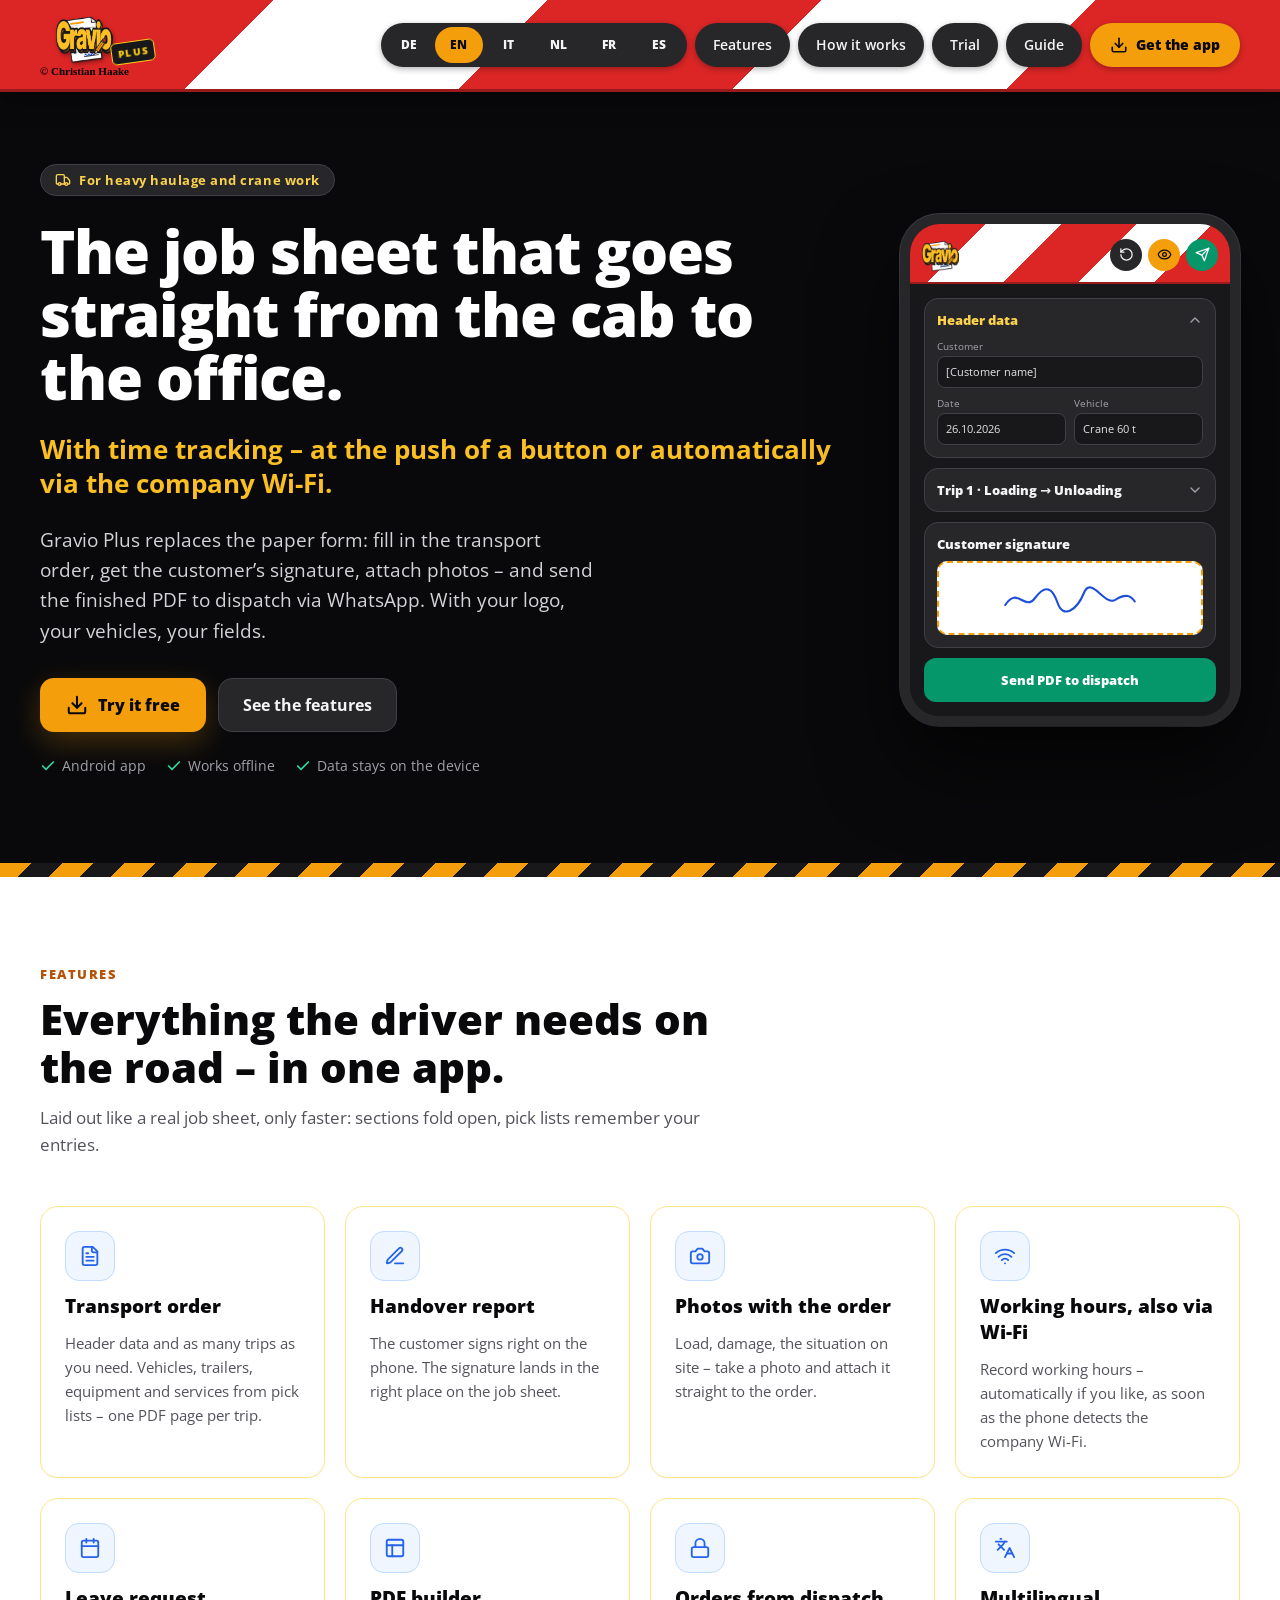
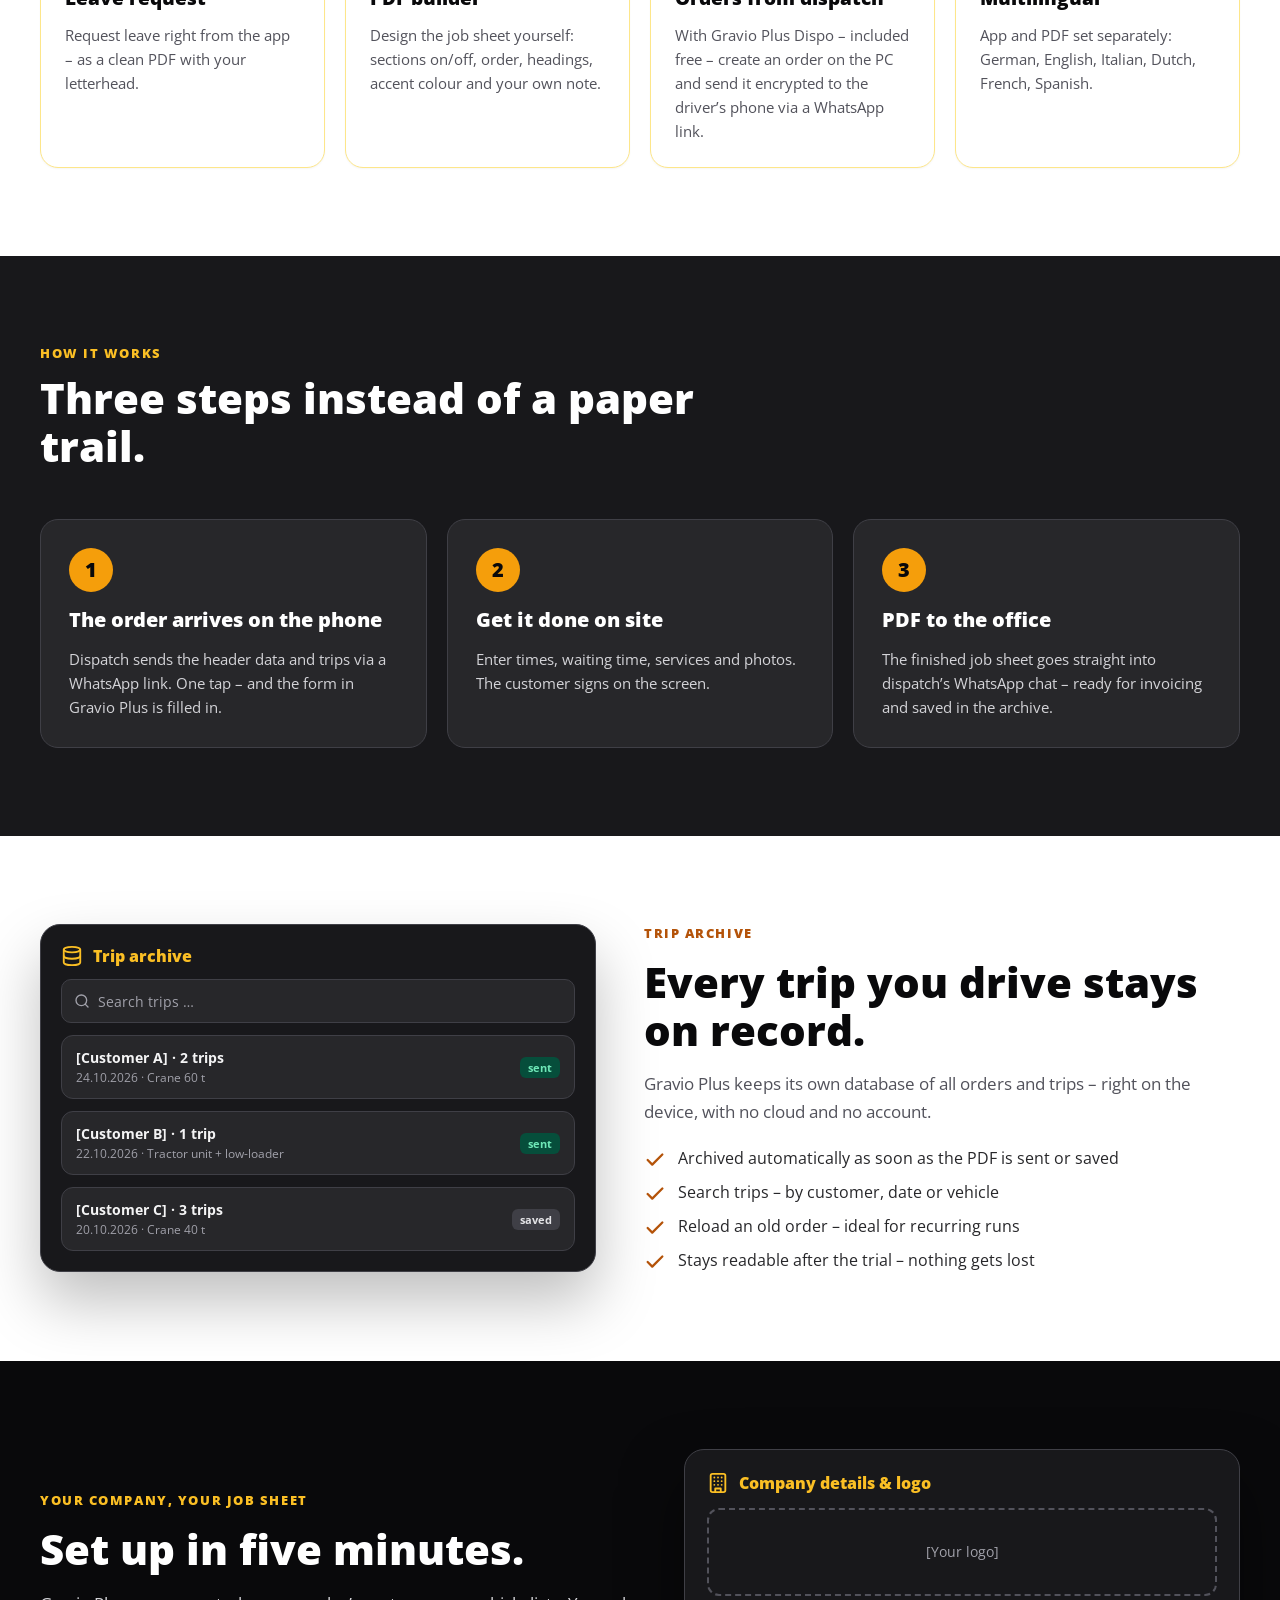
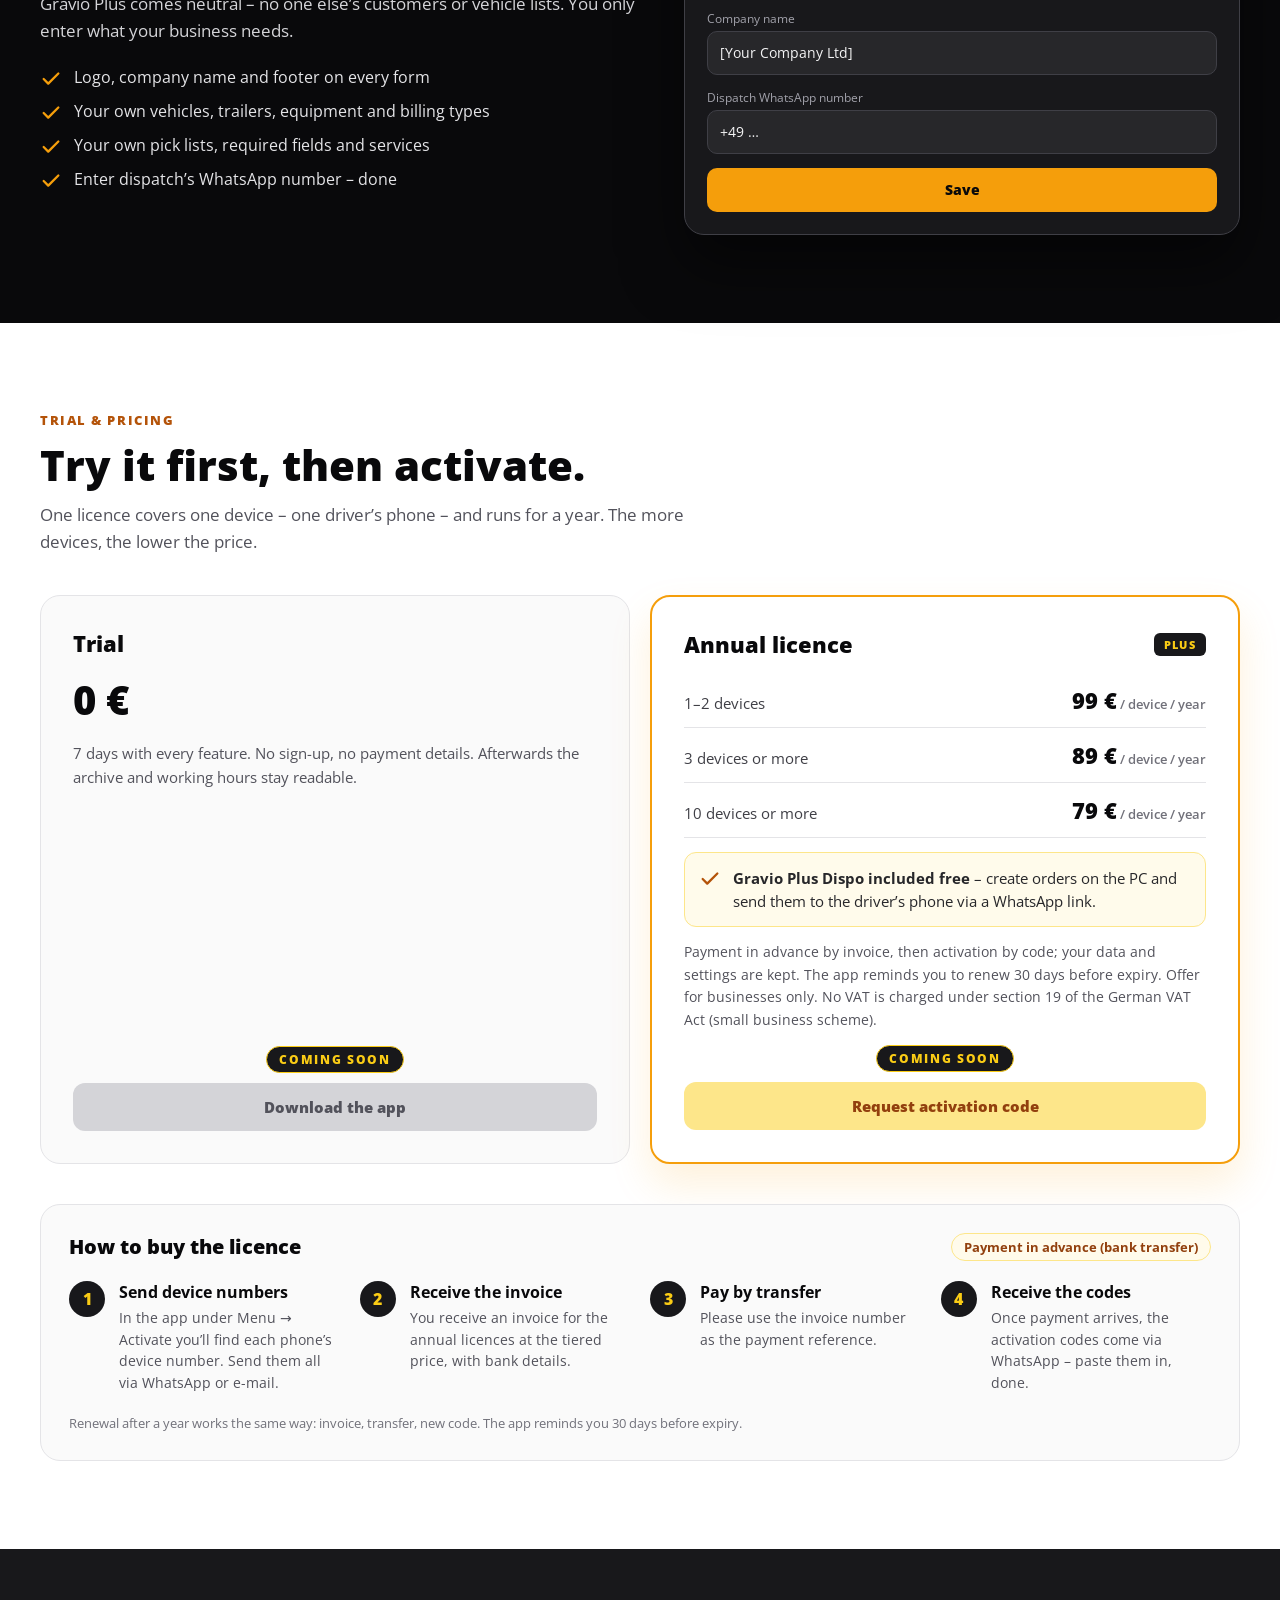
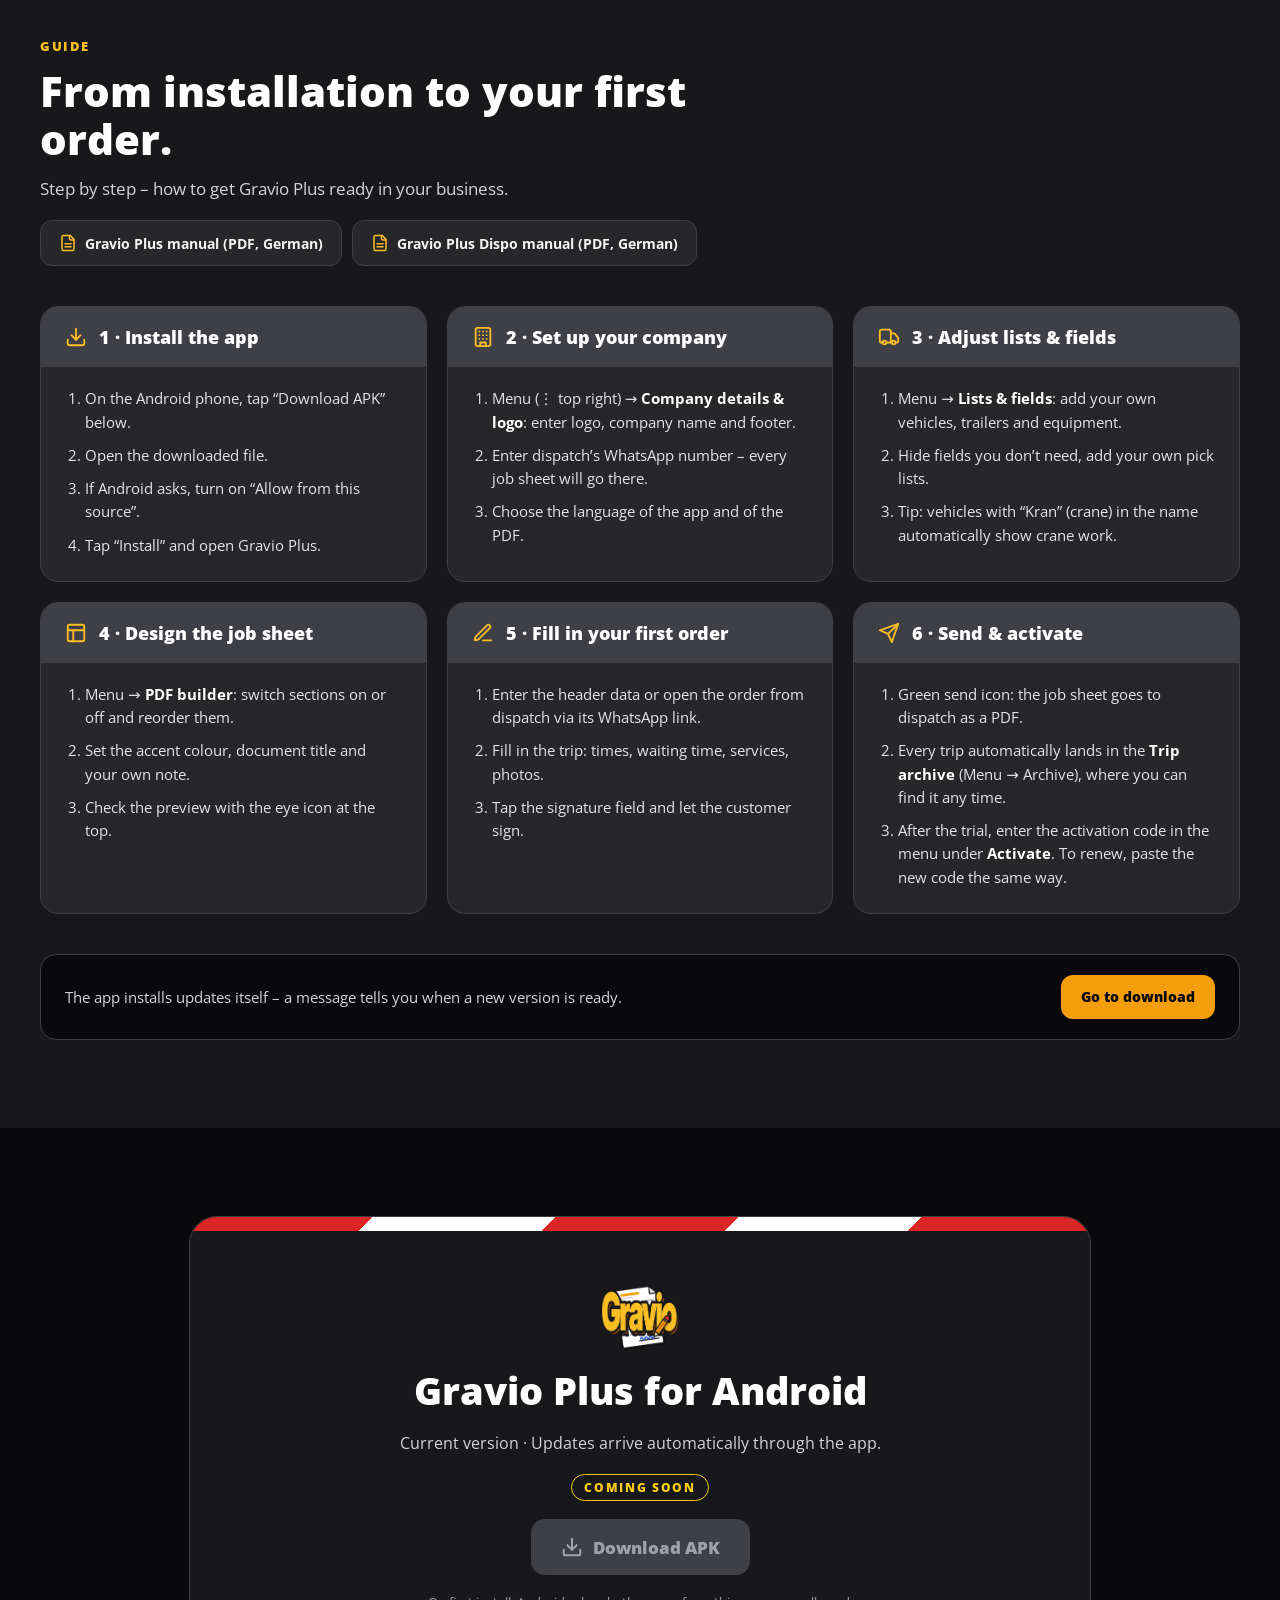
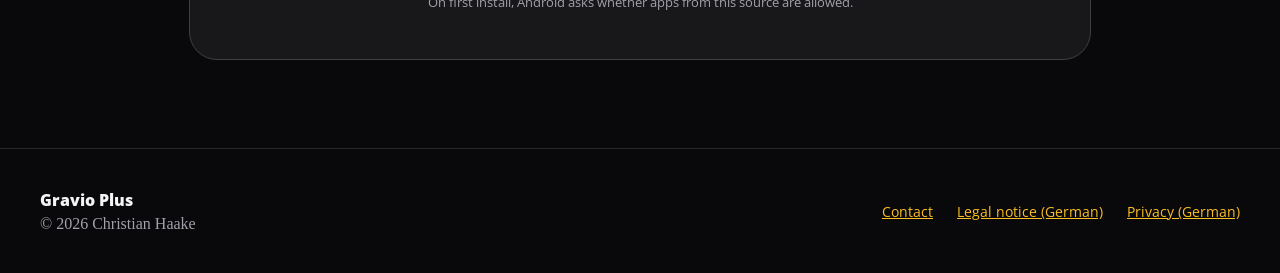
==== en/index.html @ 89ab43b6 "Webseite in sechs Sprachen (DE, EN, IT, NL, FR, ES) mit Sprachauswahl Co-Authored-By: Claude Opus 5." ====
<!doctype html>
<html lang="en">
<head>
<meta charset="utf-8">
<meta name="viewport" content="width=device-width, initial-scale=1">
<title>Gravio Plus – Digital transport order for Android</title>
<link rel="alternate" hreflang="de" href="https://sevens7ch-tech.github.io/Website-Gravio-Plus/"><link rel="alternate" hreflang="en" href="https://sevens7ch-tech.github.io/Website-Gravio-Plus/en/"><link rel="alternate" hreflang="it" href="https://sevens7ch-tech.github.io/Website-Gravio-Plus/it/"><link rel="alternate" hreflang="nl" href="https://sevens7ch-tech.github.io/Website-Gravio-Plus/nl/"><link rel="alternate" hreflang="fr" href="https://sevens7ch-tech.github.io/Website-Gravio-Plus/fr/"><link rel="alternate" hreflang="es" href="https://sevens7ch-tech.github.io/Website-Gravio-Plus/es/"><link rel="alternate" hreflang="x-default" href="https://sevens7ch-tech.github.io/Website-Gravio-Plus/">
<script>(function(){try{document.addEventListener('click',function(e){var a=e.target.closest&&e.target.closest('[data-lang]');if(a)localStorage.setItem('gravio_lang',a.getAttribute('data-lang'));});}catch(e){}})();</script>
<meta name="description" content="Gravio Plus: transport order, handover report with signature, photos, trip archive and PDF via WhatsApp – the app for heavy haulage and crane work.">
<link rel="icon" href="../logo.png">
<style>
@font-face{font-family:'Open Sans';src:url('../fonts/OpenSans-Variable.ttf') format('truetype');font-weight:300 800;font-display:swap}
html{scroll-behavior:smooth;scroll-padding-top:100px}body{margin:0;background:#09090b}
a{color:#fbbf24}a:hover{color:#fcd34d}
svg.ic{width:22px;height:22px;flex-shrink:0}
</style>
</head>
<body>
<!-- © 2026 Christian Haake, alle Rechte vorbehalten -->
<div style="font-family: 'Open Sans', system-ui, sans-serif; color: #f4f4f5; background: #09090b; min-height: 100vh">

  <!-- Kopfzeile wie in der App: rot-weiße Warnbake -->
  <header style="position: sticky; top: 0; z-index: 10; background: linear-gradient(135deg, #dc2626 0 20%, #ffffff 20% 40%, #dc2626 40% 60%, #ffffff 60% 80%, #dc2626 80% 100%); border-bottom: 3px solid #991b1b; box-shadow: 0 8px 24px rgba(0,0,0,.35)">
    <div style="max-width: 1200px; margin: 0 auto; padding: 12px 24px; display: flex; flex-wrap: wrap; align-items: center; justify-content: space-between; gap: 12px">
      <a href="#top" aria-label="Gravio Plus home" style="display: flex; flex-direction: column; align-items: center; text-decoration: none; position: relative">
        <img src="../logo.png" alt="Gravio" style="height: 52px; width: auto; filter: drop-shadow(1px 2px 2px rgba(0,0,0,.35))">
        <span style="position: absolute; right: -26px; bottom: 14px; background: #18181b; color: #facc15; border: 1px solid #facc15; border-radius: 5px; font-size: 10px; font-weight: 800; letter-spacing: .14em; padding: 3px 4px 3px 6px; transform: rotate(-8deg)">PLUS</span>
        <span style="font-family: 'Dancing Script', 'Segoe Script', 'Brush Script MT', cursive; font-weight: 700; font-size: 11px; color: #000000; margin-top: 1px">© Christian Haake</span>
      </a>
      <nav aria-label="Main navigation" style="display: flex; flex-wrap: wrap; align-items: center; gap: 8px">
        <div class="lang-switch" role="group" aria-label="Sprache / Language" style="display: inline-flex; flex-wrap: wrap; gap: 2px; padding: 4px; border-radius: 999px; background: #27272a; box-shadow: 0 2px 6px rgba(0,0,0,.3)"><a href="../" hreflang="de" lang="de" title="Deutsch" data-lang="de" style="display: inline-flex; align-items: center; justify-content: center; min-width: 36px; min-height: 36px; padding: 0 6px; border-radius: 999px; background: transparent; color: #f4f4f5; font-size: 12px; font-weight: 800; letter-spacing: .04em; text-decoration: none">DE</a><a href="../en/" hreflang="en" lang="en" title="English" aria-current="page" data-lang="en" style="display: inline-flex; align-items: center; justify-content: center; min-width: 36px; min-height: 36px; padding: 0 6px; border-radius: 999px; background: #f59e0b; color: #09090b; font-size: 12px; font-weight: 800; letter-spacing: .04em; text-decoration: none">EN</a><a href="../it/" hreflang="it" lang="it" title="Italiano" data-lang="it" style="display: inline-flex; align-items: center; justify-content: center; min-width: 36px; min-height: 36px; padding: 0 6px; border-radius: 999px; background: transparent; color: #f4f4f5; font-size: 12px; font-weight: 800; letter-spacing: .04em; text-decoration: none">IT</a><a href="../nl/" hreflang="nl" lang="nl" title="Nederlands" data-lang="nl" style="display: inline-flex; align-items: center; justify-content: center; min-width: 36px; min-height: 36px; padding: 0 6px; border-radius: 999px; background: transparent; color: #f4f4f5; font-size: 12px; font-weight: 800; letter-spacing: .04em; text-decoration: none">NL</a><a href="../fr/" hreflang="fr" lang="fr" title="Français" data-lang="fr" style="display: inline-flex; align-items: center; justify-content: center; min-width: 36px; min-height: 36px; padding: 0 6px; border-radius: 999px; background: transparent; color: #f4f4f5; font-size: 12px; font-weight: 800; letter-spacing: .04em; text-decoration: none">FR</a><a href="../es/" hreflang="es" lang="es" title="Español" data-lang="es" style="display: inline-flex; align-items: center; justify-content: center; min-width: 36px; min-height: 36px; padding: 0 6px; border-radius: 999px; background: transparent; color: #f4f4f5; font-size: 12px; font-weight: 800; letter-spacing: .04em; text-decoration: none">ES</a></div>
        <a href="#funktionen" style="display: inline-flex; align-items: center; min-height: 44px; padding: 0 18px; border-radius: 999px; background: #27272a; color: #f4f4f5; font-size: 14px; font-weight: 600; text-decoration: none; box-shadow: 0 2px 6px rgba(0,0,0,.3)">Features</a>
        <a href="#ablauf" style="display: inline-flex; align-items: center; min-height: 44px; padding: 0 18px; border-radius: 999px; background: #27272a; color: #f4f4f5; font-size: 14px; font-weight: 600; text-decoration: none; box-shadow: 0 2px 6px rgba(0,0,0,.3)">How it works</a>
        <a href="#testphase" style="display: inline-flex; align-items: center; min-height: 44px; padding: 0 18px; border-radius: 999px; background: #27272a; color: #f4f4f5; font-size: 14px; font-weight: 600; text-decoration: none; box-shadow: 0 2px 6px rgba(0,0,0,.3)">Trial</a>
        <a href="#anleitung" style="display: inline-flex; align-items: center; min-height: 44px; padding: 0 18px; border-radius: 999px; background: #27272a; color: #f4f4f5; font-size: 14px; font-weight: 600; text-decoration: none; box-shadow: 0 2px 6px rgba(0,0,0,.3)">Guide</a>
        <a href="#download" style="display: inline-flex; align-items: center; gap: 8px; min-height: 44px; padding: 0 20px; border-radius: 999px; background: #f59e0b; color: #09090b; font-size: 14px; font-weight: 800; text-decoration: none; box-shadow: 0 2px 6px rgba(0,0,0,.3)">
          <svg class="ic" style="width: 18px; height: 18px" viewBox="0 0 24 24" fill="none" stroke="currentColor" stroke-width="2.2" stroke-linecap="round" stroke-linejoin="round" aria-hidden="true"><path d="M21 15v4a2 2 0 0 1-2 2H5a2 2 0 0 1-2-2v-4"></path><polyline points="7 10 12 15 17 10"></polyline><line x1="12" x2="12" y1="15" y2="3"></line></svg>
          Get the app
        </a>
      </nav>
    </div>
  </header>

  <!-- Hero -->
  <section id="top" style="background: #09090b; padding: 72px 24px 88px">
    <div style="max-width: 1200px; margin: 0 auto; display: flex; flex-wrap: wrap; align-items: center; gap: 56px">
      <div style="flex: 1 1 460px; min-width: 0; display: flex; flex-direction: column; gap: 24px">
        <span style="align-self: flex-start; display: inline-flex; align-items: center; gap: 8px; padding: 6px 14px; border-radius: 999px; background: #27272a; border: 1px solid #3f3f46; color: #fcd34d; font-size: 13px; font-weight: 700; letter-spacing: .04em">
          <svg class="ic" style="width: 16px; height: 16px" viewBox="0 0 24 24" fill="none" stroke="currentColor" stroke-width="2" stroke-linecap="round" stroke-linejoin="round" aria-hidden="true"><path d="M14 18V6a2 2 0 0 0-2-2H4a2 2 0 0 0-2 2v11a1 1 0 0 0 1 1h2"></path><path d="M15 18H9"></path><path d="M19 18h2a1 1 0 0 0 1-1v-3.65a1 1 0 0 0-.22-.624l-3.48-4.35A1 1 0 0 0 17.52 8H14"></path><circle cx="17" cy="18" r="2"></circle><circle cx="7" cy="18" r="2"></circle></svg>
          For heavy haulage and crane work
        </span>
        <h1 style="margin: 0; font-size: clamp(36px, 5vw, 60px); line-height: 1.05; font-weight: 800; letter-spacing: -.02em; color: #ffffff">The job sheet that goes straight from the cab to the office.</h1>
        <p style="margin: 0; font-size: clamp(20px, 2.4vw, 26px); line-height: 1.3; font-weight: 700; color: #fbbf24">With time tracking – at the push of a button or automatically via the company Wi-Fi.</p>
        <p style="margin: 0; font-size: 19px; line-height: 1.6; color: #d4d4d8; max-width: 560px">Gravio Plus replaces the paper form: fill in the transport order, get the customer’s signature, attach photos – and send the finished PDF to dispatch via WhatsApp. With your logo, your vehicles, your fields.</p>
        <div style="display: flex; flex-wrap: wrap; gap: 12px; padding-top: 8px">
          <a href="#download" style="display: inline-flex; align-items: center; gap: 10px; min-height: 52px; padding: 0 26px; border-radius: 14px; background: #f59e0b; color: #09090b; font-size: 16px; font-weight: 800; text-decoration: none; box-shadow: 0 10px 30px rgba(245,158,11,.25)">
            <svg class="ic" viewBox="0 0 24 24" fill="none" stroke="currentColor" stroke-width="2.2" stroke-linecap="round" stroke-linejoin="round" aria-hidden="true"><path d="M21 15v4a2 2 0 0 1-2 2H5a2 2 0 0 1-2-2v-4"></path><polyline points="7 10 12 15 17 10"></polyline><line x1="12" x2="12" y1="15" y2="3"></line></svg>
            Try it free
          </a>
          <a href="#funktionen" style="display: inline-flex; align-items: center; min-height: 52px; padding: 0 24px; border-radius: 14px; background: #27272a; border: 1px solid #3f3f46; color: #f4f4f5; font-size: 16px; font-weight: 700; text-decoration: none">See the features</a>
        </div>
        <div style="display: flex; flex-wrap: wrap; gap: 20px; color: #a1a1aa; font-size: 14px">
          <span style="display: inline-flex; align-items: center; gap: 6px"><svg class="ic" style="width: 16px; height: 16px; color: #34d399" viewBox="0 0 24 24" fill="none" stroke="currentColor" stroke-width="2.5" stroke-linecap="round" stroke-linejoin="round" aria-hidden="true"><path d="M20 6 9 17l-5-5"></path></svg>Android app</span>
          <span style="display: inline-flex; align-items: center; gap: 6px"><svg class="ic" style="width: 16px; height: 16px; color: #34d399" viewBox="0 0 24 24" fill="none" stroke="currentColor" stroke-width="2.5" stroke-linecap="round" stroke-linejoin="round" aria-hidden="true"><path d="M20 6 9 17l-5-5"></path></svg>Works offline</span>
          <span style="display: inline-flex; align-items: center; gap: 6px"><svg class="ic" style="width: 16px; height: 16px; color: #34d399" viewBox="0 0 24 24" fill="none" stroke="currentColor" stroke-width="2.5" stroke-linecap="round" stroke-linejoin="round" aria-hidden="true"><path d="M20 6 9 17l-5-5"></path></svg>Data stays on the device</span>
        </div>
      </div>

      <!-- Handy-Mockup der App -->
      <div style="flex: 0 1 340px; min-width: 0; display: flex; justify-content: center">
        <div style="width: 320px; max-width: 100%; border-radius: 40px; background: #18181b; border: 10px solid #27272a; box-shadow: 0 40px 80px rgba(0,0,0,.6), 0 0 0 1px #3f3f46; overflow: hidden">
          <div style="background: linear-gradient(135deg, #dc2626 0 20%, #ffffff 20% 40%, #dc2626 40% 60%, #ffffff 60% 80%, #dc2626 80% 100%); border-bottom: 2px solid #991b1b; padding: 14px 12px 10px; display: flex; align-items: center; justify-content: space-between">
            <img src="../logo.png" alt="" style="height: 34px; width: auto">
            <div style="display: flex; gap: 6px">
              <span style="width: 32px; height: 32px; border-radius: 999px; background: #27272a; color: #f4f4f5; display: flex; align-items: center; justify-content: center"><svg class="ic" style="width: 15px; height: 15px" viewBox="0 0 24 24" fill="none" stroke="currentColor" stroke-width="2" stroke-linecap="round" stroke-linejoin="round" aria-hidden="true"><path d="M3 12a9 9 0 1 0 9-9 9.75 9.75 0 0 0-6.74 2.74L3 8"></path><path d="M3 3v5h5"></path></svg></span>
              <span style="width: 32px; height: 32px; border-radius: 999px; background: #f59e0b; color: #09090b; display: flex; align-items: center; justify-content: center"><svg class="ic" style="width: 15px; height: 15px" viewBox="0 0 24 24" fill="none" stroke="currentColor" stroke-width="2" stroke-linecap="round" stroke-linejoin="round" aria-hidden="true"><path d="M2.062 12.348a1 1 0 0 1 0-.696 10.75 10.75 0 0 1 19.876 0 1 1 0 0 1 0 .696 10.75 10.75 0 0 1-19.876 0"></path><circle cx="12" cy="12" r="3"></circle></svg></span>
              <span style="width: 32px; height: 32px; border-radius: 999px; background: #059669; color: #ffffff; display: flex; align-items: center; justify-content: center"><svg class="ic" style="width: 15px; height: 15px" viewBox="0 0 24 24" fill="none" stroke="currentColor" stroke-width="2" stroke-linecap="round" stroke-linejoin="round" aria-hidden="true"><path d="m22 2-7 20-4-9-9-4Z"></path><path d="M22 2 11 13"></path></svg></span>
            </div>
          </div>
          <div style="padding: 14px; display: flex; flex-direction: column; gap: 10px; background: #18181b">
            <div style="border-radius: 14px; background: #27272a; border: 1px solid #3f3f46; padding: 12px">
              <div style="display: flex; align-items: center; justify-content: space-between; margin-bottom: 10px">
                <span style="font-size: 13px; font-weight: 800; color: #fcd34d">Header data</span>
                <svg class="ic" style="width: 16px; height: 16px; color: #a1a1aa" viewBox="0 0 24 24" fill="none" stroke="currentColor" stroke-width="2" stroke-linecap="round" stroke-linejoin="round" aria-hidden="true"><path d="m18 15-6-6-6 6"></path></svg>
              </div>
              <div style="font-size: 10px; color: #a1a1aa; margin-bottom: 3px">Customer</div>
              <div style="height: 30px; border-radius: 8px; background: #18181b; border: 1px solid #3f3f46; margin-bottom: 8px; padding: 0 8px; display: flex; align-items: center; font-size: 11px; color: #e4e4e7">[Customer name]</div>
              <div style="display: flex; gap: 8px">
                <div style="flex: 1">
                  <div style="font-size: 10px; color: #a1a1aa; margin-bottom: 3px">Date</div>
                  <div style="height: 30px; border-radius: 8px; background: #18181b; border: 1px solid #3f3f46; padding: 0 8px; display: flex; align-items: center; font-size: 11px; color: #e4e4e7">26.10.2026</div>
                </div>
                <div style="flex: 1">
                  <div style="font-size: 10px; color: #a1a1aa; margin-bottom: 3px">Vehicle</div>
                  <div style="height: 30px; border-radius: 8px; background: #18181b; border: 1px solid #3f3f46; padding: 0 8px; display: flex; align-items: center; font-size: 11px; color: #e4e4e7">Crane 60 t</div>
                </div>
              </div>
            </div>
            <div style="border-radius: 14px; background: #27272a; border: 1px solid #3f3f46; padding: 12px; display: flex; align-items: center; justify-content: space-between">
              <span style="font-size: 13px; font-weight: 800; color: #f4f4f5">Trip 1 · Loading → Unloading</span>
              <svg class="ic" style="width: 16px; height: 16px; color: #a1a1aa" viewBox="0 0 24 24" fill="none" stroke="currentColor" stroke-width="2" stroke-linecap="round" stroke-linejoin="round" aria-hidden="true"><path d="m6 9 6 6 6-6"></path></svg>
            </div>
            <div style="border-radius: 14px; background: #27272a; border: 1px solid #3f3f46; padding: 12px">
              <div style="font-size: 13px; font-weight: 800; color: #f4f4f5; margin-bottom: 8px">Customer signature</div>
              <div style="height: 70px; border-radius: 10px; background: #ffffff; border: 2px dashed #f59e0b; display: flex; align-items: center; justify-content: center">
                <svg viewBox="0 0 160 40" style="width: 140px; height: 36px" aria-hidden="true"><path d="M6 28 C 20 6, 28 36, 40 20 S 60 8, 66 26 S 88 34, 96 14 S 120 30, 132 22 S 150 18, 154 24" fill="none" stroke="#1d4ed8" stroke-width="2.4" stroke-linecap="round"></path></svg>
              </div>
            </div>
            <div style="height: 44px; border-radius: 12px; background: #059669; color: #ffffff; font-size: 13px; font-weight: 800; display: flex; align-items: center; justify-content: center; gap: 8px">Send PDF to dispatch</div>
          </div>
        </div>
      </div>
    </div>
  </section>

  <!-- Warnband als Trenner -->
  <div aria-hidden="true" style="height: 14px; background: repeating-linear-gradient(135deg, #f59e0b 0 22px, #18181b 22px 44px)"></div>

  <!-- Funktionen (helle Fläche wie der Day Mode der App) -->
  <section id="funktionen" style="background: #ffffff; color: #18181b; padding: 88px 24px">
    <div style="max-width: 1200px; margin: 0 auto; display: flex; flex-direction: column; gap: 48px">
      <div style="display: flex; flex-direction: column; gap: 12px; max-width: 680px">
        <span style="font-size: 13px; font-weight: 800; letter-spacing: .12em; color: #b45309">FEATURES</span>
        <h2 style="margin: 0; font-size: clamp(28px, 3.6vw, 42px); line-height: 1.15; font-weight: 800; color: #09090b">Everything the driver needs on the road – in one app.</h2>
        <p style="margin: 0; font-size: 17px; line-height: 1.6; color: #52525b">Laid out like a real job sheet, only faster: sections fold open, pick lists remember your entries.</p>
      </div>
      <div style="display: grid; grid-template-columns: repeat(auto-fit, minmax(260px, 1fr)); gap: 20px">

        <div style="border-radius: 18px; background: #ffffff; border: 1px solid #fde68a; padding: 24px; display: flex; flex-direction: column; gap: 12px; box-shadow: 0 1px 2px rgba(0,0,0,.04)">
          <span style="width: 48px; height: 48px; border-radius: 14px; background: #eff6ff; border: 1px solid #bfdbfe; color: #2563eb; display: flex; align-items: center; justify-content: center"><svg class="ic" viewBox="0 0 24 24" fill="none" stroke="currentColor" stroke-width="2" stroke-linecap="round" stroke-linejoin="round" aria-hidden="true"><path d="M15 2H6a2 2 0 0 0-2 2v16a2 2 0 0 0 2 2h12a2 2 0 0 0 2-2V7Z"></path><path d="M14 2v4a2 2 0 0 0 2 2h4"></path><path d="M16 13H8"></path><path d="M16 17H8"></path><path d="M10 9H8"></path></svg></span>
          <h3 style="margin: 0; font-size: 19px; font-weight: 800; color: #09090b">Transport order</h3>
          <p style="margin: 0; font-size: 15px; line-height: 1.6; color: #52525b">Header data and as many trips as you need. Vehicles, trailers, equipment and services from pick lists – one PDF page per trip.</p>
        </div>

        <div style="border-radius: 18px; background: #ffffff; border: 1px solid #fde68a; padding: 24px; display: flex; flex-direction: column; gap: 12px; box-shadow: 0 1px 2px rgba(0,0,0,.04)">
          <span style="width: 48px; height: 48px; border-radius: 14px; background: #eff6ff; border: 1px solid #bfdbfe; color: #2563eb; display: flex; align-items: center; justify-content: center"><svg class="ic" viewBox="0 0 24 24" fill="none" stroke="currentColor" stroke-width="2" stroke-linecap="round" stroke-linejoin="round" aria-hidden="true"><path d="M12 20h9"></path><path d="M16.376 3.622a1 1 0 0 1 3.002 3.002L7.368 18.635a2 2 0 0 1-.855.506l-2.872.838a.5.5 0 0 1-.62-.62l.838-2.872a2 2 0 0 1 .506-.854z"></path></svg></span>
          <h3 style="margin: 0; font-size: 19px; font-weight: 800; color: #09090b">Handover report</h3>
          <p style="margin: 0; font-size: 15px; line-height: 1.6; color: #52525b">The customer signs right on the phone. The signature lands in the right place on the job sheet.</p>
        </div>

        <div style="border-radius: 18px; background: #ffffff; border: 1px solid #fde68a; padding: 24px; display: flex; flex-direction: column; gap: 12px; box-shadow: 0 1px 2px rgba(0,0,0,.04)">
          <span style="width: 48px; height: 48px; border-radius: 14px; background: #eff6ff; border: 1px solid #bfdbfe; color: #2563eb; display: flex; align-items: center; justify-content: center"><svg class="ic" viewBox="0 0 24 24" fill="none" stroke="currentColor" stroke-width="2" stroke-linecap="round" stroke-linejoin="round" aria-hidden="true"><path d="M14.5 4h-5L7 7H4a2 2 0 0 0-2 2v9a2 2 0 0 0 2 2h16a2 2 0 0 0 2-2V9a2 2 0 0 0-2-2h-3l-2.5-3z"></path><circle cx="12" cy="13" r="3"></circle></svg></span>
          <h3 style="margin: 0; font-size: 19px; font-weight: 800; color: #09090b">Photos with the order</h3>
          <p style="margin: 0; font-size: 15px; line-height: 1.6; color: #52525b">Load, damage, the situation on site – take a photo and attach it straight to the order.</p>
        </div>

        <div style="border-radius: 18px; background: #ffffff; border: 1px solid #fde68a; padding: 24px; display: flex; flex-direction: column; gap: 12px; box-shadow: 0 1px 2px rgba(0,0,0,.04)">
          <span style="width: 48px; height: 48px; border-radius: 14px; background: #eff6ff; border: 1px solid #bfdbfe; color: #2563eb; display: flex; align-items: center; justify-content: center"><svg class="ic" viewBox="0 0 24 24" fill="none" stroke="currentColor" stroke-width="2" stroke-linecap="round" stroke-linejoin="round" aria-hidden="true"><path d="M12 20h.01"></path><path d="M2 8.82a15 15 0 0 1 20 0"></path><path d="M5 12.859a10 10 0 0 1 14 0"></path><path d="M8.5 16.429a5 5 0 0 1 7 0"></path></svg></span>
          <h3 style="margin: 0; font-size: 19px; font-weight: 800; color: #09090b">Working hours, also via Wi-Fi</h3>
          <p style="margin: 0; font-size: 15px; line-height: 1.6; color: #52525b">Record working hours – automatically if you like, as soon as the phone detects the company Wi-Fi.</p>
        </div>

        <div style="border-radius: 18px; background: #ffffff; border: 1px solid #fde68a; padding: 24px; display: flex; flex-direction: column; gap: 12px; box-shadow: 0 1px 2px rgba(0,0,0,.04)">
          <span style="width: 48px; height: 48px; border-radius: 14px; background: #eff6ff; border: 1px solid #bfdbfe; color: #2563eb; display: flex; align-items: center; justify-content: center"><svg class="ic" viewBox="0 0 24 24" fill="none" stroke="currentColor" stroke-width="2" stroke-linecap="round" stroke-linejoin="round" aria-hidden="true"><rect width="18" height="18" x="3" y="4" rx="2"></rect><path d="M16 2v4"></path><path d="M8 2v4"></path><path d="M3 10h18"></path></svg></span>
          <h3 style="margin: 0; font-size: 19px; font-weight: 800; color: #09090b">Leave request</h3>
          <p style="margin: 0; font-size: 15px; line-height: 1.6; color: #52525b">Request leave right from the app – as a clean PDF with your letterhead.</p>
        </div>

        <div style="border-radius: 18px; background: #ffffff; border: 1px solid #fde68a; padding: 24px; display: flex; flex-direction: column; gap: 12px; box-shadow: 0 1px 2px rgba(0,0,0,.04)">
          <span style="width: 48px; height: 48px; border-radius: 14px; background: #eff6ff; border: 1px solid #bfdbfe; color: #2563eb; display: flex; align-items: center; justify-content: center"><svg class="ic" viewBox="0 0 24 24" fill="none" stroke="currentColor" stroke-width="2" stroke-linecap="round" stroke-linejoin="round" aria-hidden="true"><rect width="18" height="18" x="3" y="3" rx="2"></rect><path d="M3 9h18"></path><path d="M9 21V9"></path></svg></span>
          <h3 style="margin: 0; font-size: 19px; font-weight: 800; color: #09090b">PDF builder</h3>
          <p style="margin: 0; font-size: 15px; line-height: 1.6; color: #52525b">Design the job sheet yourself: sections on/off, order, headings, accent colour and your own note.</p>
        </div>

        <div style="border-radius: 18px; background: #ffffff; border: 1px solid #fde68a; padding: 24px; display: flex; flex-direction: column; gap: 12px; box-shadow: 0 1px 2px rgba(0,0,0,.04)">
          <span style="width: 48px; height: 48px; border-radius: 14px; background: #eff6ff; border: 1px solid #bfdbfe; color: #2563eb; display: flex; align-items: center; justify-content: center"><svg class="ic" viewBox="0 0 24 24" fill="none" stroke="currentColor" stroke-width="2" stroke-linecap="round" stroke-linejoin="round" aria-hidden="true"><rect width="18" height="11" x="3" y="11" rx="2" ry="2"></rect><path d="M7 11V7a5 5 0 0 1 10 0v4"></path></svg></span>
          <h3 style="margin: 0; font-size: 19px; font-weight: 800; color: #09090b">Orders from dispatch</h3>
          <p style="margin: 0; font-size: 15px; line-height: 1.6; color: #52525b">With Gravio Plus Dispo – included free – create an order on the PC and send it encrypted to the driver’s phone via a WhatsApp link.</p>
        </div>

        <div style="border-radius: 18px; background: #ffffff; border: 1px solid #fde68a; padding: 24px; display: flex; flex-direction: column; gap: 12px; box-shadow: 0 1px 2px rgba(0,0,0,.04)">
          <span style="width: 48px; height: 48px; border-radius: 14px; background: #eff6ff; border: 1px solid #bfdbfe; color: #2563eb; display: flex; align-items: center; justify-content: center"><svg class="ic" viewBox="0 0 24 24" fill="none" stroke="currentColor" stroke-width="2" stroke-linecap="round" stroke-linejoin="round" aria-hidden="true"><path d="m5 8 6 6"></path><path d="m4 14 6-6 2-3"></path><path d="M2 5h12"></path><path d="M7 2h1"></path><path d="m22 22-5-10-5 10"></path><path d="M14 18h6"></path></svg></span>
          <h3 style="margin: 0; font-size: 19px; font-weight: 800; color: #09090b">Multilingual</h3>
          <p style="margin: 0; font-size: 15px; line-height: 1.6; color: #52525b">App and PDF set separately: German, English, Italian, Dutch, French, Spanish.</p>
        </div>

      </div>
    </div>
  </section>

  <!-- Ablauf -->
  <section id="ablauf" style="background: #18181b; padding: 88px 24px">
    <div style="max-width: 1200px; margin: 0 auto; display: flex; flex-direction: column; gap: 48px">
      <div style="display: flex; flex-direction: column; gap: 12px; max-width: 680px">
        <span style="font-size: 13px; font-weight: 800; letter-spacing: .12em; color: #fbbf24">HOW IT WORKS</span>
        <h2 style="margin: 0; font-size: clamp(28px, 3.6vw, 42px); line-height: 1.15; font-weight: 800; color: #ffffff">Three steps instead of a paper trail.</h2>
      </div>
      <div style="display: grid; grid-template-columns: repeat(auto-fit, minmax(280px, 1fr)); gap: 20px">
        <div style="border-radius: 18px; background: #27272a; border: 1px solid #3f3f46; padding: 28px; display: flex; flex-direction: column; gap: 14px">
          <span style="width: 44px; height: 44px; border-radius: 999px; background: #f59e0b; color: #09090b; font-size: 20px; font-weight: 800; display: flex; align-items: center; justify-content: center">1</span>
          <h3 style="margin: 0; font-size: 20px; font-weight: 800; color: #ffffff">The order arrives on the phone</h3>
          <p style="margin: 0; font-size: 15px; line-height: 1.6; color: #d4d4d8">Dispatch sends the header data and trips via a WhatsApp link. One tap – and the form in Gravio Plus is filled in.</p>
        </div>
        <div style="border-radius: 18px; background: #27272a; border: 1px solid #3f3f46; padding: 28px; display: flex; flex-direction: column; gap: 14px">
          <span style="width: 44px; height: 44px; border-radius: 999px; background: #f59e0b; color: #09090b; font-size: 20px; font-weight: 800; display: flex; align-items: center; justify-content: center">2</span>
          <h3 style="margin: 0; font-size: 20px; font-weight: 800; color: #ffffff">Get it done on site</h3>
          <p style="margin: 0; font-size: 15px; line-height: 1.6; color: #d4d4d8">Enter times, waiting time, services and photos. The customer signs on the screen.</p>
        </div>
        <div style="border-radius: 18px; background: #27272a; border: 1px solid #3f3f46; padding: 28px; display: flex; flex-direction: column; gap: 14px">
          <span style="width: 44px; height: 44px; border-radius: 999px; background: #f59e0b; color: #09090b; font-size: 20px; font-weight: 800; display: flex; align-items: center; justify-content: center">3</span>
          <h3 style="margin: 0; font-size: 20px; font-weight: 800; color: #ffffff">PDF to the office</h3>
          <p style="margin: 0; font-size: 15px; line-height: 1.6; color: #d4d4d8">The finished job sheet goes straight into dispatch’s WhatsApp chat – ready for invoicing and saved in the archive.</p>
        </div>
      </div>
    </div>
  </section>

  <!-- Tour-Archiv -->
  <section id="archiv" style="background: #ffffff; color: #18181b; padding: 88px 24px">
    <div style="max-width: 1200px; margin: 0 auto; display: flex; flex-wrap: wrap; align-items: center; gap: 48px">
      <!-- Archiv-Fenster wie in der App -->
      <div style="flex: 1 1 380px; min-width: 0">
        <div style="border-radius: 20px; background: #18181b; border: 1px solid #3f3f46; padding: 20px; display: flex; flex-direction: column; gap: 12px; box-shadow: 0 30px 60px rgba(0,0,0,.25)">
          <div style="display: flex; align-items: center; gap: 10px; color: #fbbf24; font-weight: 800; font-size: 16px">
            <svg class="ic" viewBox="0 0 24 24" fill="none" stroke="currentColor" stroke-width="2" stroke-linecap="round" stroke-linejoin="round" aria-hidden="true"><ellipse cx="12" cy="5" rx="9" ry="3"></ellipse><path d="M3 5v14a9 3 0 0 0 18 0V5"></path><path d="M3 12a9 3 0 0 0 18 0"></path></svg>
            Trip archive
          </div>
          <div style="height: 42px; border-radius: 10px; background: #27272a; border: 1px solid #3f3f46; padding: 0 12px; display: flex; align-items: center; gap: 8px; font-size: 14px; color: #a1a1aa">
            <svg class="ic" style="width: 16px; height: 16px" viewBox="0 0 24 24" fill="none" stroke="currentColor" stroke-width="2" stroke-linecap="round" stroke-linejoin="round" aria-hidden="true"><circle cx="11" cy="11" r="8"></circle><path d="m21 21-4.3-4.3"></path></svg>
            Search trips …
          </div>
          <div style="border-radius: 12px; background: #27272a; border: 1px solid #3f3f46; padding: 12px 14px; display: flex; align-items: center; justify-content: space-between; gap: 12px">
            <div style="display: flex; flex-direction: column; gap: 2px; min-width: 0">
              <span style="font-size: 14px; font-weight: 700; color: #f4f4f5">[Customer A] · 2 trips</span>
              <span style="font-size: 12px; color: #a1a1aa">24.10.2026 · Crane 60 t</span>
            </div>
            <span style="flex-shrink: 0; padding: 3px 8px; border-radius: 6px; background: #064e3b; color: #6ee7b7; font-size: 11px; font-weight: 700">sent</span>
          </div>
          <div style="border-radius: 12px; background: #27272a; border: 1px solid #3f3f46; padding: 12px 14px; display: flex; align-items: center; justify-content: space-between; gap: 12px">
            <div style="display: flex; flex-direction: column; gap: 2px; min-width: 0">
              <span style="font-size: 14px; font-weight: 700; color: #f4f4f5">[Customer B] · 1 trip</span>
              <span style="font-size: 12px; color: #a1a1aa">22.10.2026 · Tractor unit + low-loader</span>
            </div>
            <span style="flex-shrink: 0; padding: 3px 8px; border-radius: 6px; background: #064e3b; color: #6ee7b7; font-size: 11px; font-weight: 700">sent</span>
          </div>
          <div style="border-radius: 12px; background: #27272a; border: 1px solid #3f3f46; padding: 12px 14px; display: flex; align-items: center; justify-content: space-between; gap: 12px">
            <div style="display: flex; flex-direction: column; gap: 2px; min-width: 0">
              <span style="font-size: 14px; font-weight: 700; color: #f4f4f5">[Customer C] · 3 trips</span>
              <span style="font-size: 12px; color: #a1a1aa">20.10.2026 · Crane 40 t</span>
            </div>
            <span style="flex-shrink: 0; padding: 3px 8px; border-radius: 6px; background: #3f3f46; color: #e4e4e7; font-size: 11px; font-weight: 700">saved</span>
          </div>
        </div>
      </div>
      <div style="flex: 1 1 420px; min-width: 0; display: flex; flex-direction: column; gap: 16px">
        <span style="font-size: 13px; font-weight: 800; letter-spacing: .12em; color: #b45309">TRIP ARCHIVE</span>
        <h2 style="margin: 0; font-size: clamp(28px, 3.6vw, 42px); line-height: 1.15; font-weight: 800; color: #09090b">Every trip you drive stays on record.</h2>
        <p style="margin: 0; font-size: 17px; line-height: 1.6; color: #52525b">Gravio Plus keeps its own database of all orders and trips – right on the device, with no cloud and no account.</p>
        <div style="display: flex; flex-direction: column; gap: 10px; padding-top: 6px">
          <div style="display: flex; gap: 12px; align-items: flex-start; font-size: 16px; color: #27272a"><svg class="ic" style="color: #b45309; margin-top: 2px" viewBox="0 0 24 24" fill="none" stroke="currentColor" stroke-width="2.5" stroke-linecap="round" stroke-linejoin="round" aria-hidden="true"><path d="M20 6 9 17l-5-5"></path></svg><span>Archived automatically as soon as the PDF is sent or saved</span></div>
          <div style="display: flex; gap: 12px; align-items: flex-start; font-size: 16px; color: #27272a"><svg class="ic" style="color: #b45309; margin-top: 2px" viewBox="0 0 24 24" fill="none" stroke="currentColor" stroke-width="2.5" stroke-linecap="round" stroke-linejoin="round" aria-hidden="true"><path d="M20 6 9 17l-5-5"></path></svg><span>Search trips – by customer, date or vehicle</span></div>
          <div style="display: flex; gap: 12px; align-items: flex-start; font-size: 16px; color: #27272a"><svg class="ic" style="color: #b45309; margin-top: 2px" viewBox="0 0 24 24" fill="none" stroke="currentColor" stroke-width="2.5" stroke-linecap="round" stroke-linejoin="round" aria-hidden="true"><path d="M20 6 9 17l-5-5"></path></svg><span>Reload an old order – ideal for recurring runs</span></div>
          <div style="display: flex; gap: 12px; align-items: flex-start; font-size: 16px; color: #27272a"><svg class="ic" style="color: #b45309; margin-top: 2px" viewBox="0 0 24 24" fill="none" stroke="currentColor" stroke-width="2.5" stroke-linecap="round" stroke-linejoin="round" aria-hidden="true"><path d="M20 6 9 17l-5-5"></path></svg><span>Stays readable after the trial – nothing gets lost</span></div>
        </div>
      </div>
    </div>
  </section>

  <!-- Eigene Firma -->
  <section style="background: #09090b; padding: 88px 24px">
    <div style="max-width: 1200px; margin: 0 auto; display: flex; flex-wrap: wrap; align-items: center; gap: 48px">
      <div style="flex: 1 1 420px; min-width: 0; display: flex; flex-direction: column; gap: 16px">
        <span style="font-size: 13px; font-weight: 800; letter-spacing: .12em; color: #fbbf24">YOUR COMPANY, YOUR JOB SHEET</span>
        <h2 style="margin: 0; font-size: clamp(28px, 3.6vw, 42px); line-height: 1.15; font-weight: 800; color: #ffffff">Set up in five minutes.</h2>
        <p style="margin: 0; font-size: 17px; line-height: 1.6; color: #d4d4d8">Gravio Plus comes neutral – no one else’s customers or vehicle lists. You only enter what your business needs.</p>
        <div style="display: flex; flex-direction: column; gap: 10px; padding-top: 6px">
          <div style="display: flex; gap: 12px; align-items: flex-start; font-size: 16px; color: #e4e4e7"><svg class="ic" style="color: #f59e0b; margin-top: 2px" viewBox="0 0 24 24" fill="none" stroke="currentColor" stroke-width="2.5" stroke-linecap="round" stroke-linejoin="round" aria-hidden="true"><path d="M20 6 9 17l-5-5"></path></svg><span>Logo, company name and footer on every form</span></div>
          <div style="display: flex; gap: 12px; align-items: flex-start; font-size: 16px; color: #e4e4e7"><svg class="ic" style="color: #f59e0b; margin-top: 2px" viewBox="0 0 24 24" fill="none" stroke="currentColor" stroke-width="2.5" stroke-linecap="round" stroke-linejoin="round" aria-hidden="true"><path d="M20 6 9 17l-5-5"></path></svg><span>Your own vehicles, trailers, equipment and billing types</span></div>
          <div style="display: flex; gap: 12px; align-items: flex-start; font-size: 16px; color: #e4e4e7"><svg class="ic" style="color: #f59e0b; margin-top: 2px" viewBox="0 0 24 24" fill="none" stroke="currentColor" stroke-width="2.5" stroke-linecap="round" stroke-linejoin="round" aria-hidden="true"><path d="M20 6 9 17l-5-5"></path></svg><span>Your own pick lists, required fields and services</span></div>
          <div style="display: flex; gap: 12px; align-items: flex-start; font-size: 16px; color: #e4e4e7"><svg class="ic" style="color: #f59e0b; margin-top: 2px" viewBox="0 0 24 24" fill="none" stroke="currentColor" stroke-width="2.5" stroke-linecap="round" stroke-linejoin="round" aria-hidden="true"><path d="M20 6 9 17l-5-5"></path></svg><span>Enter dispatch’s WhatsApp number – done</span></div>
        </div>
      </div>
      <!-- Einstellungs-Fenster wie in der App -->
      <div style="flex: 1 1 380px; min-width: 0">
        <div style="border-radius: 20px; background: #18181b; border: 1px solid #3f3f46; padding: 22px; display: flex; flex-direction: column; gap: 14px; box-shadow: 0 30px 60px rgba(0,0,0,.5)">
          <div style="display: flex; align-items: center; gap: 10px; color: #fbbf24; font-weight: 800; font-size: 16px">
            <svg class="ic" viewBox="0 0 24 24" fill="none" stroke="currentColor" stroke-width="2" stroke-linecap="round" stroke-linejoin="round" aria-hidden="true"><rect width="16" height="20" x="4" y="2" rx="2" ry="2"></rect><path d="M9 22v-4h6v4"></path><path d="M8 6h.01"></path><path d="M16 6h.01"></path><path d="M12 6h.01"></path><path d="M12 10h.01"></path><path d="M12 14h.01"></path><path d="M16 10h.01"></path><path d="M16 14h.01"></path><path d="M8 10h.01"></path><path d="M8 14h.01"></path></svg>
            Company details &amp; logo
          </div>
          <div style="height: 84px; border-radius: 12px; border: 2px dashed #52525b; display: flex; align-items: center; justify-content: center; color: #a1a1aa; font-size: 14px">[Your logo]</div>
          <div>
            <div style="font-size: 12px; color: #a1a1aa; margin-bottom: 4px">Company name</div>
            <div style="height: 42px; border-radius: 10px; background: #27272a; border: 1px solid #3f3f46; padding: 0 12px; display: flex; align-items: center; font-size: 14px; color: #f4f4f5">[Your Company Ltd]</div>
          </div>
          <div>
            <div style="font-size: 12px; color: #a1a1aa; margin-bottom: 4px">Dispatch WhatsApp number</div>
            <div style="height: 42px; border-radius: 10px; background: #27272a; border: 1px solid #3f3f46; padding: 0 12px; display: flex; align-items: center; font-size: 14px; color: #f4f4f5">+49 …</div>
          </div>
          <div style="height: 44px; border-radius: 10px; background: #f59e0b; color: #09090b; font-weight: 800; font-size: 14px; display: flex; align-items: center; justify-content: center">Save</div>
        </div>
      </div>
    </div>
  </section>

  <!-- Testphase & Freischaltung -->
  <section id="testphase" style="background: #ffffff; color: #18181b; padding: 88px 24px">
    <div style="max-width: 1200px; margin: 0 auto; display: flex; flex-direction: column; gap: 40px">
      <div style="display: flex; flex-direction: column; gap: 12px; max-width: 680px">
        <span style="font-size: 13px; font-weight: 800; letter-spacing: .12em; color: #b45309">TRIAL &amp; PRICING</span>
        <h2 style="margin: 0; font-size: clamp(28px, 3.6vw, 42px); line-height: 1.15; font-weight: 800; color: #09090b">Try it first, then activate.</h2>
        <p style="margin: 0; font-size: 17px; line-height: 1.6; color: #52525b">One licence covers one device – one driver’s phone – and runs for a year. The more devices, the lower the price.</p>
      </div>
      <div style="display: grid; grid-template-columns: repeat(auto-fit, minmax(300px, 1fr)); gap: 20px">
        <div style="border-radius: 20px; background: #fafafa; border: 1px solid #e4e4e7; padding: 32px; display: flex; flex-direction: column; gap: 14px">
          <h3 style="margin: 0; font-size: 22px; font-weight: 800; color: #09090b">Trial</h3>
          <div style="font-size: 40px; font-weight: 800; color: #09090b">0 €</div>
          <p style="margin: 0; font-size: 15px; line-height: 1.6; color: #52525b">7 days with every feature. No sign-up, no payment details. Afterwards the archive and working hours stay readable.</p>
          <div style="margin-top: auto; display: flex; flex-direction: column; gap: 10px">
            <span style="display: inline-flex; align-self: center; padding: 4px 12px; border-radius: 999px; background: #18181b; color: #facc15; border: 1px solid #facc15; font-size: 12px; font-weight: 800; letter-spacing: .14em">COMING SOON</span>
            <a aria-disabled="true" title="Available soon" style="display: inline-flex; align-items: center; justify-content: center; min-height: 48px; border-radius: 12px; background: #d4d4d8; color: #52525b; font-size: 15px; font-weight: 800; text-decoration: none; cursor: not-allowed">Download the app</a>
          </div>
        </div>
        <div style="border-radius: 20px; background: #ffffff; border: 2px solid #f59e0b; padding: 32px; display: flex; flex-direction: column; gap: 14px; box-shadow: 0 20px 40px rgba(245,158,11,.15)">
          <div style="display: flex; align-items: center; justify-content: space-between; gap: 12px">
            <h3 style="margin: 0; font-size: 22px; font-weight: 800; color: #09090b">Annual licence</h3>
            <span style="padding: 4px 10px; border-radius: 6px; background: #18181b; color: #facc15; font-size: 11px; font-weight: 800; letter-spacing: .12em">PLUS</span>
          </div>
          <div>
              <div style="display: flex; align-items: baseline; justify-content: space-between; gap: 12px; padding: 12px 0; border-bottom: 1px solid #e4e4e7">
                <span style="font-size: 15px; color: #3f3f46">1–2 devices</span>
                <span style="font-size: 22px; font-weight: 800; color: #09090b">99 €<span style="font-size: 13px; font-weight: 600; color: #71717a"> / device / year</span></span>
              </div>
              <div style="display: flex; align-items: baseline; justify-content: space-between; gap: 12px; padding: 12px 0; border-bottom: 1px solid #e4e4e7">
                <span style="font-size: 15px; color: #3f3f46">3 devices or more</span>
                <span style="font-size: 22px; font-weight: 800; color: #09090b">89 €<span style="font-size: 13px; font-weight: 600; color: #71717a"> / device / year</span></span>
              </div>
              <div style="display: flex; align-items: baseline; justify-content: space-between; gap: 12px; padding: 12px 0; border-bottom: 1px solid #e4e4e7">
                <span style="font-size: 15px; color: #3f3f46">10 devices or more</span>
                <span style="font-size: 22px; font-weight: 800; color: #09090b">79 €<span style="font-size: 13px; font-weight: 600; color: #71717a"> / device / year</span></span>
              </div>
          </div>
          <div style="display: flex; gap: 12px; align-items: flex-start; padding: 14px; border-radius: 12px; background: #fffbeb; border: 1px solid #fde68a">
            <svg class="ic" style="color: #b45309; margin-top: 1px" viewBox="0 0 24 24" fill="none" stroke="currentColor" stroke-width="2.5" stroke-linecap="round" stroke-linejoin="round" aria-hidden="true"><path d="M20 6 9 17l-5-5"></path></svg>
            <span style="font-size: 15px; line-height: 1.5; color: #27272a"><strong>Gravio Plus Dispo included free</strong> – create orders on the PC and send them to the driver’s phone via a WhatsApp link.</span>
          </div>
          <p style="margin: 0; font-size: 14px; line-height: 1.6; color: #52525b">Payment in advance by invoice, then activation by code; your data and settings are kept. The app reminds you to renew 30 days before expiry. Offer for businesses only. No VAT is charged under section 19 of the German VAT Act (small business scheme).</p>
          <div style="margin-top: auto; display: flex; flex-direction: column; gap: 10px">
            <span style="display: inline-flex; align-self: center; padding: 4px 12px; border-radius: 999px; background: #18181b; color: #facc15; border: 1px solid #facc15; font-size: 12px; font-weight: 800; letter-spacing: .14em">COMING SOON</span>
            <a aria-disabled="true" title="Available soon" style="display: inline-flex; align-items: center; justify-content: center; min-height: 48px; border-radius: 12px; background: #fde68a; color: #92400e; font-size: 15px; font-weight: 800; text-decoration: none; cursor: not-allowed">Request activation code</a>
          </div>
        </div>
      </div>
      <div style="border-radius: 20px; background: #fafafa; border: 1px solid #e4e4e7; padding: 28px; display: flex; flex-direction: column; gap: 20px">
        <div style="display: flex; flex-wrap: wrap; align-items: center; justify-content: space-between; gap: 12px">
          <h3 style="margin: 0; font-size: 20px; font-weight: 800; color: #09090b">How to buy the licence</h3>
          <span style="padding: 4px 12px; border-radius: 999px; background: #fffbeb; border: 1px solid #fde68a; color: #92400e; font-size: 13px; font-weight: 700">Payment in advance (bank transfer)</span>
        </div>
        <div style="display: grid; grid-template-columns: repeat(auto-fit, minmax(220px, 1fr)); gap: 20px">
        <div style="display: flex; gap: 14px; align-items: flex-start">
          <span style="flex-shrink: 0; width: 36px; height: 36px; border-radius: 999px; background: #18181b; color: #facc15; font-weight: 800; display: flex; align-items: center; justify-content: center">1</span>
          <div style="display: flex; flex-direction: column; gap: 4px"><strong style="font-size: 16px; color: #09090b">Send device numbers</strong><span style="font-size: 14px; line-height: 1.55; color: #52525b">In the app under Menu → Activate you’ll find each phone’s device number. Send them all via WhatsApp or e-mail.</span></div>
        </div>
        <div style="display: flex; gap: 14px; align-items: flex-start">
          <span style="flex-shrink: 0; width: 36px; height: 36px; border-radius: 999px; background: #18181b; color: #facc15; font-weight: 800; display: flex; align-items: center; justify-content: center">2</span>
          <div style="display: flex; flex-direction: column; gap: 4px"><strong style="font-size: 16px; color: #09090b">Receive the invoice</strong><span style="font-size: 14px; line-height: 1.55; color: #52525b">You receive an invoice for the annual licences at the tiered price, with bank details.</span></div>
        </div>
        <div style="display: flex; gap: 14px; align-items: flex-start">
          <span style="flex-shrink: 0; width: 36px; height: 36px; border-radius: 999px; background: #18181b; color: #facc15; font-weight: 800; display: flex; align-items: center; justify-content: center">3</span>
          <div style="display: flex; flex-direction: column; gap: 4px"><strong style="font-size: 16px; color: #09090b">Pay by transfer</strong><span style="font-size: 14px; line-height: 1.55; color: #52525b">Please use the invoice number as the payment reference.</span></div>
        </div>
        <div style="display: flex; gap: 14px; align-items: flex-start">
          <span style="flex-shrink: 0; width: 36px; height: 36px; border-radius: 999px; background: #18181b; color: #facc15; font-weight: 800; display: flex; align-items: center; justify-content: center">4</span>
          <div style="display: flex; flex-direction: column; gap: 4px"><strong style="font-size: 16px; color: #09090b">Receive the codes</strong><span style="font-size: 14px; line-height: 1.55; color: #52525b">Once payment arrives, the activation codes come via WhatsApp – paste them in, done.</span></div>
        </div>
        </div>
        <p style="margin: 0; font-size: 13px; color: #71717a">Renewal after a year works the same way: invoice, transfer, new code. The app reminds you 30 days before expiry.</p>
      </div>
    </div>
  </section>

  <!-- Anleitung -->
  <section id="anleitung" style="background: #18181b; padding: 88px 24px">
    <div style="max-width: 1200px; margin: 0 auto; display: flex; flex-direction: column; gap: 40px">
      <div style="display: flex; flex-direction: column; gap: 12px; max-width: 680px">
        <span style="font-size: 13px; font-weight: 800; letter-spacing: .12em; color: #fbbf24">GUIDE</span>
        <h2 style="margin: 0; font-size: clamp(28px, 3.6vw, 42px); line-height: 1.15; font-weight: 800; color: #ffffff">From installation to your first order.</h2>
        <p style="margin: 0; font-size: 17px; line-height: 1.6; color: #d4d4d8">Step by step – how to get Gravio Plus ready in your business.</p>
        <div style="display: flex; flex-wrap: wrap; gap: 10px; padding-top: 6px">
          <a href="../handbuch/Gravio-Plus-Handbuch.pdf" target="_blank" rel="noopener" style="display: inline-flex; align-items: center; gap: 8px; min-height: 44px; padding: 0 18px; border-radius: 12px; background: #27272a; border: 1px solid #3f3f46; color: #f4f4f5; font-size: 14px; font-weight: 700; text-decoration: none">
            <svg class="ic" style="width: 18px; height: 18px; color: #fbbf24" viewBox="0 0 24 24" fill="none" stroke="currentColor" stroke-width="2" stroke-linecap="round" stroke-linejoin="round" aria-hidden="true"><path d="M15 2H6a2 2 0 0 0-2 2v16a2 2 0 0 0 2 2h12a2 2 0 0 0 2-2V7Z"></path><path d="M14 2v4a2 2 0 0 0 2 2h4"></path><path d="M16 13H8"></path><path d="M16 17H8"></path></svg>
            Gravio Plus manual (PDF, German)</a>
          <a href="../handbuch/Gravio-Plus-Dispo-Handbuch.pdf" target="_blank" rel="noopener" style="display: inline-flex; align-items: center; gap: 8px; min-height: 44px; padding: 0 18px; border-radius: 12px; background: #27272a; border: 1px solid #3f3f46; color: #f4f4f5; font-size: 14px; font-weight: 700; text-decoration: none">
            <svg class="ic" style="width: 18px; height: 18px; color: #fbbf24" viewBox="0 0 24 24" fill="none" stroke="currentColor" stroke-width="2" stroke-linecap="round" stroke-linejoin="round" aria-hidden="true"><path d="M15 2H6a2 2 0 0 0-2 2v16a2 2 0 0 0 2 2h12a2 2 0 0 0 2-2V7Z"></path><path d="M14 2v4a2 2 0 0 0 2 2h4"></path><path d="M16 13H8"></path><path d="M16 17H8"></path></svg>
            Gravio Plus Dispo manual (PDF, German)</a>
        </div>
      </div>
      <div style="display: grid; grid-template-columns: repeat(auto-fit, minmax(320px, 1fr)); gap: 20px">

        <div style="border-radius: 18px; background: #27272a; border: 1px solid #3f3f46; overflow: hidden">
          <div style="padding: 18px 24px; background: #3f3f46; display: flex; align-items: center; gap: 12px">
            <svg class="ic" style="color: #fbbf24" viewBox="0 0 24 24" fill="none" stroke="currentColor" stroke-width="2" stroke-linecap="round" stroke-linejoin="round" aria-hidden="true"><path d="M21 15v4a2 2 0 0 1-2 2H5a2 2 0 0 1-2-2v-4"></path><polyline points="7 10 12 15 17 10"></polyline><line x1="12" x2="12" y1="15" y2="3"></line></svg>
            <h3 style="margin: 0; font-size: 18px; font-weight: 800; color: #ffffff">1 · Install the app</h3>
          </div>
          <ol style="margin: 0; padding: 20px 24px 24px 44px; display: flex; flex-direction: column; gap: 10px; font-size: 15px; line-height: 1.55; color: #e4e4e7">
            <li>On the Android phone, tap “Download APK” below.</li>
            <li>Open the downloaded file.</li>
            <li>If Android asks, turn on “Allow from this source”.</li>
            <li>Tap “Install” and open Gravio Plus.</li>
          </ol>
        </div>

        <div style="border-radius: 18px; background: #27272a; border: 1px solid #3f3f46; overflow: hidden">
          <div style="padding: 18px 24px; background: #3f3f46; display: flex; align-items: center; gap: 12px">
            <svg class="ic" style="color: #fbbf24" viewBox="0 0 24 24" fill="none" stroke="currentColor" stroke-width="2" stroke-linecap="round" stroke-linejoin="round" aria-hidden="true"><rect width="16" height="20" x="4" y="2" rx="2" ry="2"></rect><path d="M9 22v-4h6v4"></path><path d="M8 6h.01"></path><path d="M16 6h.01"></path><path d="M12 6h.01"></path><path d="M12 10h.01"></path><path d="M12 14h.01"></path><path d="M16 10h.01"></path><path d="M16 14h.01"></path><path d="M8 10h.01"></path><path d="M8 14h.01"></path></svg>
            <h3 style="margin: 0; font-size: 18px; font-weight: 800; color: #ffffff">2 · Set up your company</h3>
          </div>
          <ol style="margin: 0; padding: 20px 24px 24px 44px; display: flex; flex-direction: column; gap: 10px; font-size: 15px; line-height: 1.55; color: #e4e4e7">
            <li>Menu (⋮ top right) → <strong style="color: #ffffff">Company details &amp; logo</strong>: enter logo, company name and footer.</li>
            <li>Enter dispatch’s WhatsApp number – every job sheet will go there.</li>
            <li>Choose the language of the app and of the PDF.</li>
          </ol>
        </div>

        <div style="border-radius: 18px; background: #27272a; border: 1px solid #3f3f46; overflow: hidden">
          <div style="padding: 18px 24px; background: #3f3f46; display: flex; align-items: center; gap: 12px">
            <svg class="ic" style="color: #fbbf24" viewBox="0 0 24 24" fill="none" stroke="currentColor" stroke-width="2" stroke-linecap="round" stroke-linejoin="round" aria-hidden="true"><path d="M14 18V6a2 2 0 0 0-2-2H4a2 2 0 0 0-2 2v11a1 1 0 0 0 1 1h2"></path><path d="M15 18H9"></path><path d="M19 18h2a1 1 0 0 0 1-1v-3.65a1 1 0 0 0-.22-.624l-3.48-4.35A1 1 0 0 0 17.52 8H14"></path><circle cx="17" cy="18" r="2"></circle><circle cx="7" cy="18" r="2"></circle></svg>
            <h3 style="margin: 0; font-size: 18px; font-weight: 800; color: #ffffff">3 · Adjust lists &amp; fields</h3>
          </div>
          <ol style="margin: 0; padding: 20px 24px 24px 44px; display: flex; flex-direction: column; gap: 10px; font-size: 15px; line-height: 1.55; color: #e4e4e7">
            <li>Menu → <strong style="color: #ffffff">Lists &amp; fields</strong>: add your own vehicles, trailers and equipment.</li>
            <li>Hide fields you don’t need, add your own pick lists.</li>
            <li>Tip: vehicles with “Kran” (crane) in the name automatically show crane work.</li>
          </ol>
        </div>

        <div style="border-radius: 18px; background: #27272a; border: 1px solid #3f3f46; overflow: hidden">
          <div style="padding: 18px 24px; background: #3f3f46; display: flex; align-items: center; gap: 12px">
            <svg class="ic" style="color: #fbbf24" viewBox="0 0 24 24" fill="none" stroke="currentColor" stroke-width="2" stroke-linecap="round" stroke-linejoin="round" aria-hidden="true"><rect width="18" height="18" x="3" y="3" rx="2"></rect><path d="M3 9h18"></path><path d="M9 21V9"></path></svg>
            <h3 style="margin: 0; font-size: 18px; font-weight: 800; color: #ffffff">4 · Design the job sheet</h3>
          </div>
          <ol style="margin: 0; padding: 20px 24px 24px 44px; display: flex; flex-direction: column; gap: 10px; font-size: 15px; line-height: 1.55; color: #e4e4e7">
            <li>Menu → <strong style="color: #ffffff">PDF builder</strong>: switch sections on or off and reorder them.</li>
            <li>Set the accent colour, document title and your own note.</li>
            <li>Check the preview with the eye icon at the top.</li>
          </ol>
        </div>

        <div style="border-radius: 18px; background: #27272a; border: 1px solid #3f3f46; overflow: hidden">
          <div style="padding: 18px 24px; background: #3f3f46; display: flex; align-items: center; gap: 12px">
            <svg class="ic" style="color: #fbbf24" viewBox="0 0 24 24" fill="none" stroke="currentColor" stroke-width="2" stroke-linecap="round" stroke-linejoin="round" aria-hidden="true"><path d="M12 20h9"></path><path d="M16.376 3.622a1 1 0 0 1 3.002 3.002L7.368 18.635a2 2 0 0 1-.855.506l-2.872.838a.5.5 0 0 1-.62-.62l.838-2.872a2 2 0 0 1 .506-.854z"></path></svg>
            <h3 style="margin: 0; font-size: 18px; font-weight: 800; color: #ffffff">5 · Fill in your first order</h3>
          </div>
          <ol style="margin: 0; padding: 20px 24px 24px 44px; display: flex; flex-direction: column; gap: 10px; font-size: 15px; line-height: 1.55; color: #e4e4e7">
            <li>Enter the header data or open the order from dispatch via its WhatsApp link.</li>
            <li>Fill in the trip: times, waiting time, services, photos.</li>
            <li>Tap the signature field and let the customer sign.</li>
          </ol>
        </div>

        <div style="border-radius: 18px; background: #27272a; border: 1px solid #3f3f46; overflow: hidden">
          <div style="padding: 18px 24px; background: #3f3f46; display: flex; align-items: center; gap: 12px">
            <svg class="ic" style="color: #fbbf24" viewBox="0 0 24 24" fill="none" stroke="currentColor" stroke-width="2" stroke-linecap="round" stroke-linejoin="round" aria-hidden="true"><path d="m22 2-7 20-4-9-9-4Z"></path><path d="M22 2 11 13"></path></svg>
            <h3 style="margin: 0; font-size: 18px; font-weight: 800; color: #ffffff">6 · Send &amp; activate</h3>
          </div>
          <ol style="margin: 0; padding: 20px 24px 24px 44px; display: flex; flex-direction: column; gap: 10px; font-size: 15px; line-height: 1.55; color: #e4e4e7">
            <li>Green send icon: the job sheet goes to dispatch as a PDF.</li>
            <li>Every trip automatically lands in the <strong style="color: #ffffff">Trip archive</strong> (Menu → Archive), where you can find it any time.</li>
            <li>After the trial, enter the activation code in the menu under <strong style="color: #ffffff">Activate</strong>. To renew, paste the new code the same way.</li>
          </ol>
        </div>

      </div>
      <div style="display: flex; flex-wrap: wrap; align-items: center; justify-content: space-between; gap: 16px; border-radius: 16px; background: #09090b; border: 1px solid #3f3f46; padding: 20px 24px">
        <span style="font-size: 15px; color: #d4d4d8">The app installs updates itself – a message tells you when a new version is ready.</span>
        <a href="#download" style="display: inline-flex; align-items: center; gap: 8px; min-height: 44px; padding: 0 20px; border-radius: 12px; background: #f59e0b; color: #09090b; font-size: 14px; font-weight: 800; text-decoration: none">Go to download</a>
      </div>
    </div>
  </section>

  <!-- Download -->
  <section id="download" style="background: #09090b; padding: 88px 24px">
    <div style="max-width: 900px; margin: 0 auto; border-radius: 28px; background: #18181b; border: 1px solid #3f3f46; overflow: hidden">
      <div aria-hidden="true" style="height: 14px; background: linear-gradient(135deg, #dc2626 0 20%, #ffffff 20% 40%, #dc2626 40% 60%, #ffffff 60% 80%, #dc2626 80% 100%)"></div>
      <div style="padding: 48px 32px; display: flex; flex-direction: column; align-items: center; text-align: center; gap: 18px">
        <img src="../logo.png" alt="Gravio" style="height: 72px; width: auto">
        <h2 style="margin: 0; font-size: clamp(26px, 3.2vw, 38px); line-height: 1.15; font-weight: 800; color: #ffffff">Gravio Plus for Android</h2>
        <p style="margin: 0; font-size: 16px; line-height: 1.6; color: #d4d4d8; max-width: 520px"><span id="apk-version">Current version</span> · Updates arrive automatically through the app.</p>
        <span style="display: inline-flex; align-self: center; padding: 4px 12px; border-radius: 999px; background: #18181b; color: #facc15; border: 1px solid #facc15; font-size: 12px; font-weight: 800; letter-spacing: .14em">COMING SOON</span>
        <a id="apk-link" aria-disabled="true" title="Available soon" style="display: inline-flex; align-items: center; gap: 10px; min-height: 56px; padding: 0 30px; border-radius: 14px; background: #3f3f46; color: #a1a1aa; cursor: not-allowed; font-size: 17px; font-weight: 800; text-decoration: none">
          <svg class="ic" viewBox="0 0 24 24" fill="none" stroke="currentColor" stroke-width="2.2" stroke-linecap="round" stroke-linejoin="round" aria-hidden="true"><path d="M21 15v4a2 2 0 0 1-2 2H5a2 2 0 0 1-2-2v-4"></path><polyline points="7 10 12 15 17 10"></polyline><line x1="12" x2="12" y1="15" y2="3"></line></svg>
          Download APK
        </a>
        <p style="margin: 0; font-size: 13px; color: #a1a1aa">On first install, Android asks whether apps from this source are allowed.</p>
      </div>
    </div>
  </section>

  <!-- Fußzeile -->
  <footer id="kontakt" style="background: #09090b; border-top: 1px solid #27272a; padding: 40px 24px">
    <div style="max-width: 1200px; margin: 0 auto; display: flex; flex-wrap: wrap; align-items: center; justify-content: space-between; gap: 20px">
      <div style="display: flex; flex-direction: column; gap: 4px">
        <span style="font-weight: 800; color: #f4f4f5">Gravio Plus</span>
        <span style="font-family: 'Dancing Script', 'Segoe Script', 'Brush Script MT', cursive; font-size: 16px; color: #a1a1aa">© 2026 Christian Haake</span>
      </div>
      <nav aria-label="Legal" style="display: flex; flex-wrap: wrap; gap: 24px; font-size: 14px">
        <a href="mailto:sevens7.ch@gmail.com">Contact</a>
        <a href="../impressum.html">Legal notice (German)</a>
        <a href="../datenschutz.html">Privacy (German)</a>
      </nav>
    </div>
  </footer>

</div>
<script>
// Neueste APK aus dem öffentlichen Repo Gravio-Updates (wird bei jedem Build automatisch aktualisiert)
fetch('https://raw.githubusercontent.com/sevens7ch-tech/Gravio-Updates/main/gravio-public.json', { cache: 'no-store' })
  .then(function (r) { return r.ok ? r.json() : Promise.reject(); })
  .then(function (u) {
    var l = document.getElementById('apk-link');
    if (u.apk && l && l.getAttribute('aria-disabled') !== 'true') l.href = u.apk; // Download erst freigeben: aria-disabled entfernen
    if (u.version) document.getElementById('apk-version').textContent = 'Current version ' + u.version + (u.build ? ' (Build ' + u.build + ')' : '');
  })
  .catch(function () { /* Link bleibt auf der Release-Übersicht */ });
</script>
</body>
</html>
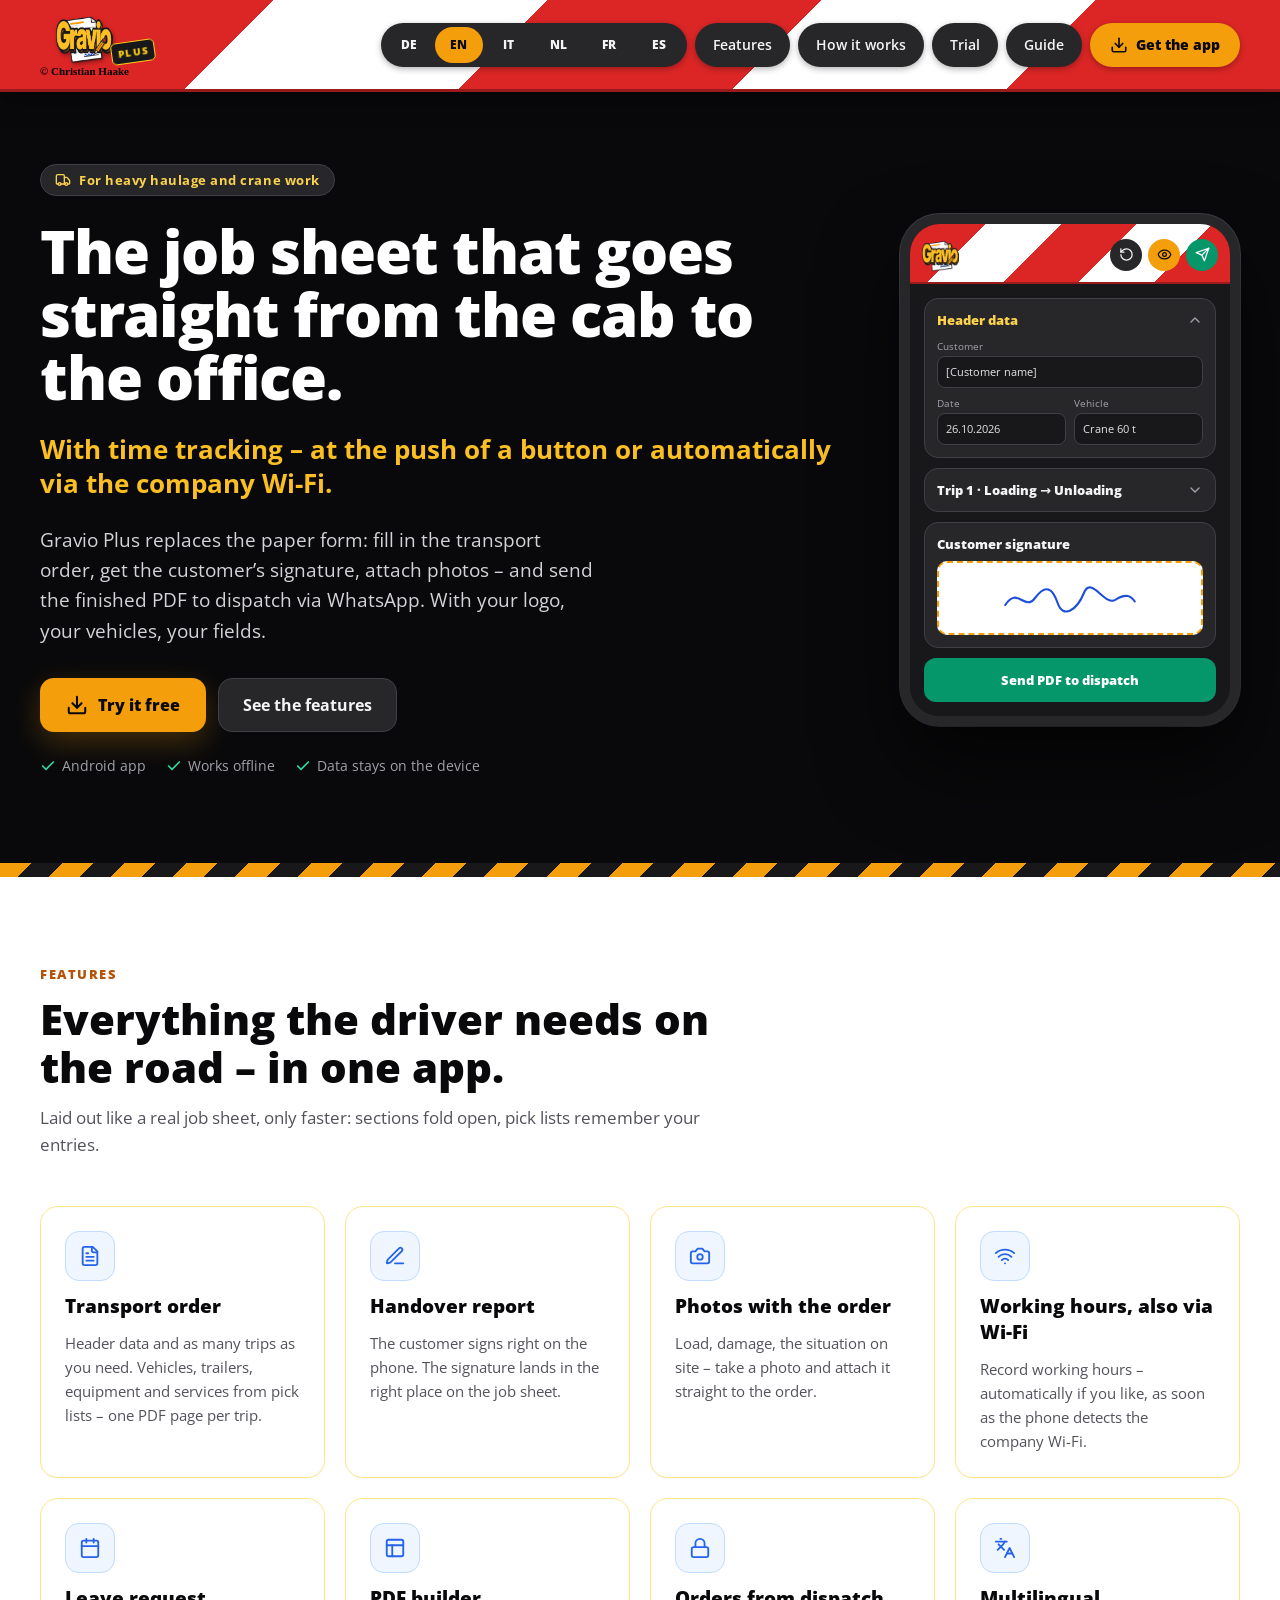
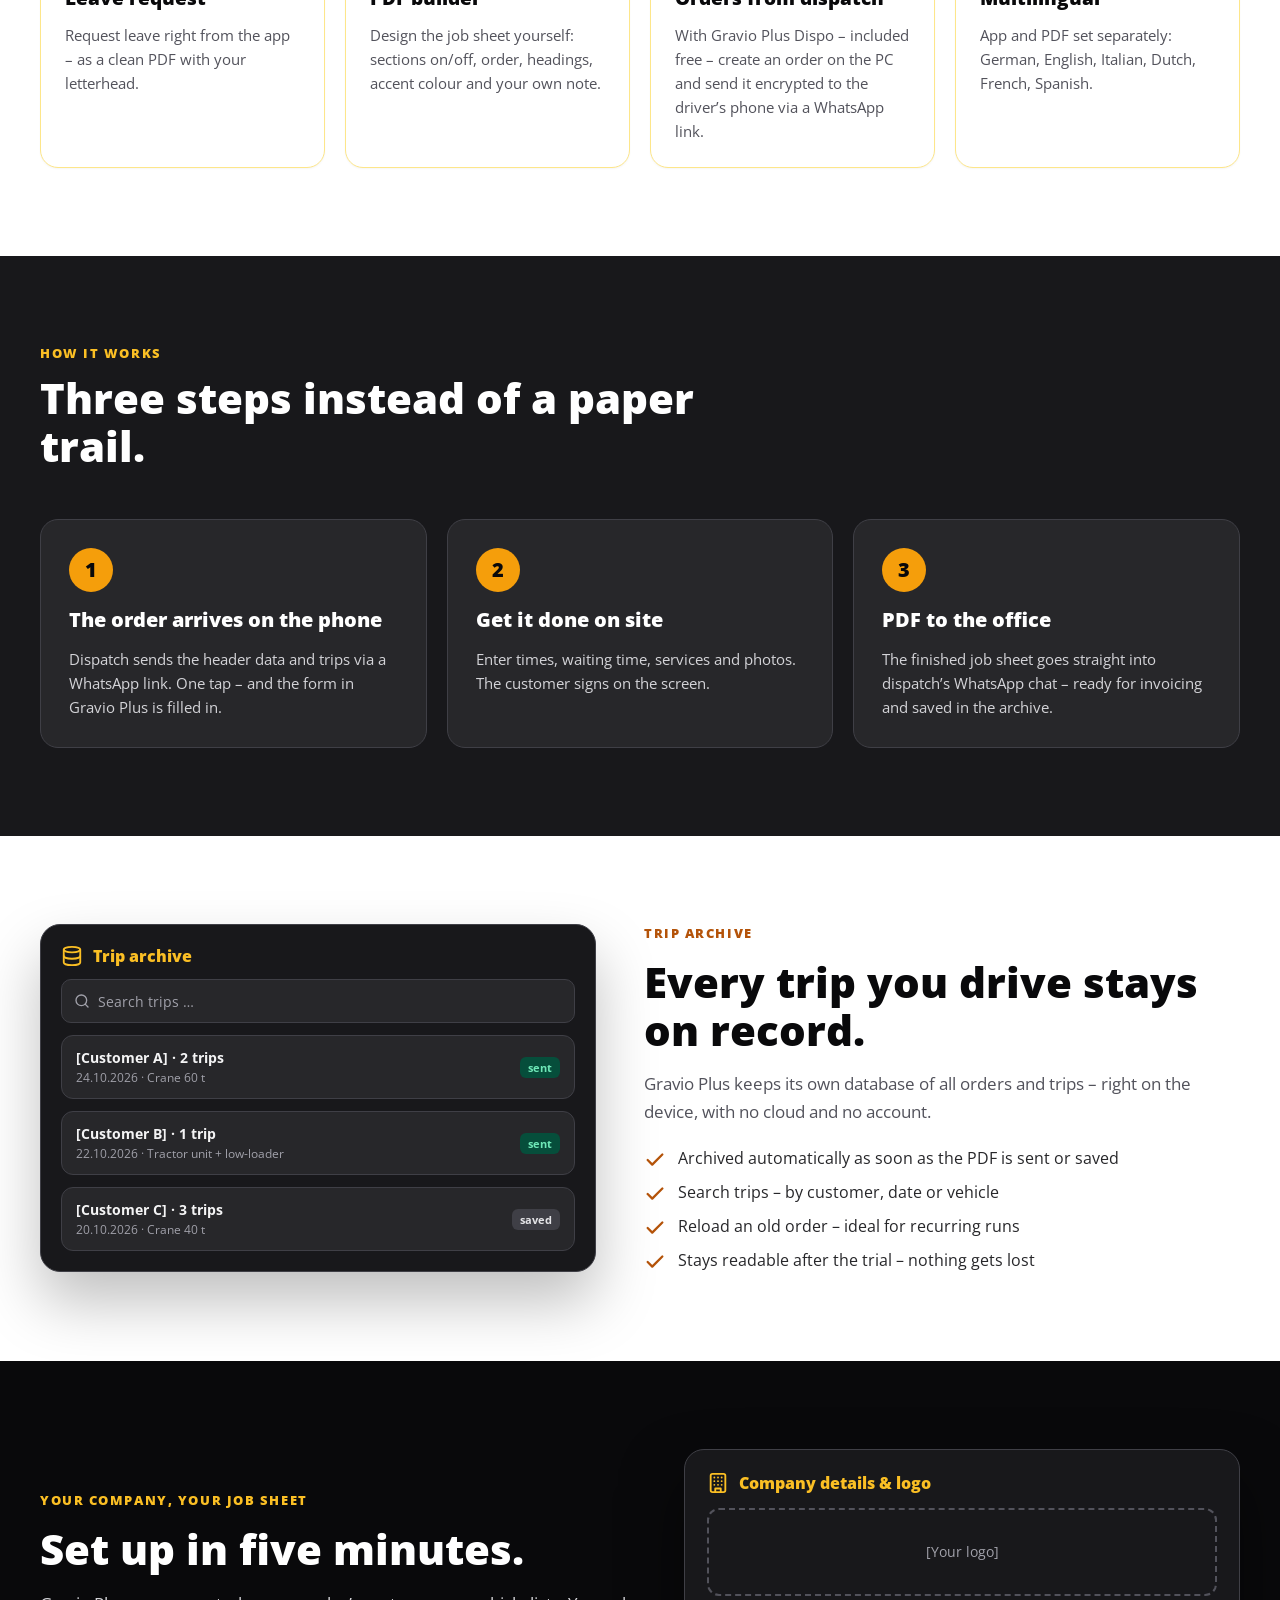
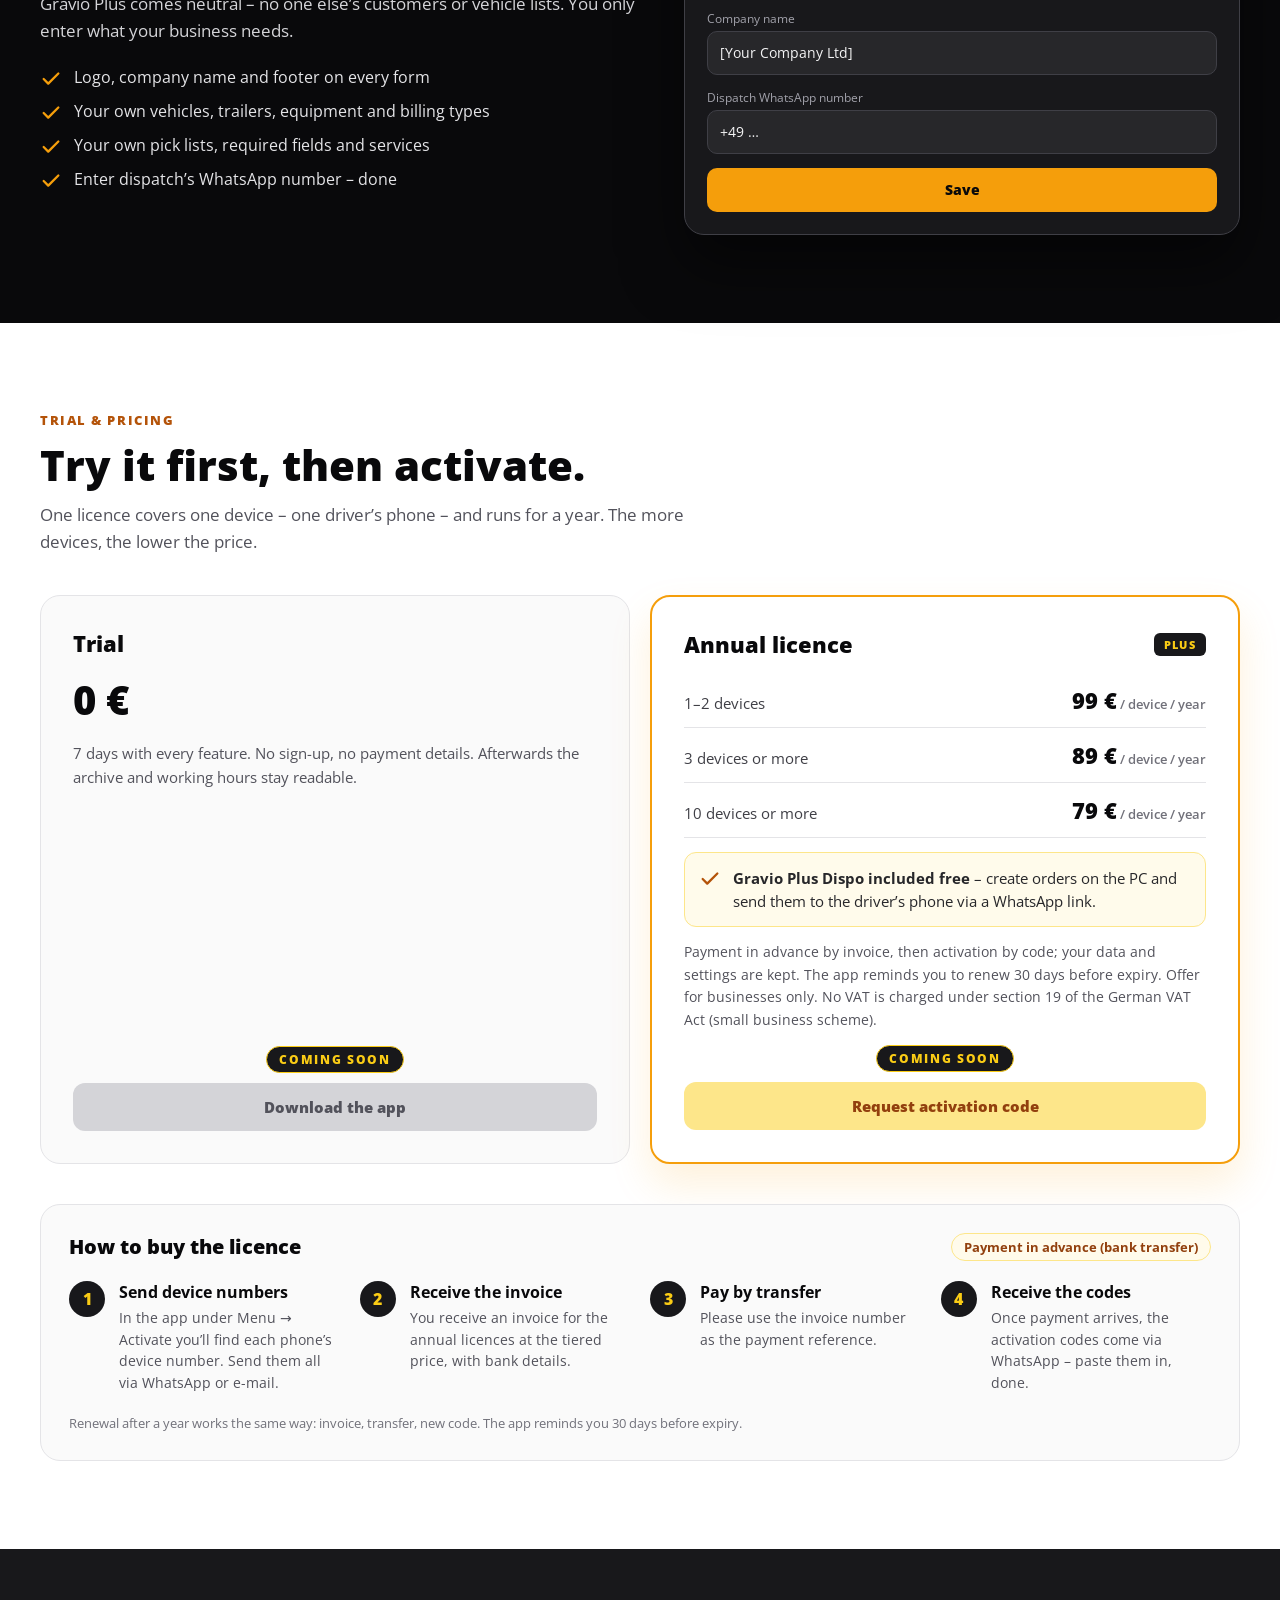
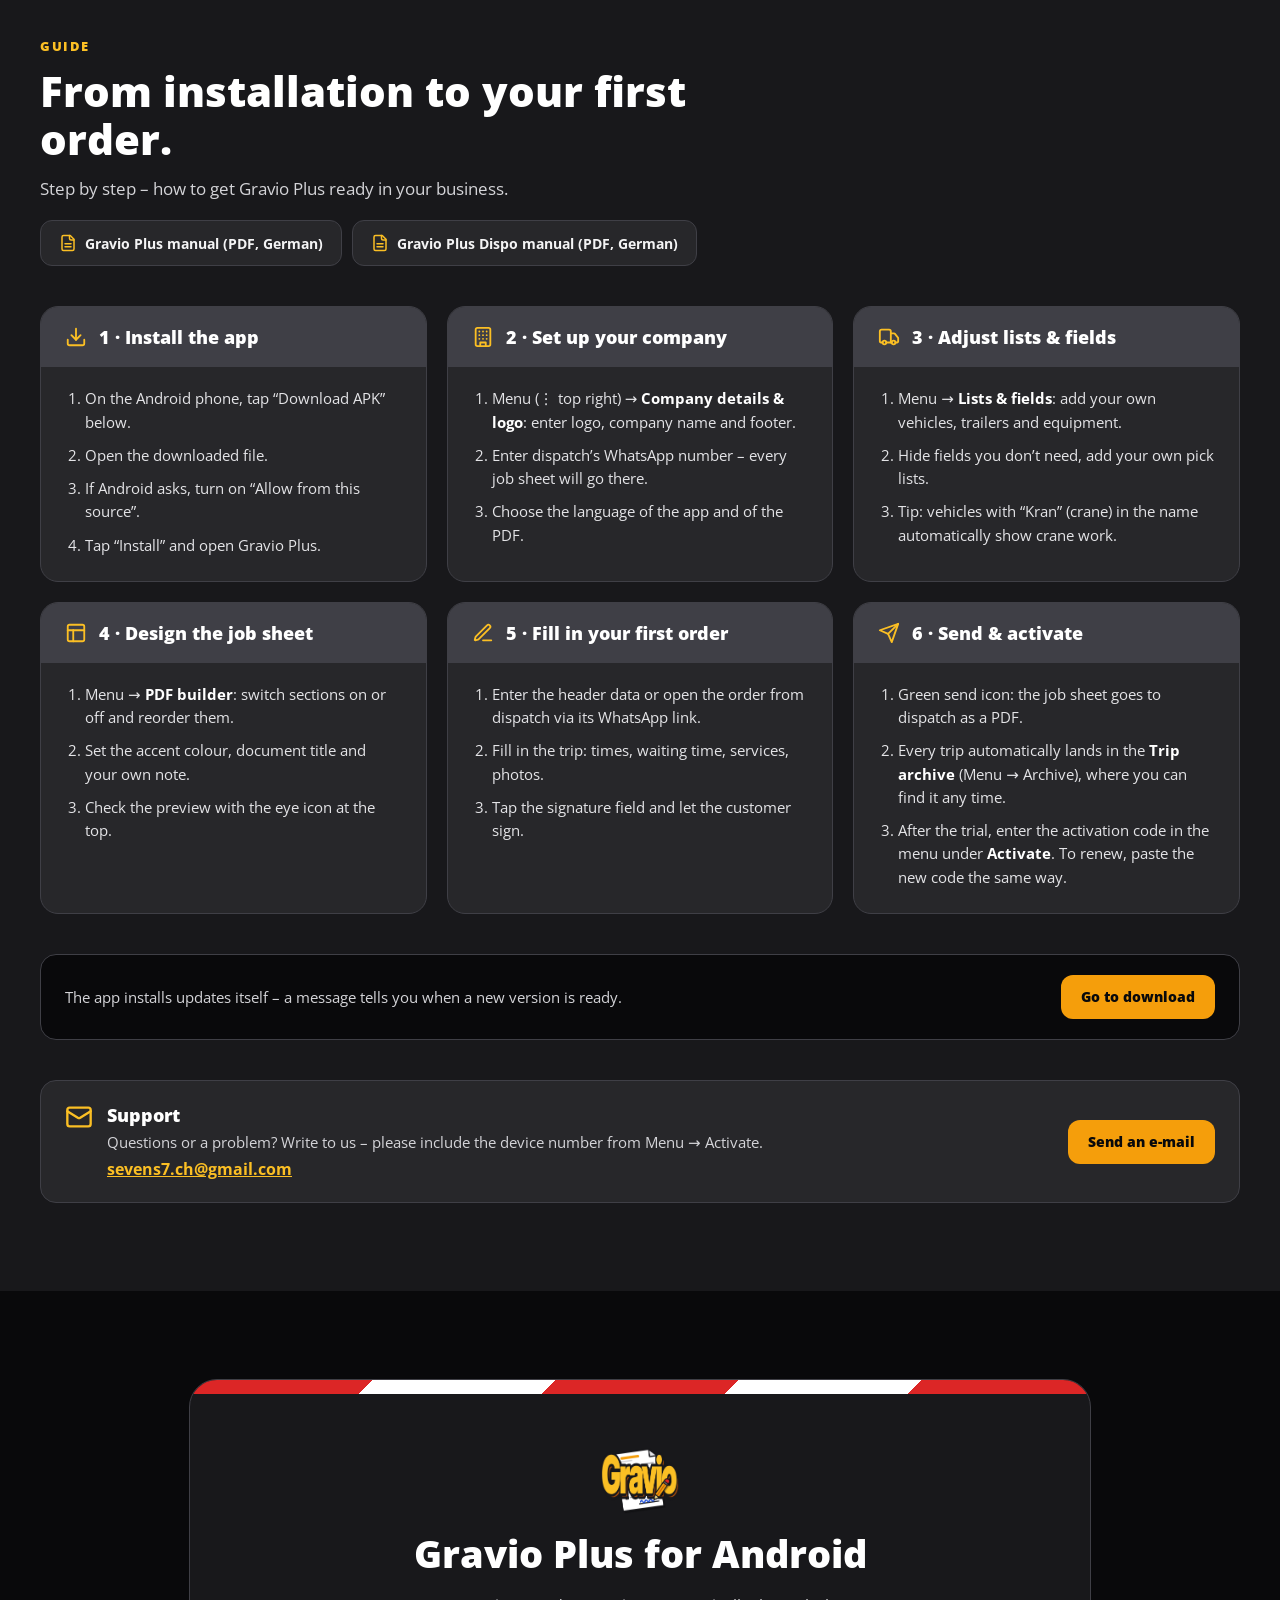
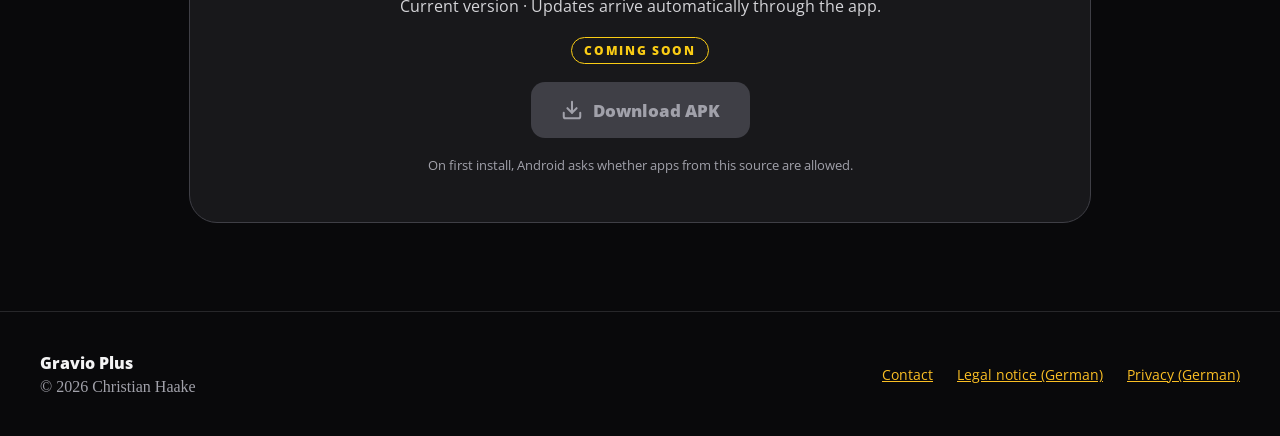
==== commit 361e6203: "Anleitung: Support mit E-Mail-Adresse (alle Sprachen) Co-Authored-By: Claude Opus 5.5 <noreply@anthr" ====
--- a/en/index.html
+++ b/en/index.html
@@ -464,6 +464,17 @@
         <span style="font-size: 15px; color: #d4d4d8">The app installs updates itself – a message tells you when a new version is ready.</span>
         <a href="#download" style="display: inline-flex; align-items: center; gap: 8px; min-height: 44px; padding: 0 20px; border-radius: 12px; background: #f59e0b; color: #09090b; font-size: 14px; font-weight: 800; text-decoration: none">Go to download</a>
       </div>
+      <div id="support" style="display: flex; flex-wrap: wrap; align-items: center; justify-content: space-between; gap: 16px; border-radius: 16px; background: #27272a; border: 1px solid #3f3f46; padding: 22px 24px">
+        <div style="display: flex; gap: 14px; align-items: flex-start; min-width: 0; flex: 1 1 320px">
+          <svg class="ic" style="width: 28px; height: 28px; color: #fbbf24; flex-shrink: 0" viewBox="0 0 24 24" fill="none" stroke="currentColor" stroke-width="2" stroke-linecap="round" stroke-linejoin="round" aria-hidden="true"><rect width="20" height="16" x="2" y="4" rx="2"></rect><path d="m22 7-8.97 5.7a1.94 1.94 0 0 1-2.06 0L2 7"></path></svg>
+          <div style="display: flex; flex-direction: column; gap: 4px; min-width: 0">
+            <h3 style="margin: 0; font-size: 18px; font-weight: 800; color: #ffffff">Support</h3>
+            <p style="margin: 0; font-size: 15px; line-height: 1.55; color: #d4d4d8">Questions or a problem? Write to us – please include the device number from Menu → Activate.</p>
+            <a href="mailto:sevens7.ch@gmail.com?subject=Support%20Gravio%20Plus" style="font-size: 16px; font-weight: 700; overflow-wrap: anywhere">sevens7.ch@gmail.com</a>
+          </div>
+        </div>
+        <a href="mailto:sevens7.ch@gmail.com?subject=Support%20Gravio%20Plus" style="display: inline-flex; align-items: center; min-height: 44px; padding: 0 20px; border-radius: 12px; background: #f59e0b; color: #09090b; font-size: 14px; font-weight: 800; text-decoration: none">Send an e-mail</a>
+      </div>
     </div>
   </section>
 
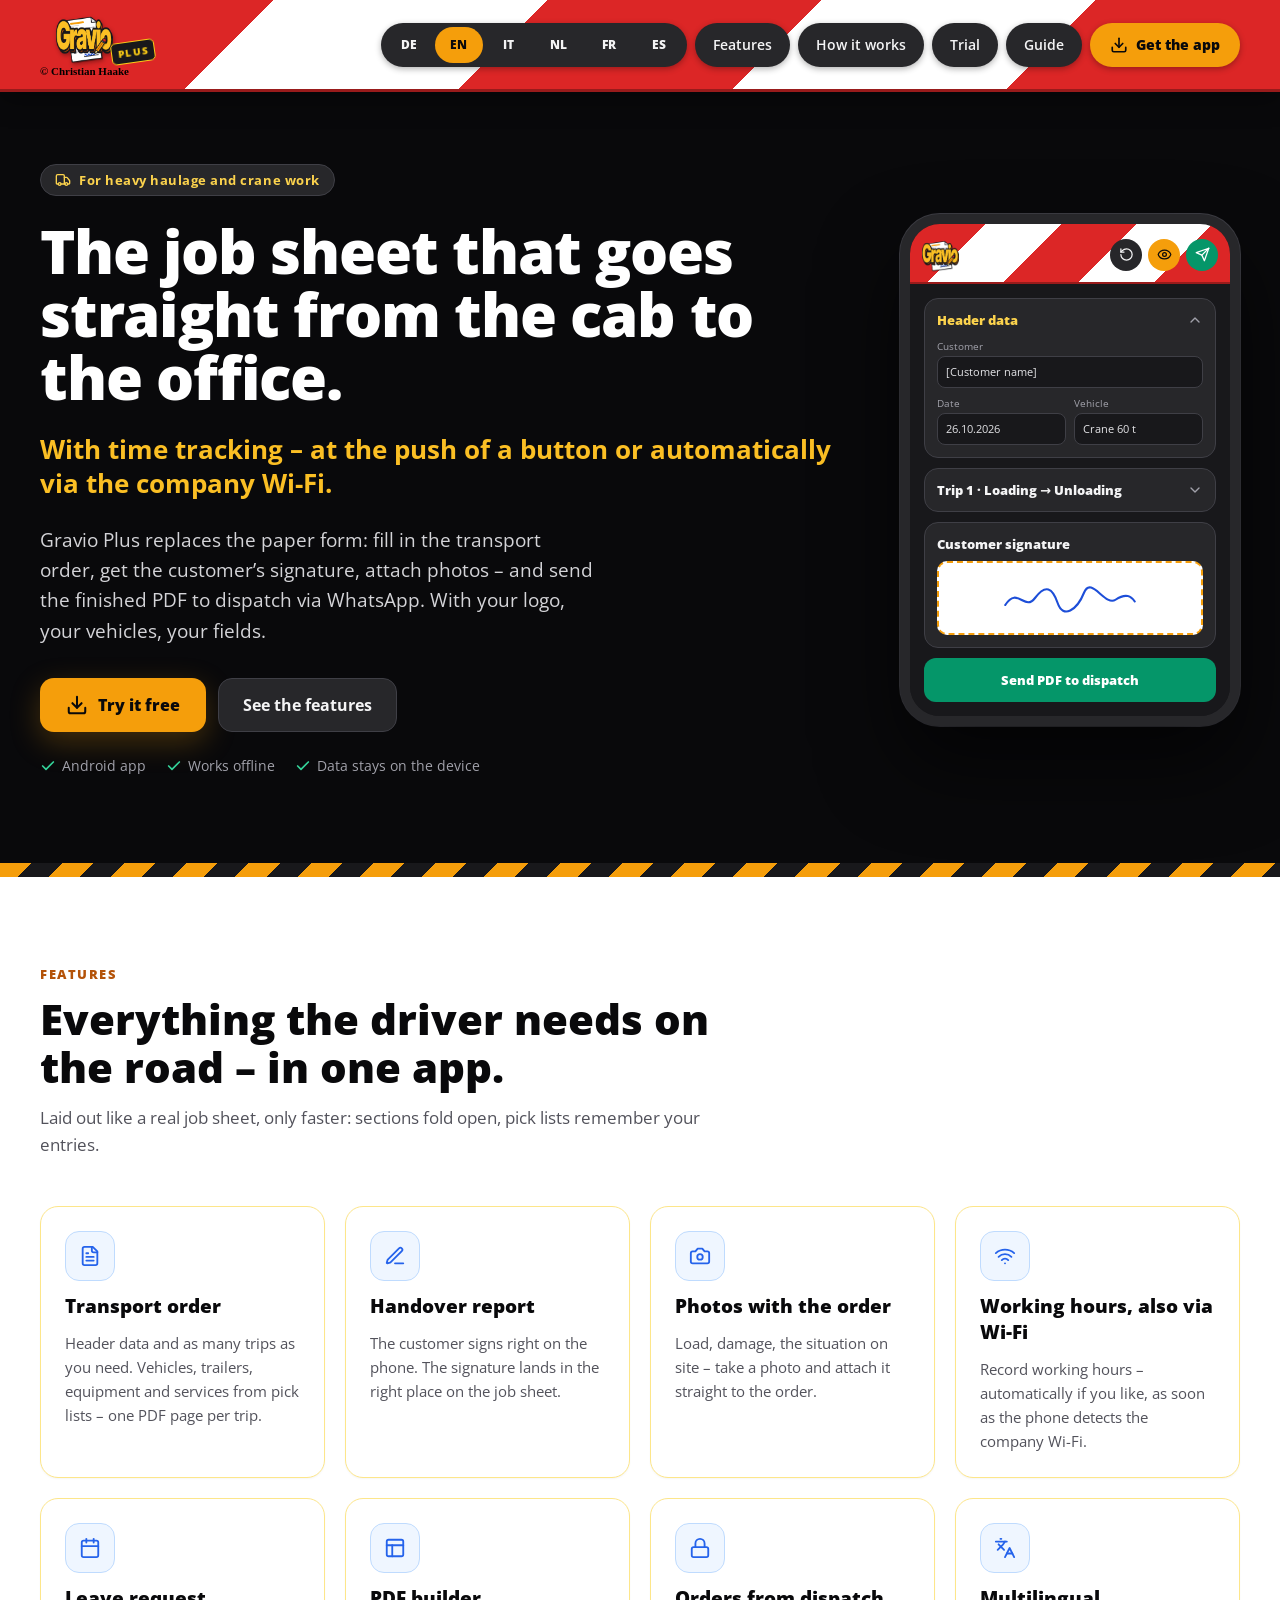
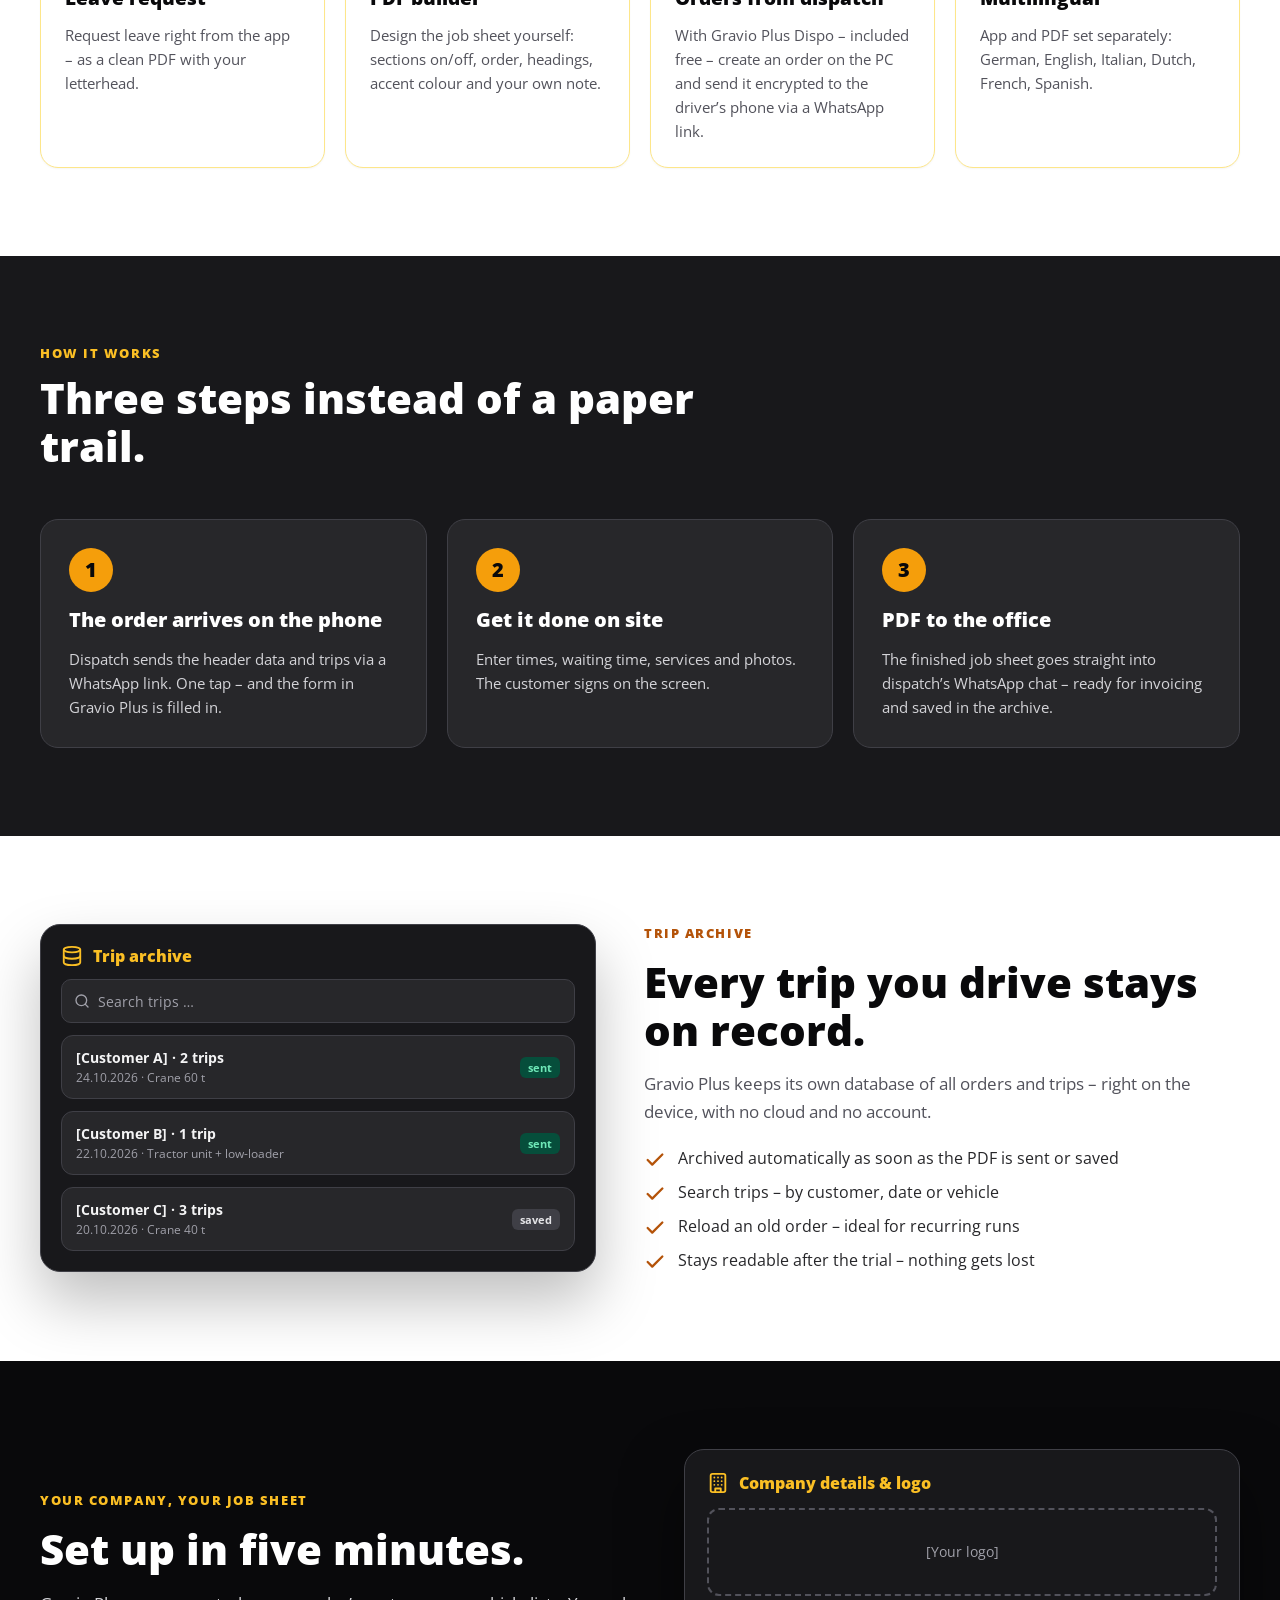
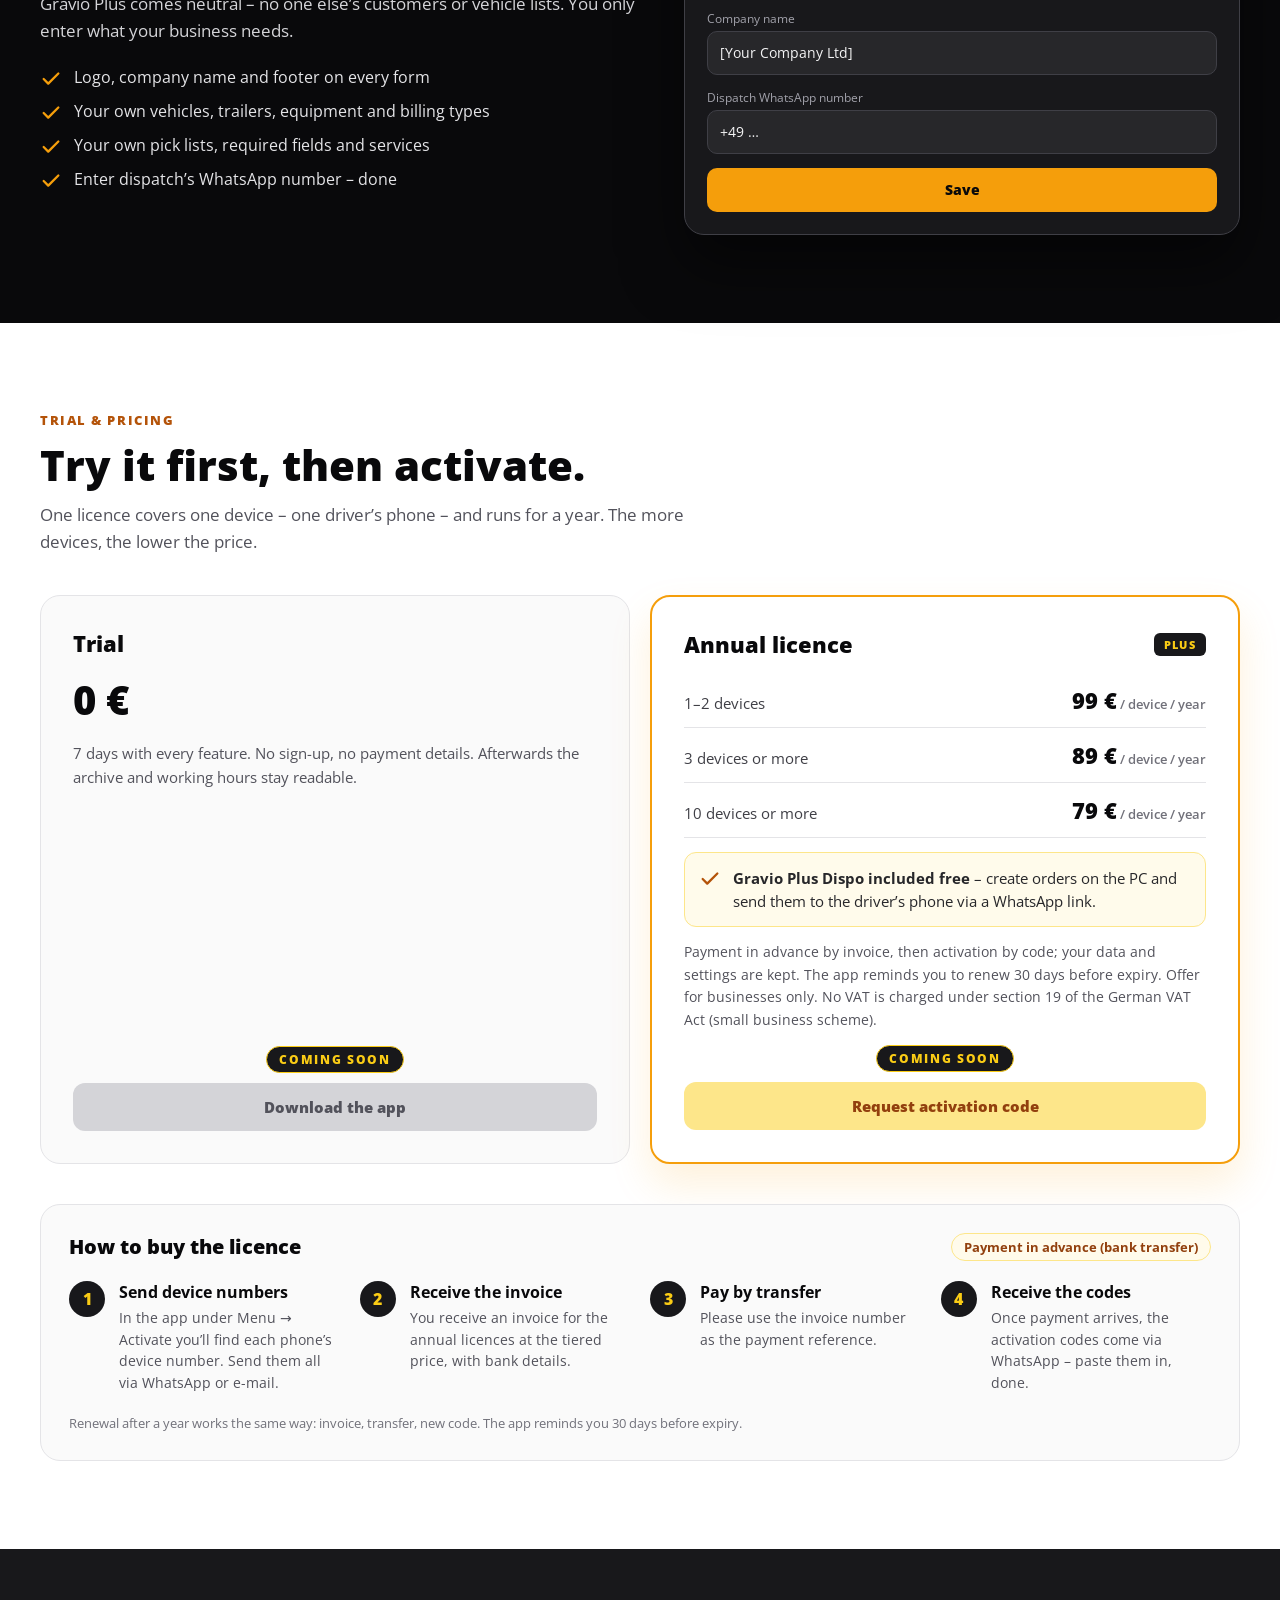
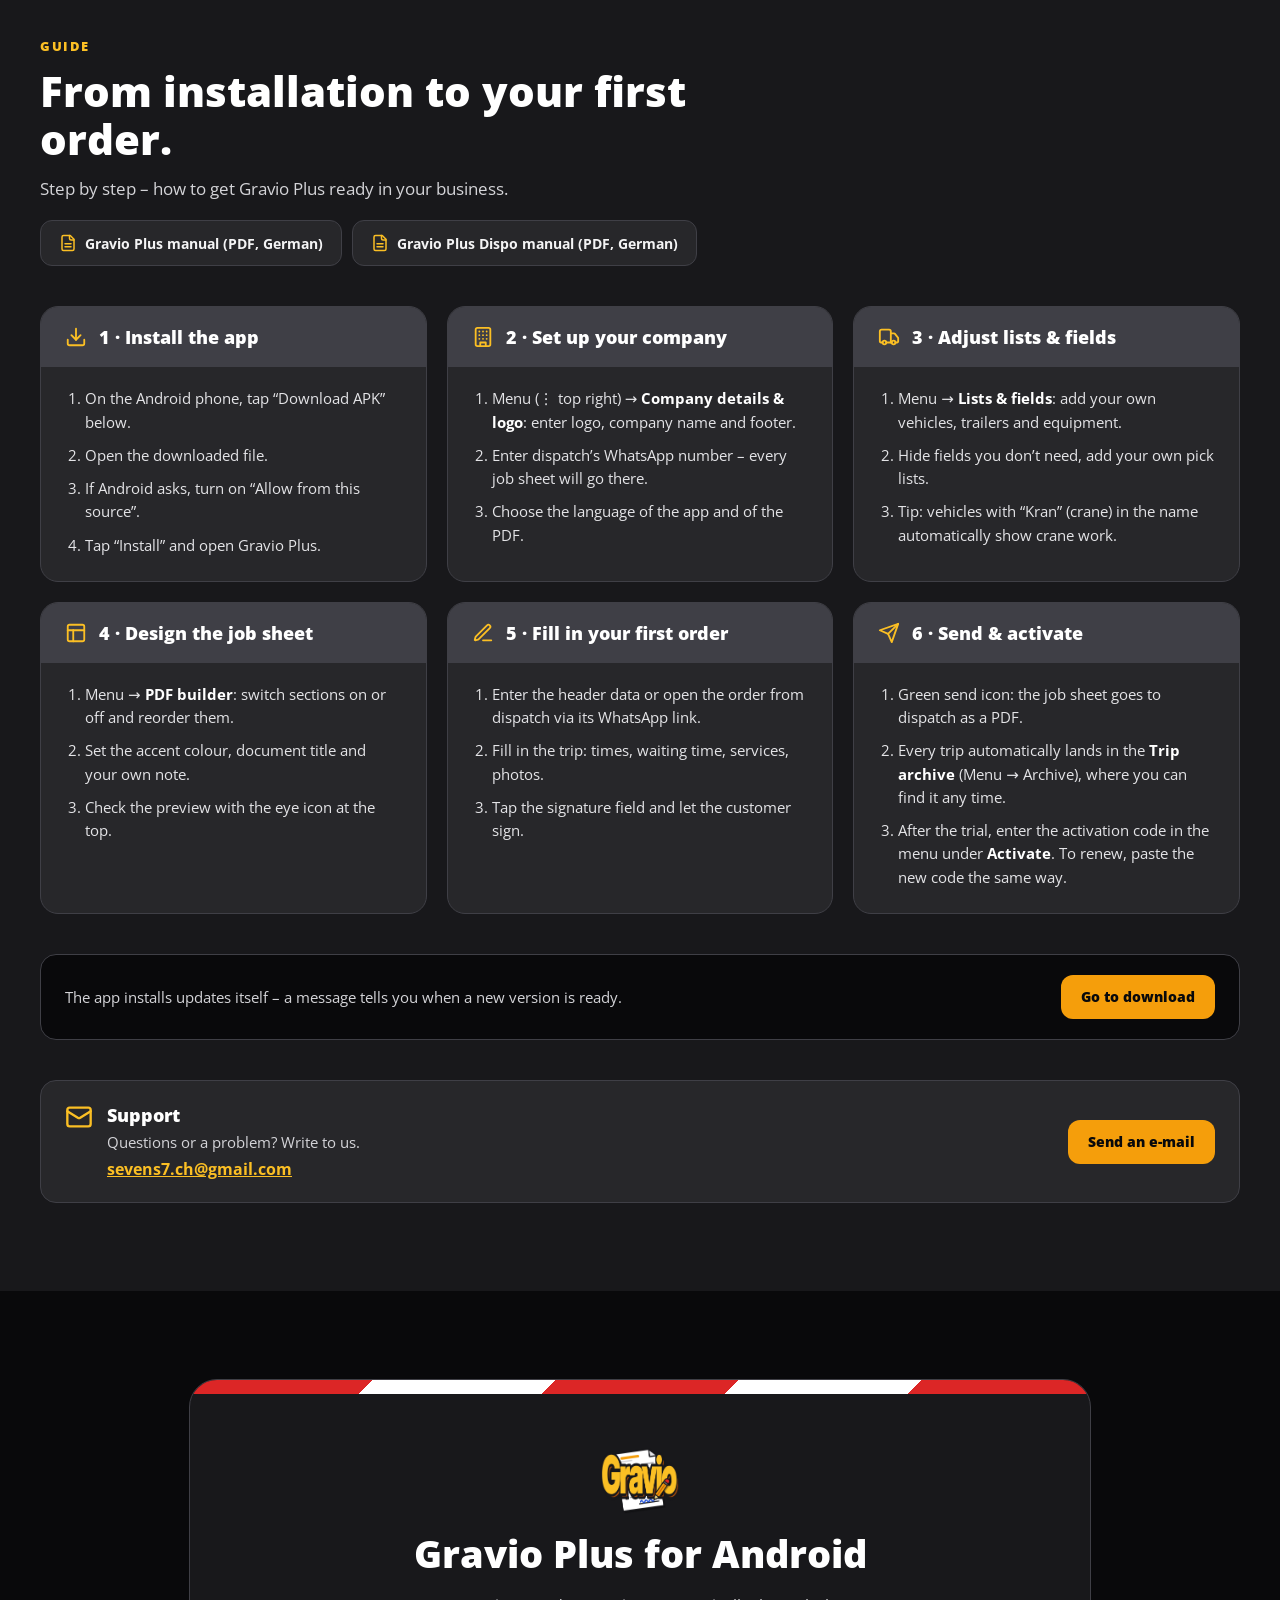
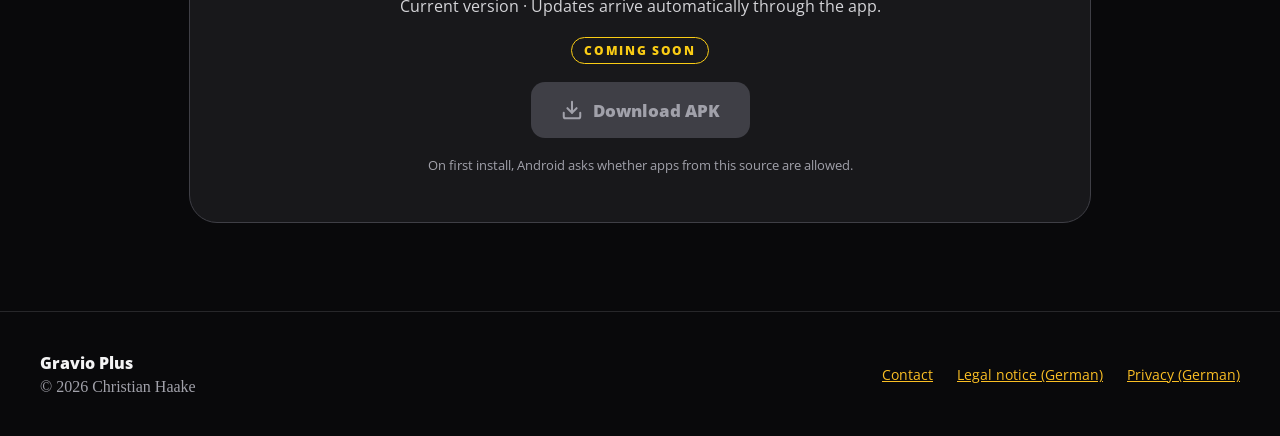
==== commit 0c081847: "Support-Text gekürzt Co-Authored-By: Claude Opus 5.5 <noreply@anthropic.com> Claude-Session: https:/" ====
--- a/en/index.html
+++ b/en/index.html
@@ -469,7 +469,7 @@
           <svg class="ic" style="width: 28px; height: 28px; color: #fbbf24; flex-shrink: 0" viewBox="0 0 24 24" fill="none" stroke="currentColor" stroke-width="2" stroke-linecap="round" stroke-linejoin="round" aria-hidden="true"><rect width="20" height="16" x="2" y="4" rx="2"></rect><path d="m22 7-8.97 5.7a1.94 1.94 0 0 1-2.06 0L2 7"></path></svg>
           <div style="display: flex; flex-direction: column; gap: 4px; min-width: 0">
             <h3 style="margin: 0; font-size: 18px; font-weight: 800; color: #ffffff">Support</h3>
-            <p style="margin: 0; font-size: 15px; line-height: 1.55; color: #d4d4d8">Questions or a problem? Write to us – please include the device number from Menu → Activate.</p>
+            <p style="margin: 0; font-size: 15px; line-height: 1.55; color: #d4d4d8">Questions or a problem? Write to us.</p>
             <a href="mailto:sevens7.ch@gmail.com?subject=Support%20Gravio%20Plus" style="font-size: 16px; font-weight: 700; overflow-wrap: anywhere">sevens7.ch@gmail.com</a>
           </div>
         </div>
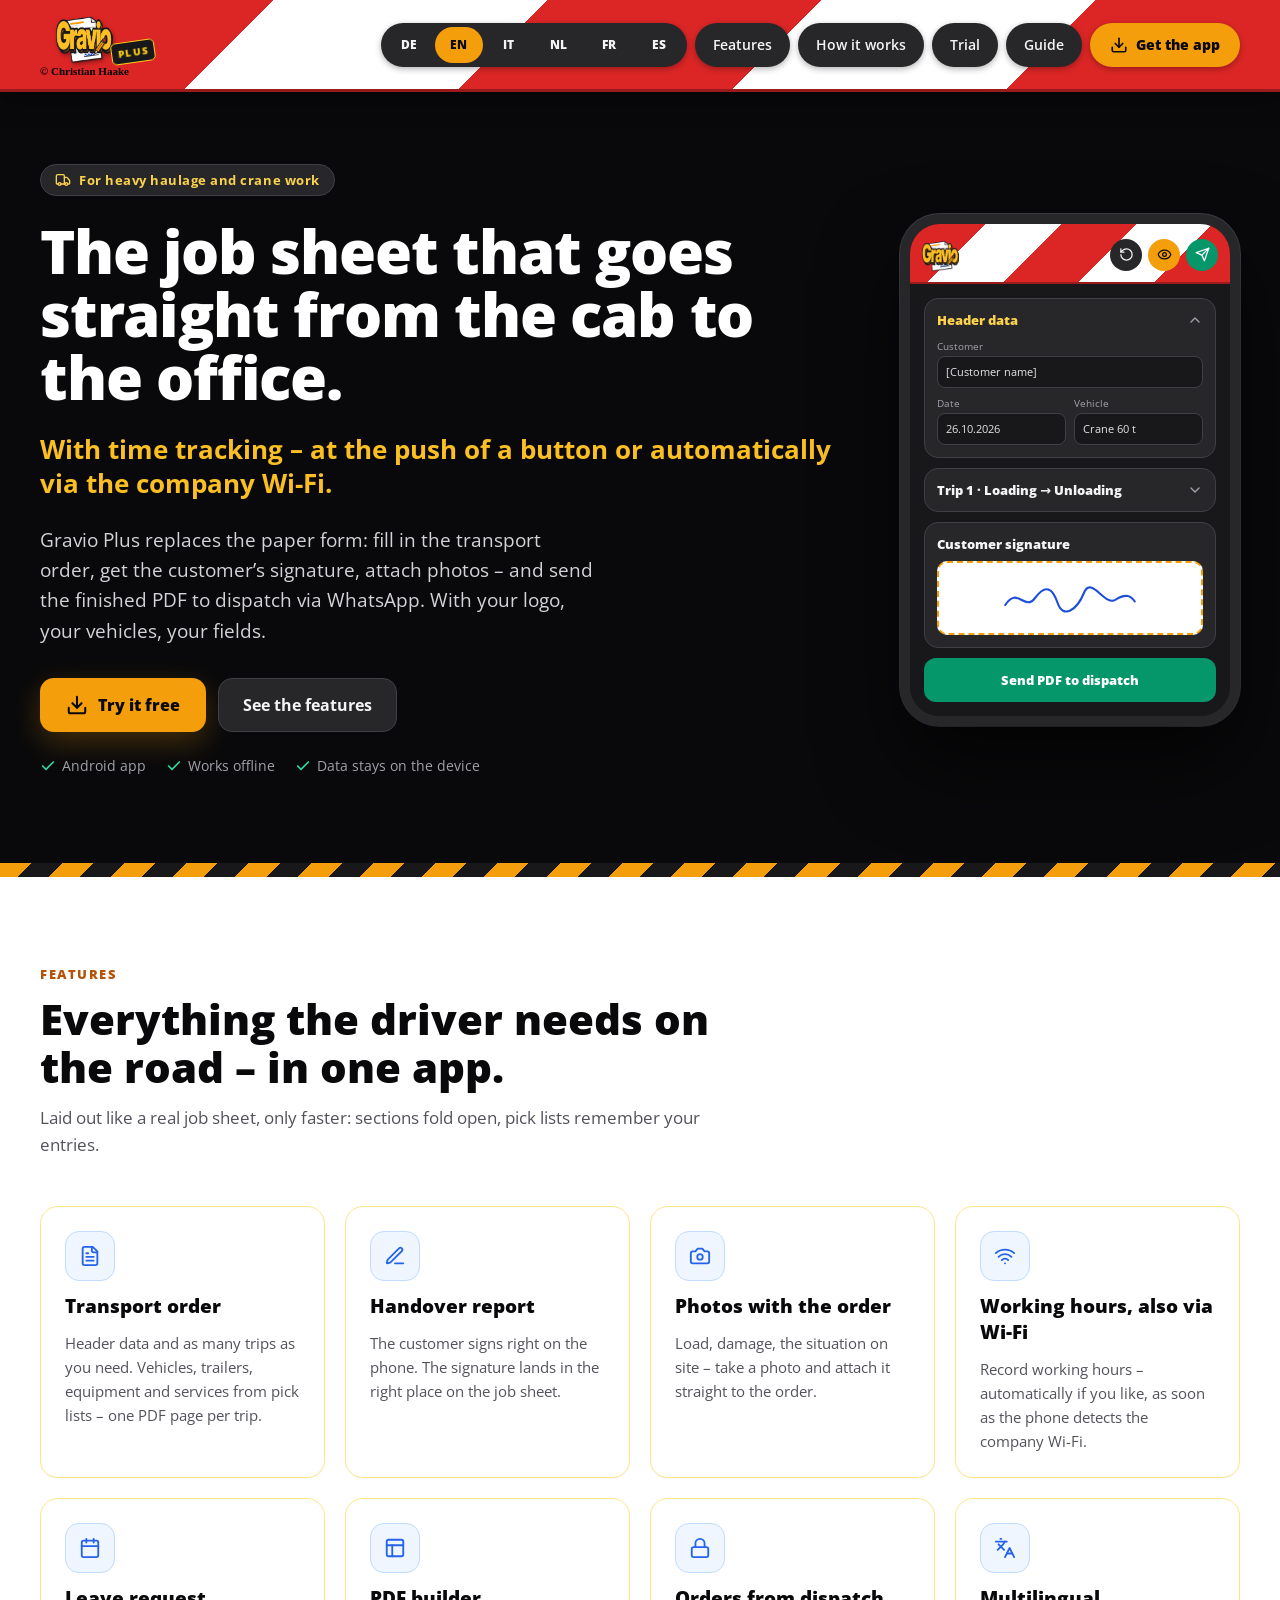
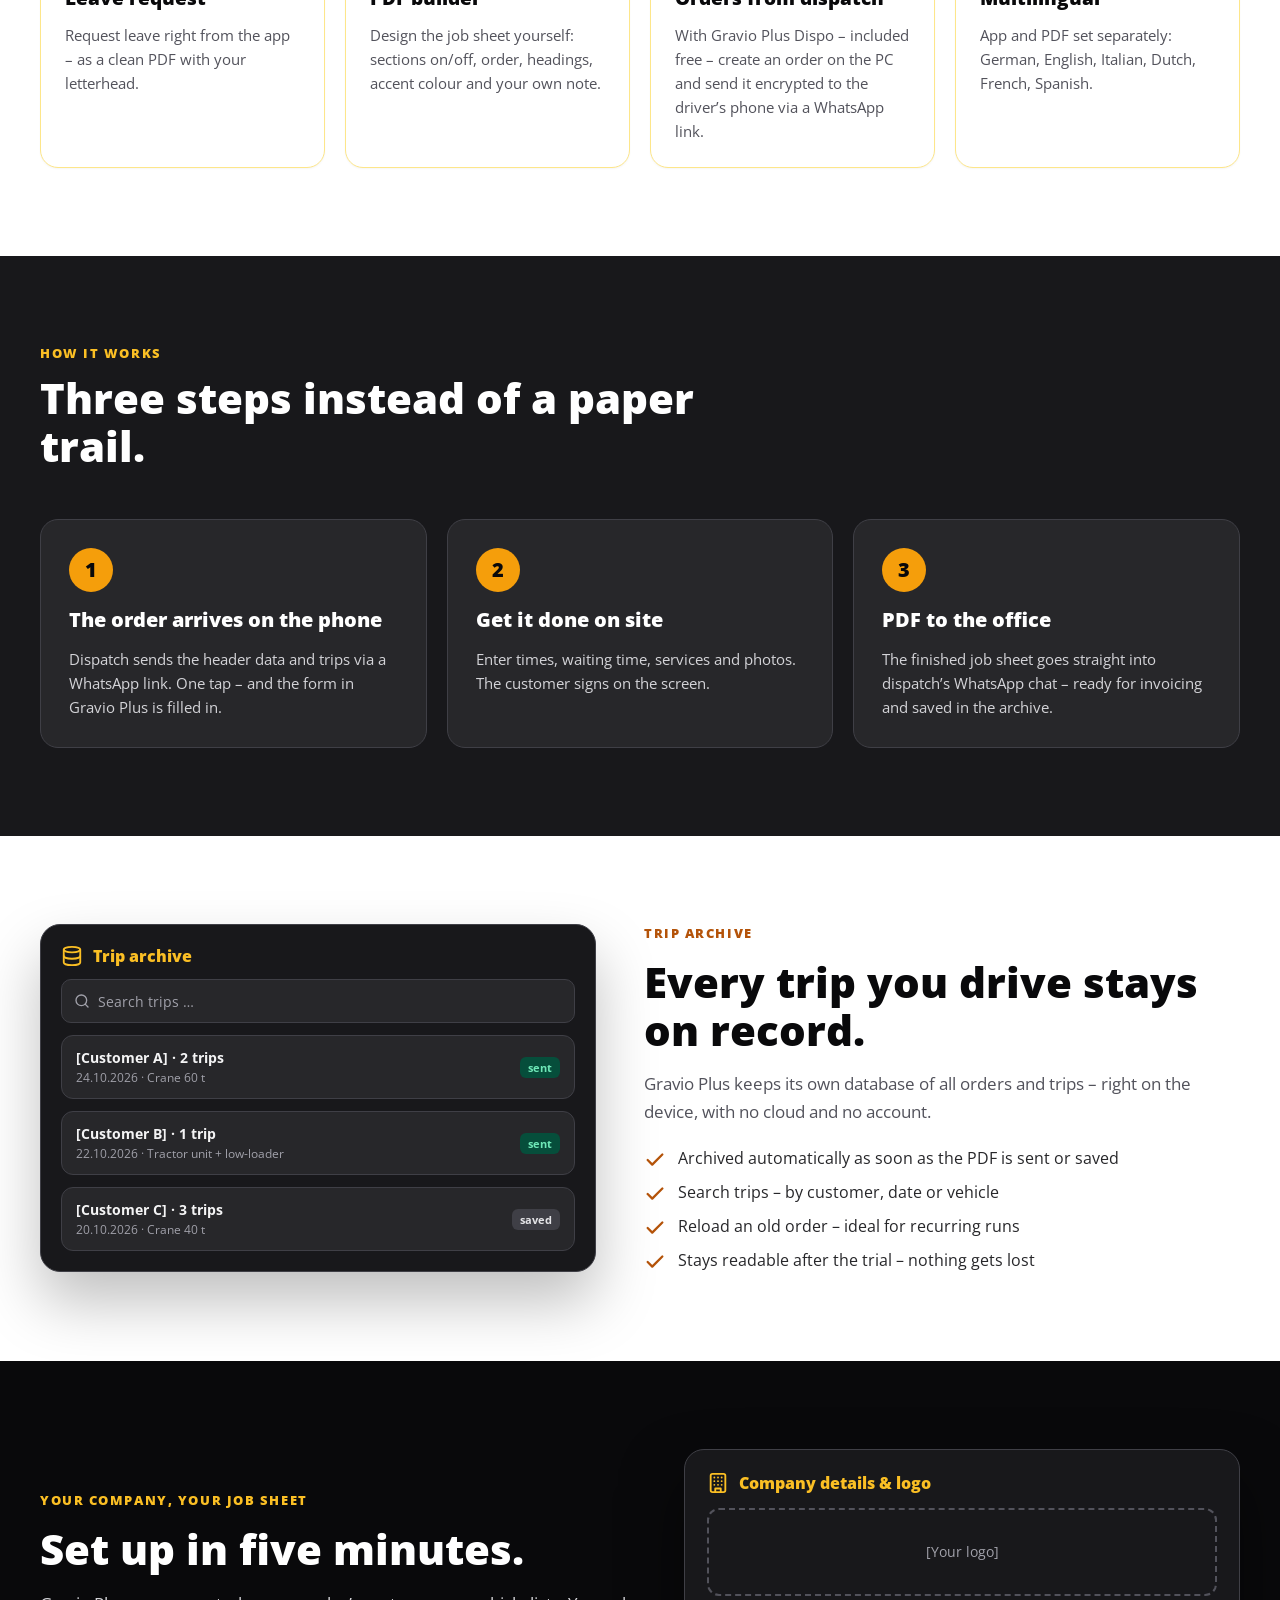
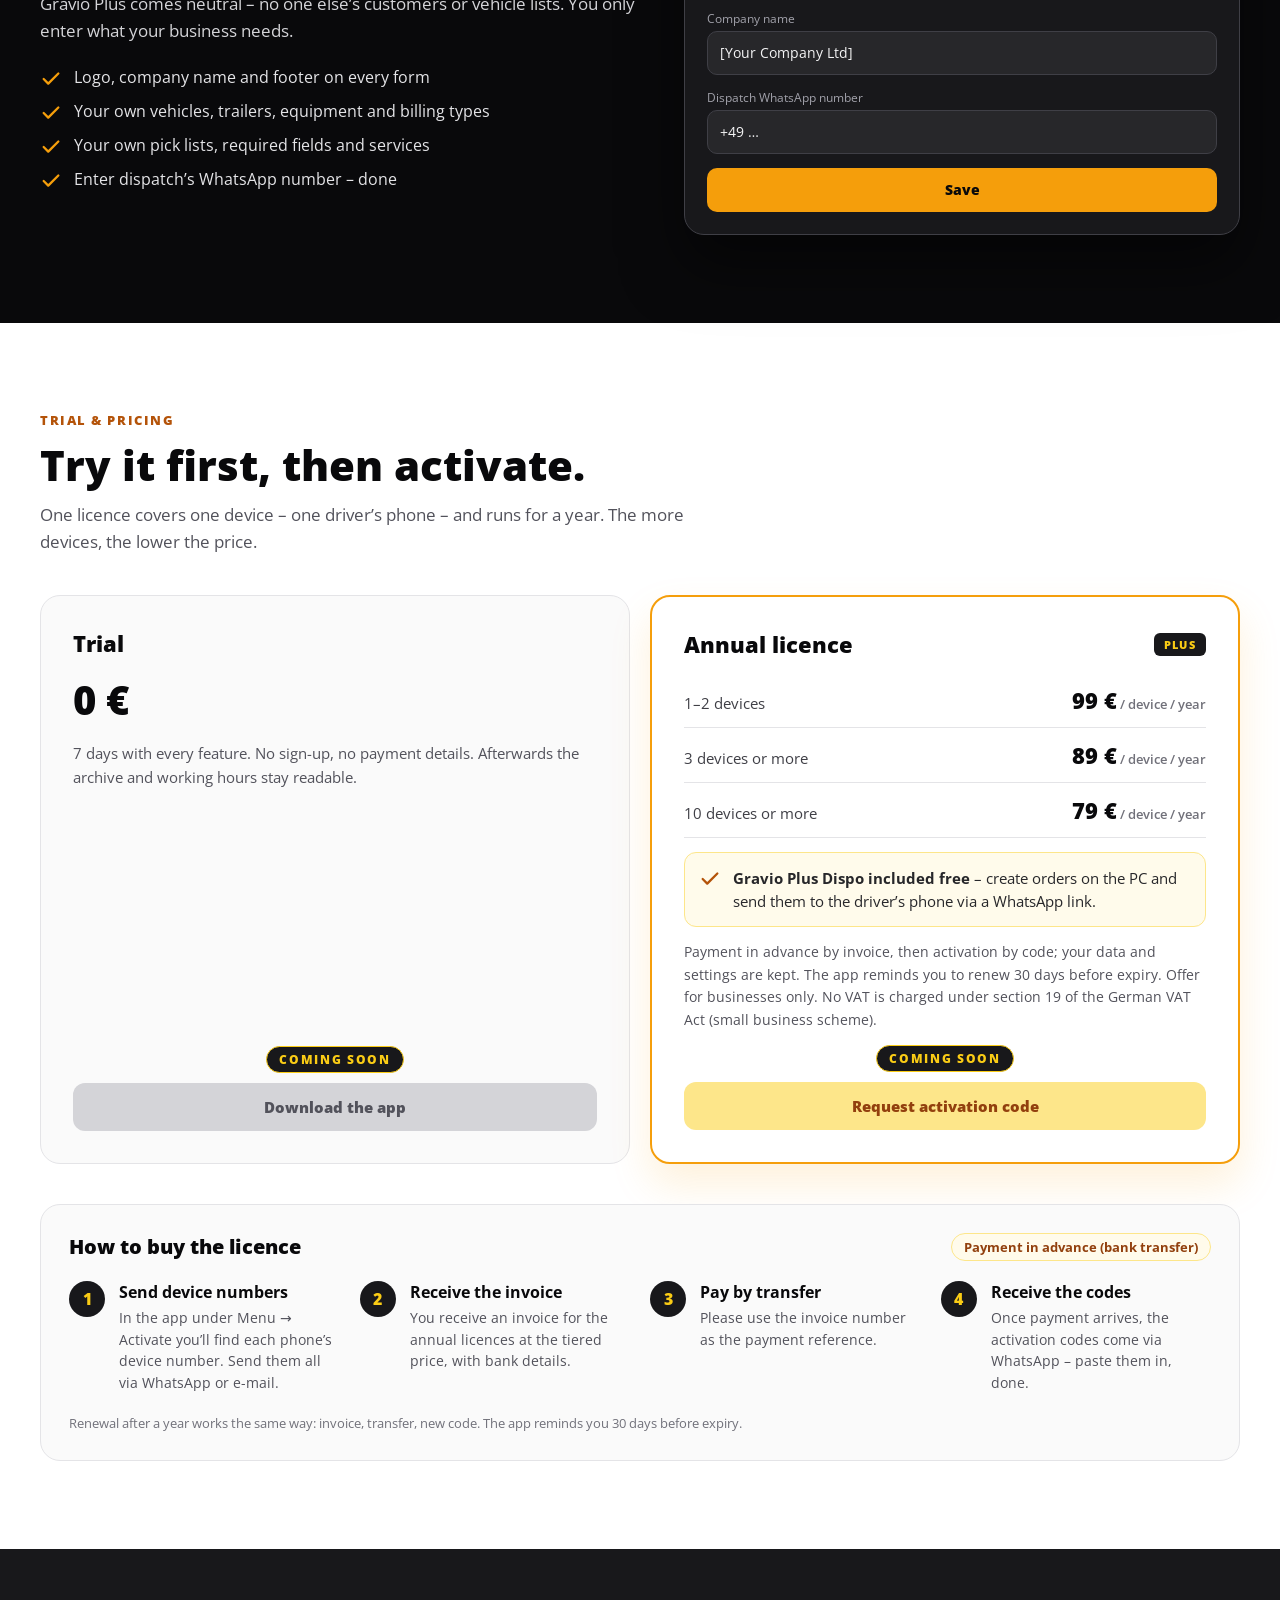
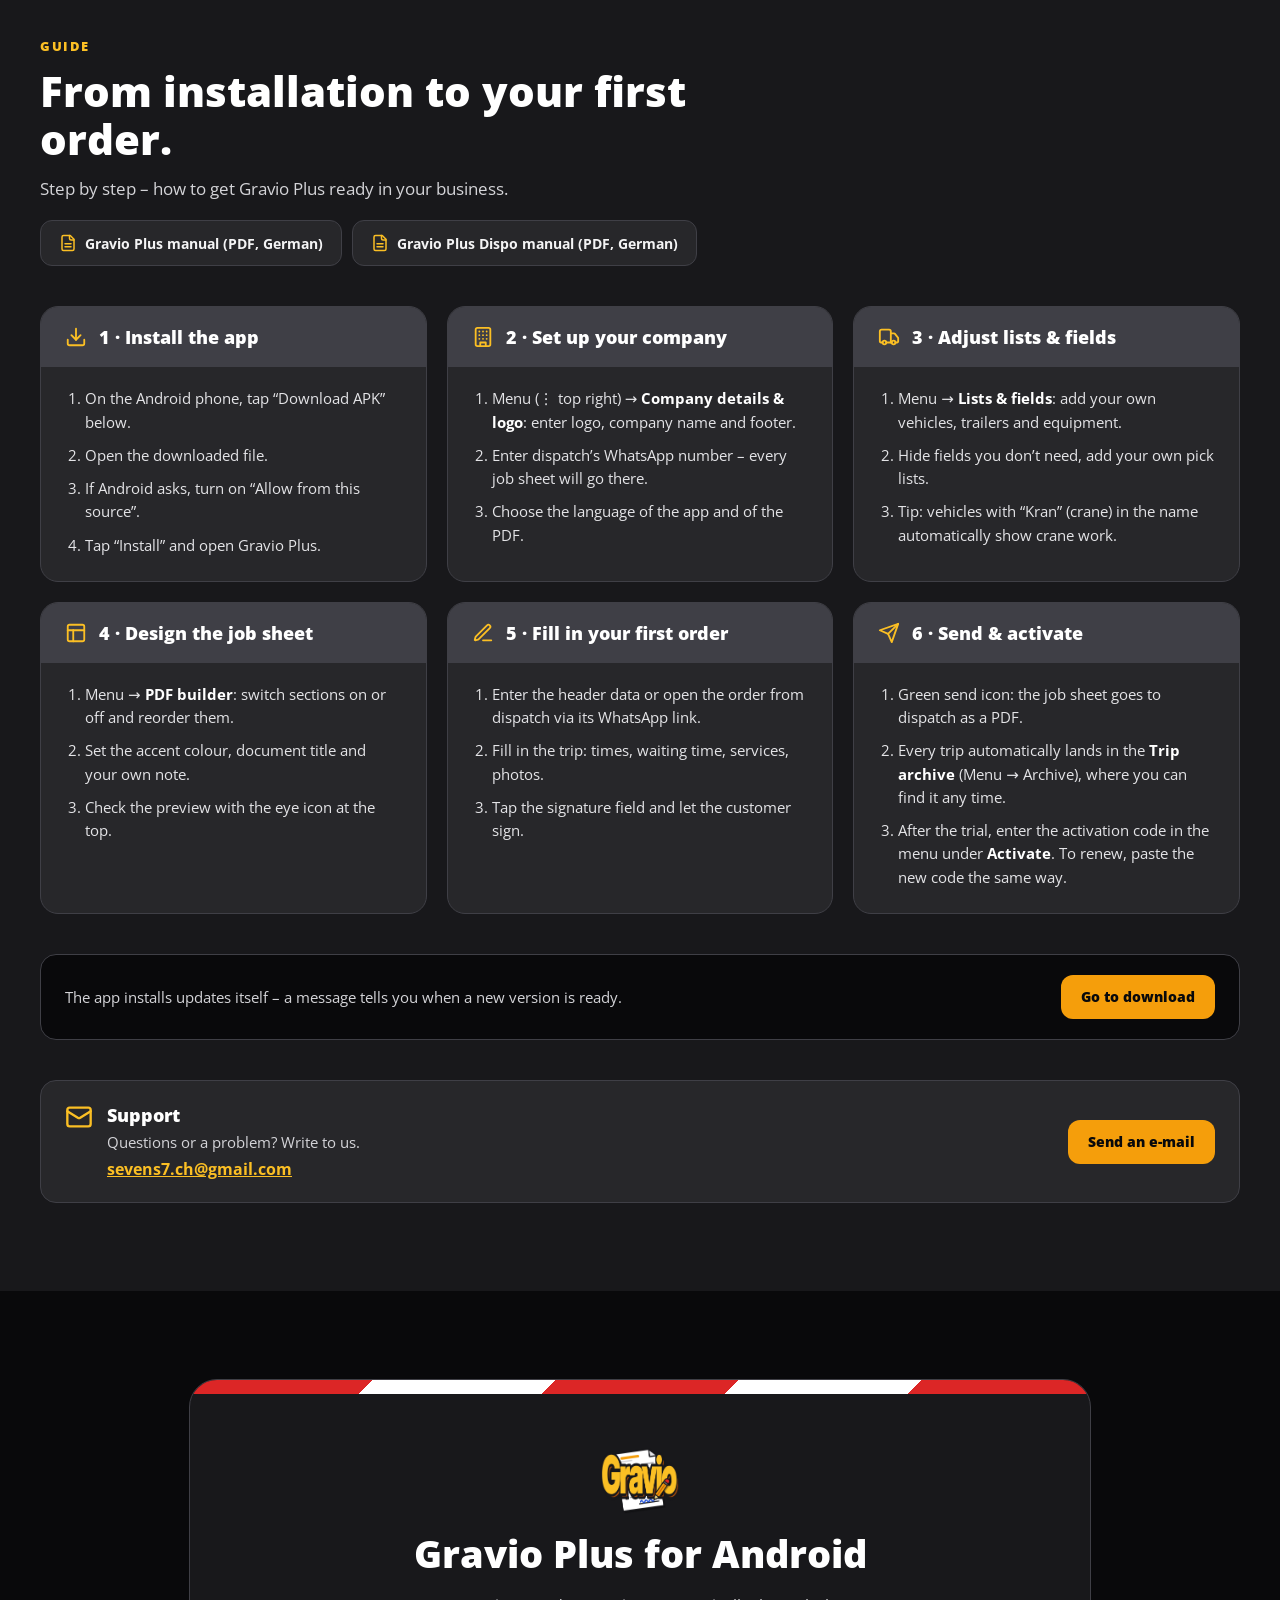
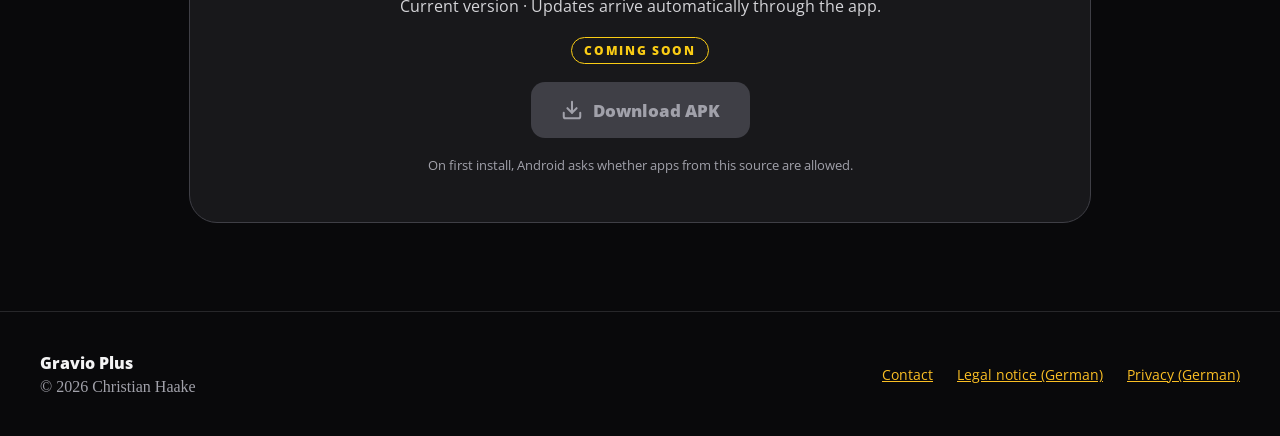
==== commit 3438a2b2: "Seite startet beim Öffnen immer oben (keine gemerkte Scrollposition, kein altes Sprungziel) Co-Autho" ====
--- a/en/index.html
+++ b/en/index.html
@@ -5,7 +5,7 @@
 <meta name="viewport" content="width=device-width, initial-scale=1">
 <title>Gravio Plus – Digital transport order for Android</title>
 <link rel="alternate" hreflang="de" href="https://sevens7ch-tech.github.io/Website-Gravio-Plus/"><link rel="alternate" hreflang="en" href="https://sevens7ch-tech.github.io/Website-Gravio-Plus/en/"><link rel="alternate" hreflang="it" href="https://sevens7ch-tech.github.io/Website-Gravio-Plus/it/"><link rel="alternate" hreflang="nl" href="https://sevens7ch-tech.github.io/Website-Gravio-Plus/nl/"><link rel="alternate" hreflang="fr" href="https://sevens7ch-tech.github.io/Website-Gravio-Plus/fr/"><link rel="alternate" hreflang="es" href="https://sevens7ch-tech.github.io/Website-Gravio-Plus/es/"><link rel="alternate" hreflang="x-default" href="https://sevens7ch-tech.github.io/Website-Gravio-Plus/">
-<script>(function(){try{document.addEventListener('click',function(e){var a=e.target.closest&&e.target.closest('[data-lang]');if(a)localStorage.setItem('gravio_lang',a.getAttribute('data-lang'));});}catch(e){}})();</script>
+<script>(function(){try{if('scrollRestoration' in history)history.scrollRestoration='manual';if(location.hash){history.replaceState(null,'',location.pathname+location.search);}window.scrollTo(0,0);window.addEventListener('load',function(){window.scrollTo(0,0);});}catch(e){}})();</script><script>(function(){try{document.addEventListener('click',function(e){var a=e.target.closest&&e.target.closest('[data-lang]');if(a)localStorage.setItem('gravio_lang',a.getAttribute('data-lang'));});}catch(e){}})();</script>
 <meta name="description" content="Gravio Plus: transport order, handover report with signature, photos, trip archive and PDF via WhatsApp – the app for heavy haulage and crane work.">
 <link rel="icon" href="../logo.png">
 <style>
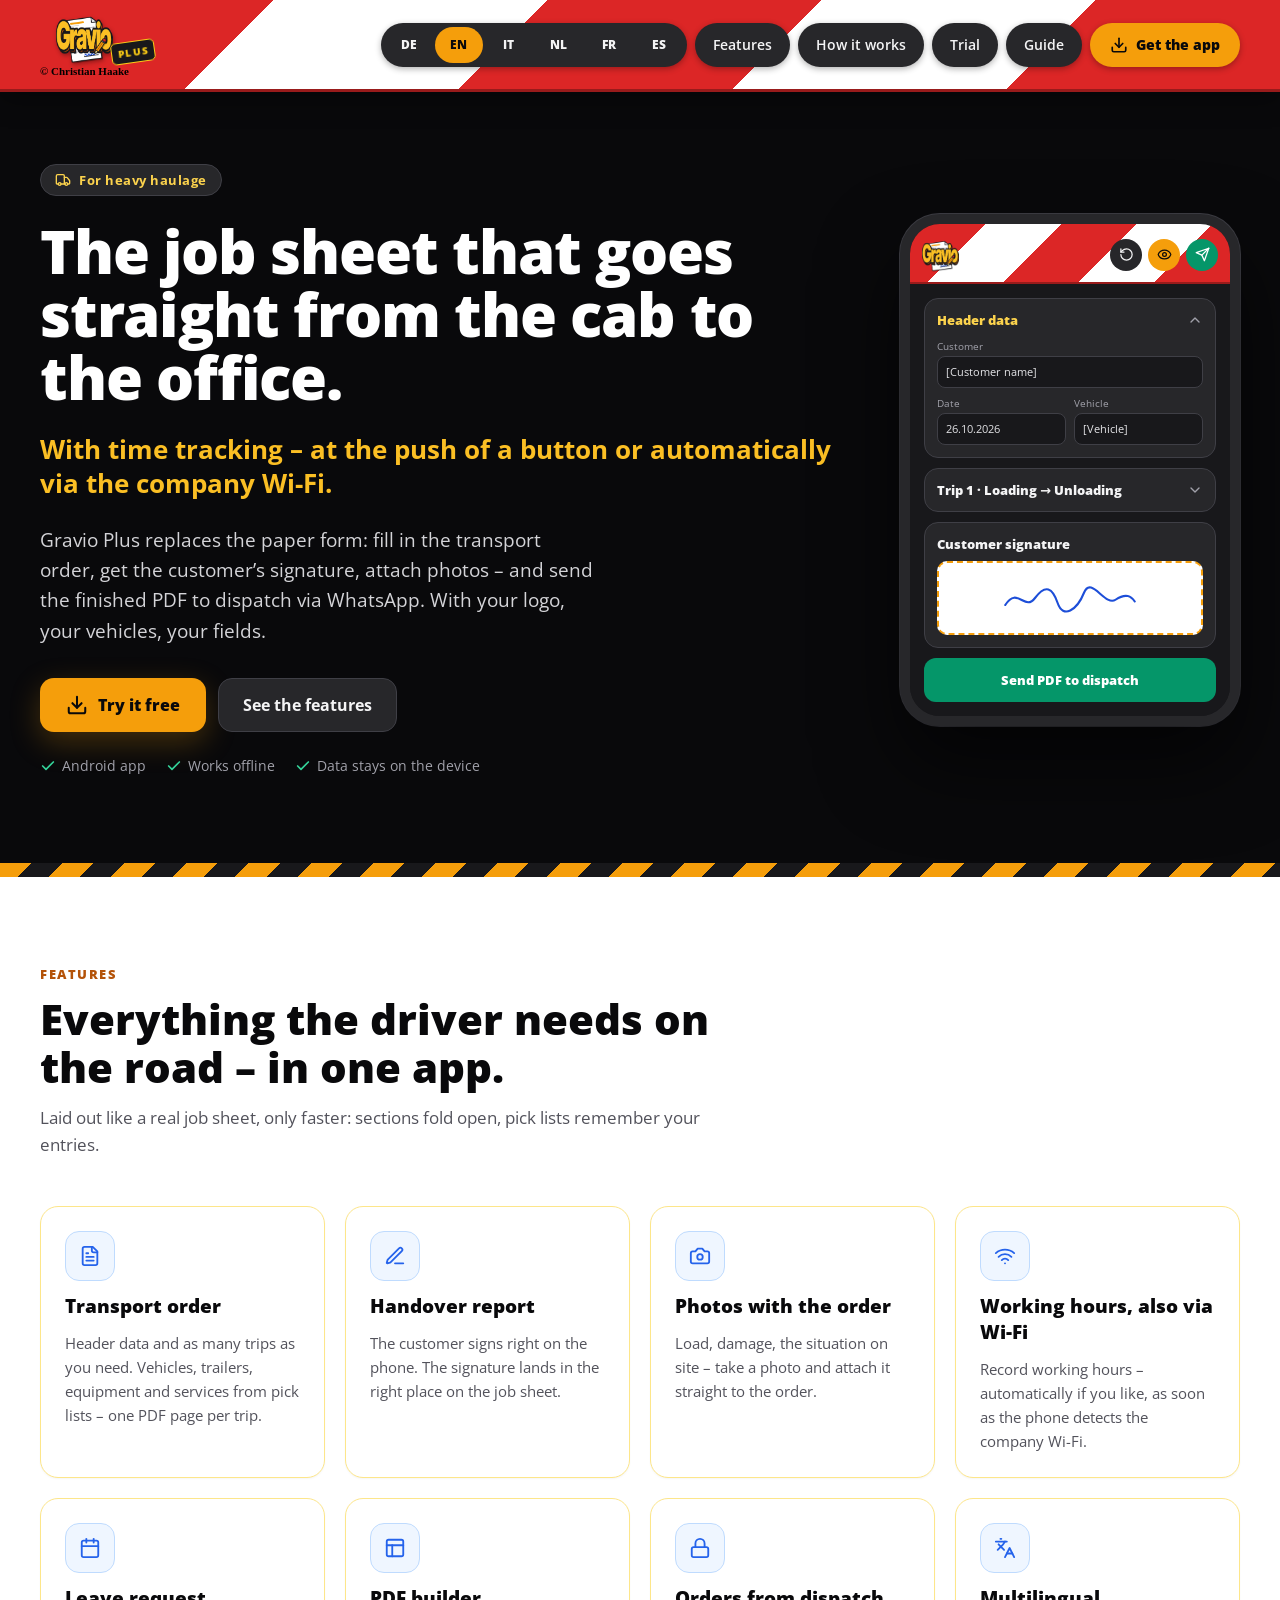
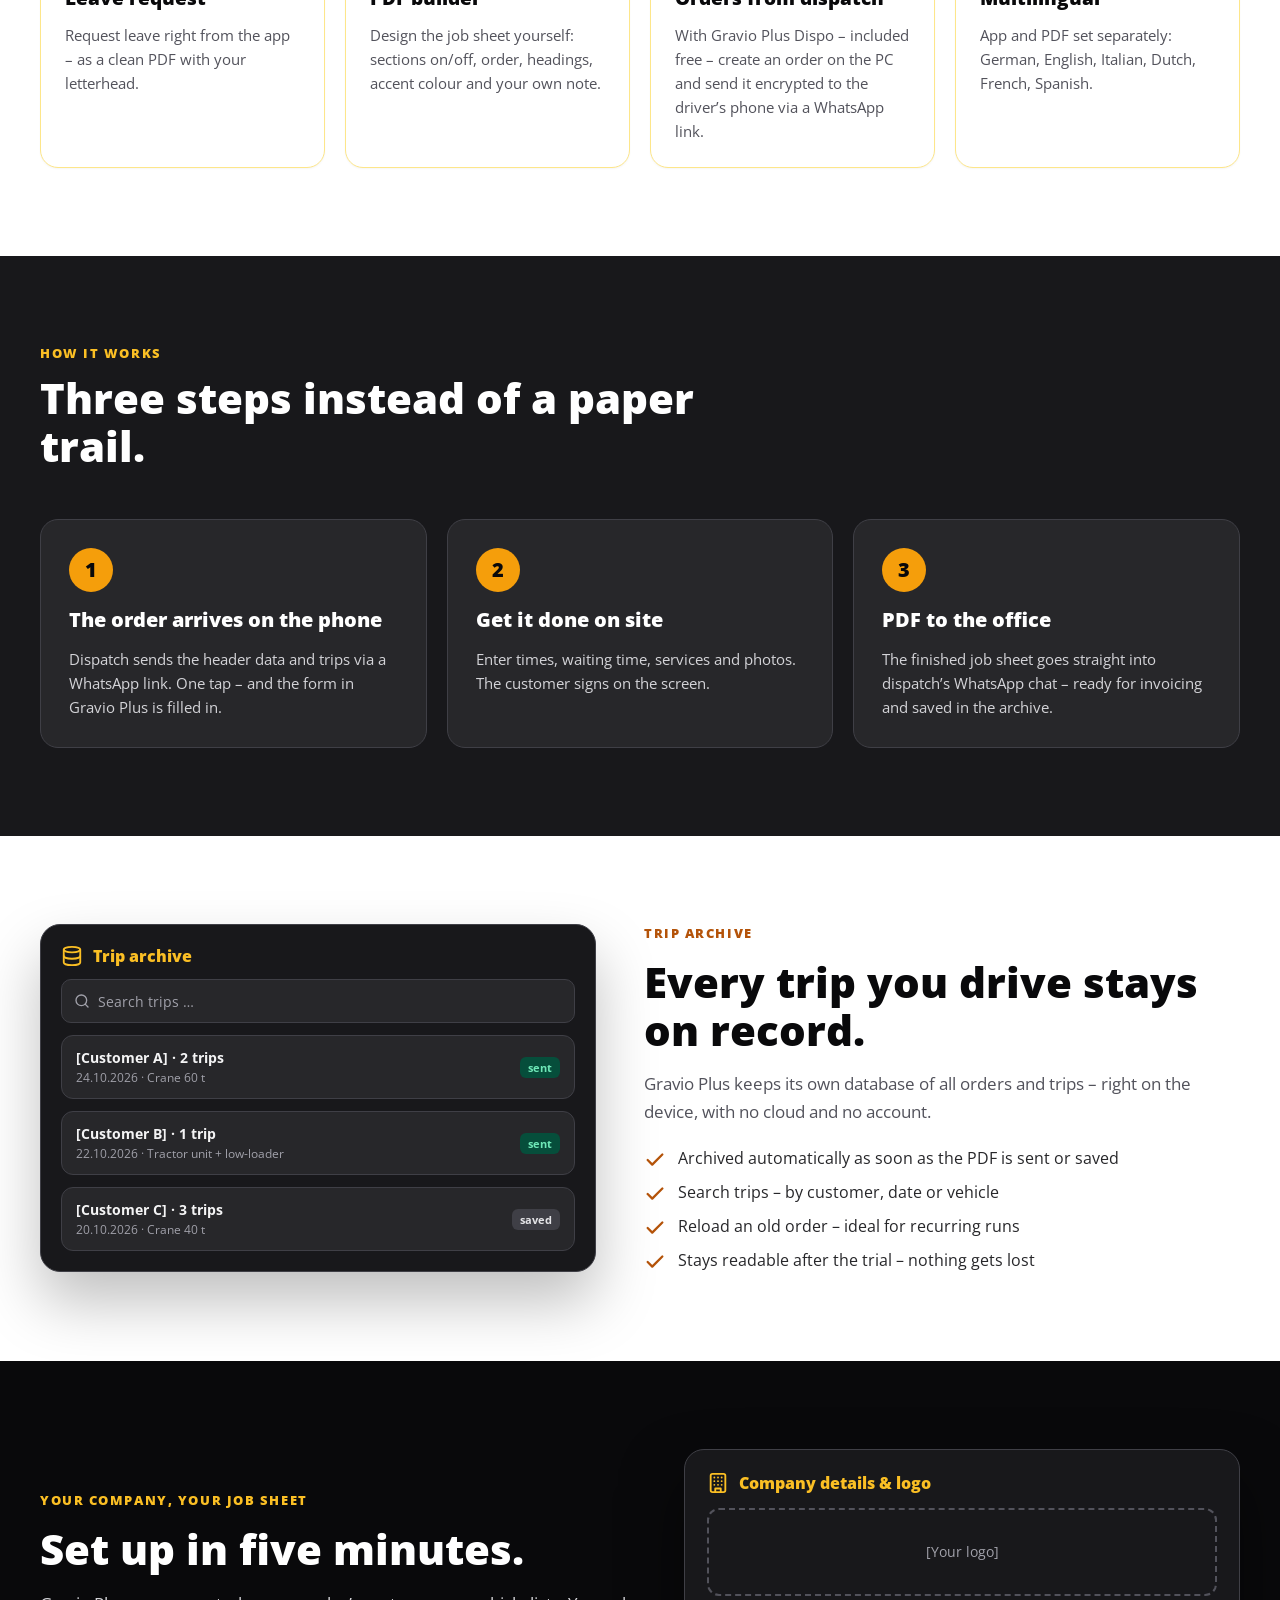
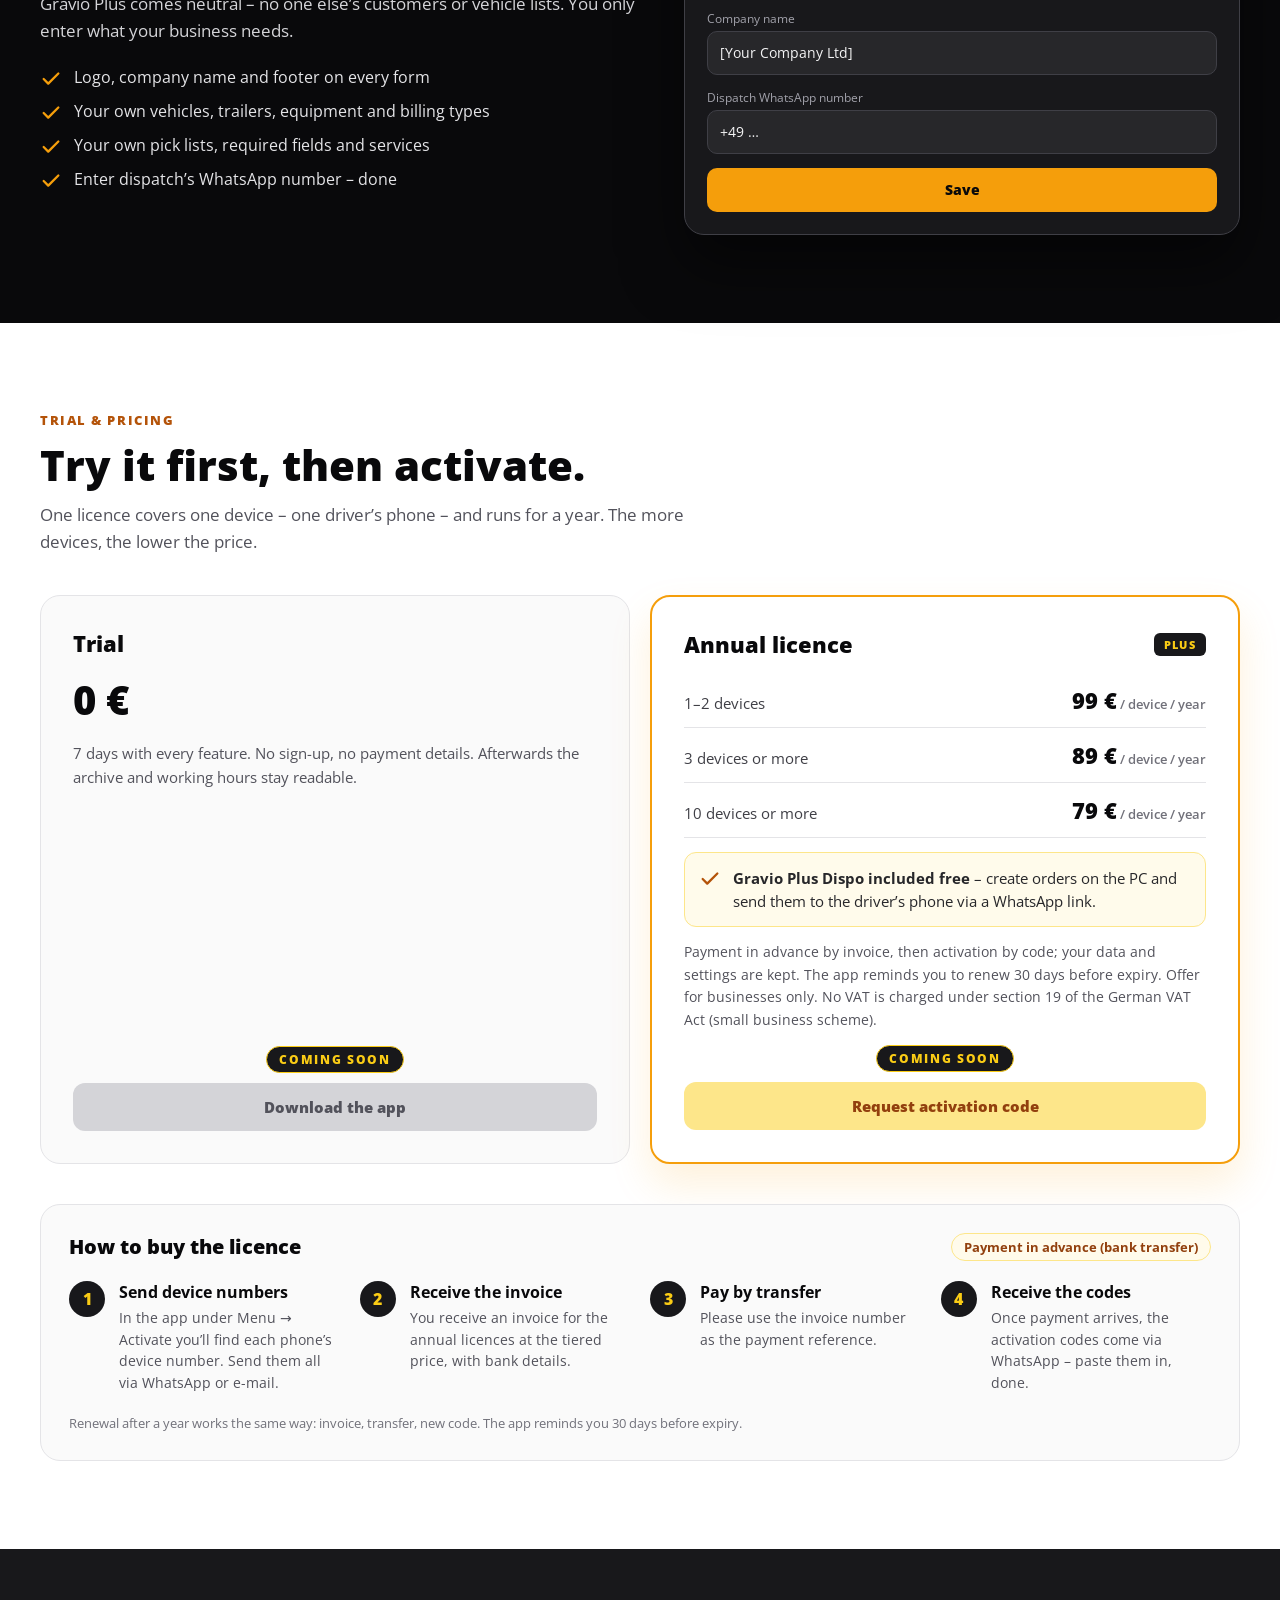
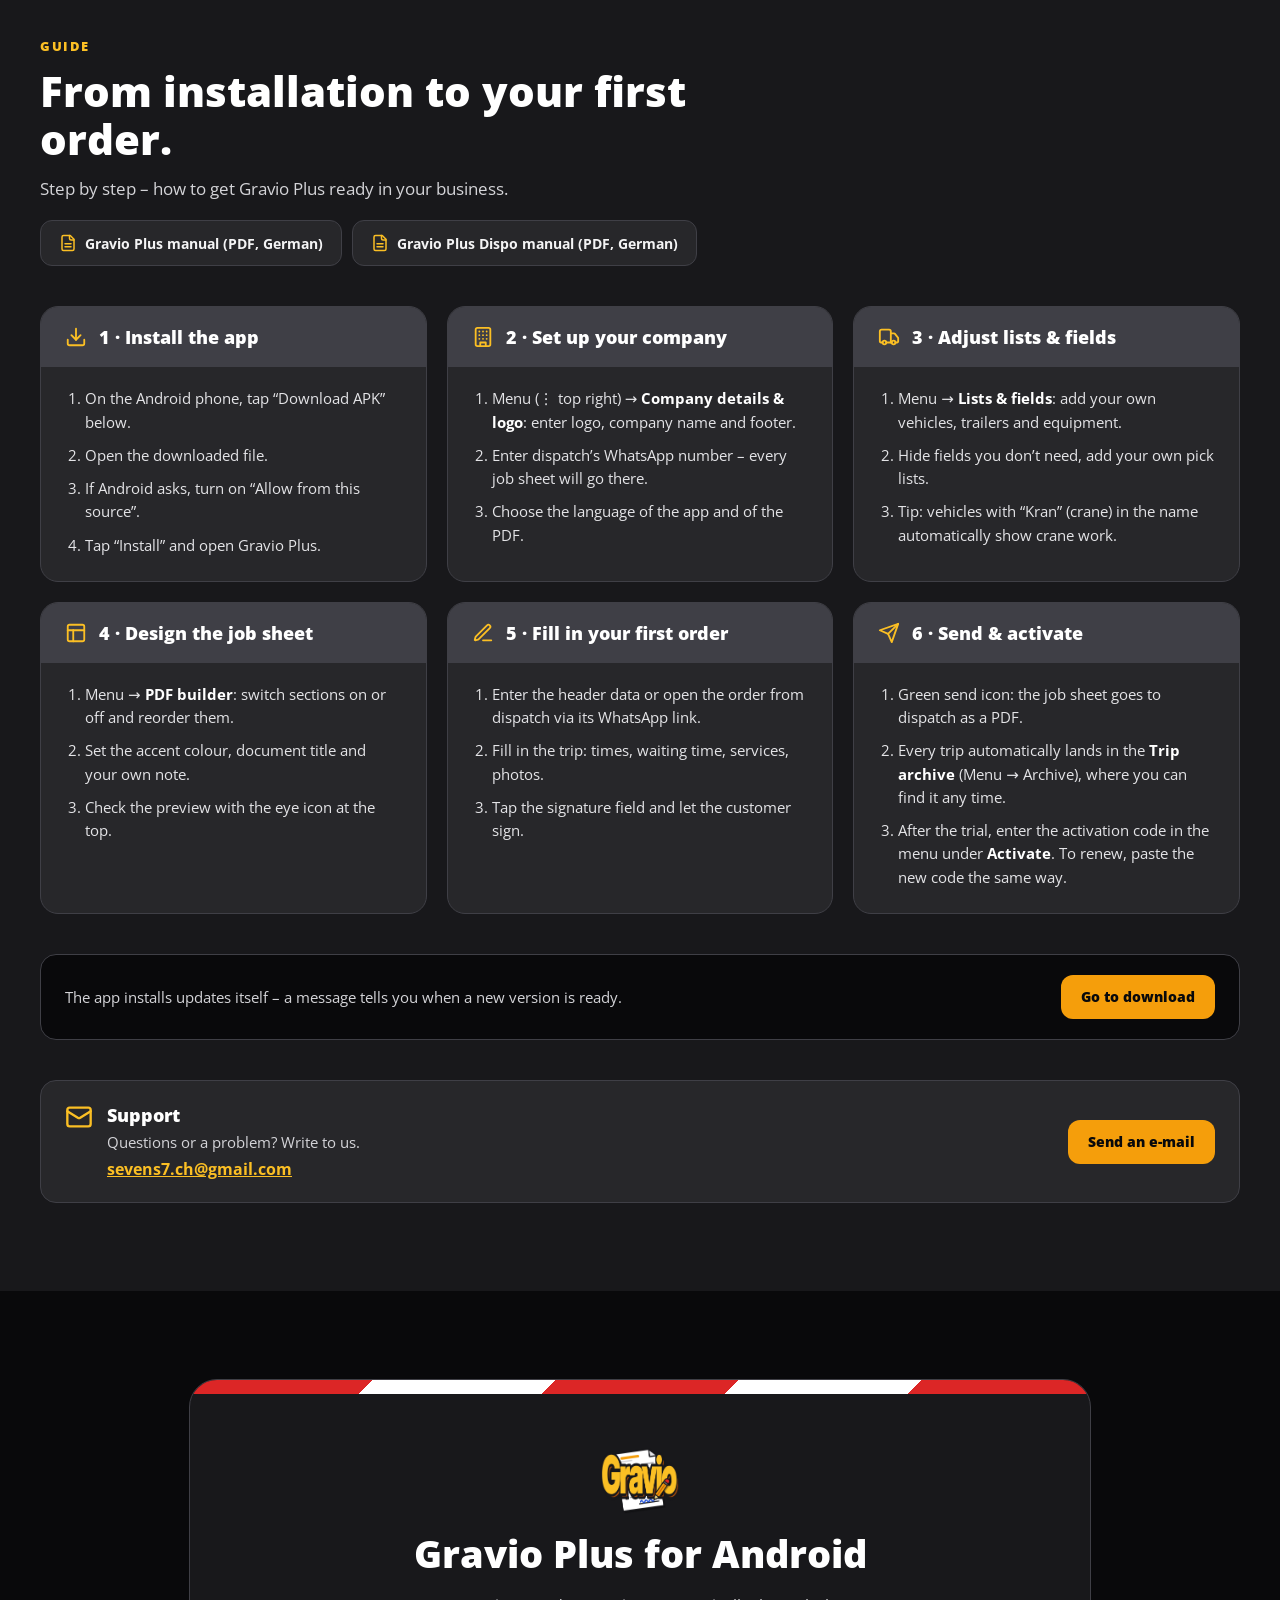
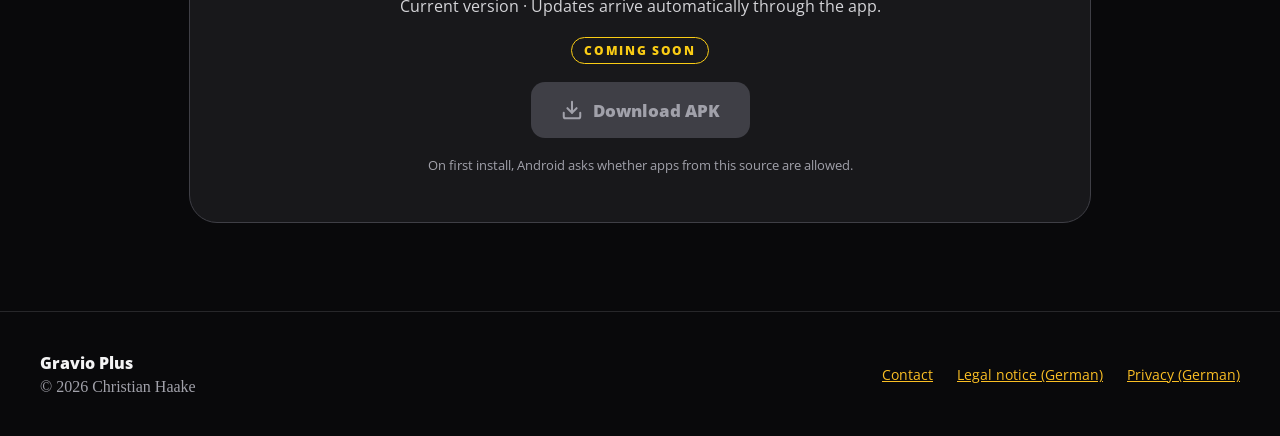
==== commit d3827c76: "Startseite: „Für Schwertransport“, Fahrzeug im Beispiel neutral Co-Authored-By: Claude Opus 5.5 <nor" ====
--- a/en/index.html
+++ b/en/index.html
@@ -47,7 +47,7 @@
       <div style="flex: 1 1 460px; min-width: 0; display: flex; flex-direction: column; gap: 24px">
         <span style="align-self: flex-start; display: inline-flex; align-items: center; gap: 8px; padding: 6px 14px; border-radius: 999px; background: #27272a; border: 1px solid #3f3f46; color: #fcd34d; font-size: 13px; font-weight: 700; letter-spacing: .04em">
           <svg class="ic" style="width: 16px; height: 16px" viewBox="0 0 24 24" fill="none" stroke="currentColor" stroke-width="2" stroke-linecap="round" stroke-linejoin="round" aria-hidden="true"><path d="M14 18V6a2 2 0 0 0-2-2H4a2 2 0 0 0-2 2v11a1 1 0 0 0 1 1h2"></path><path d="M15 18H9"></path><path d="M19 18h2a1 1 0 0 0 1-1v-3.65a1 1 0 0 0-.22-.624l-3.48-4.35A1 1 0 0 0 17.52 8H14"></path><circle cx="17" cy="18" r="2"></circle><circle cx="7" cy="18" r="2"></circle></svg>
-          For heavy haulage and crane work
+          For heavy haulage
         </span>
         <h1 style="margin: 0; font-size: clamp(36px, 5vw, 60px); line-height: 1.05; font-weight: 800; letter-spacing: -.02em; color: #ffffff">The job sheet that goes straight from the cab to the office.</h1>
         <p style="margin: 0; font-size: clamp(20px, 2.4vw, 26px); line-height: 1.3; font-weight: 700; color: #fbbf24">With time tracking – at the push of a button or automatically via the company Wi-Fi.</p>
@@ -92,7 +92,7 @@
                 </div>
                 <div style="flex: 1">
                   <div style="font-size: 10px; color: #a1a1aa; margin-bottom: 3px">Vehicle</div>
-                  <div style="height: 30px; border-radius: 8px; background: #18181b; border: 1px solid #3f3f46; padding: 0 8px; display: flex; align-items: center; font-size: 11px; color: #e4e4e7">Crane 60 t</div>
+                  <div style="height: 30px; border-radius: 8px; background: #18181b; border: 1px solid #3f3f46; padding: 0 8px; display: flex; align-items: center; font-size: 11px; color: #e4e4e7">[Vehicle]</div>
                 </div>
               </div>
             </div>
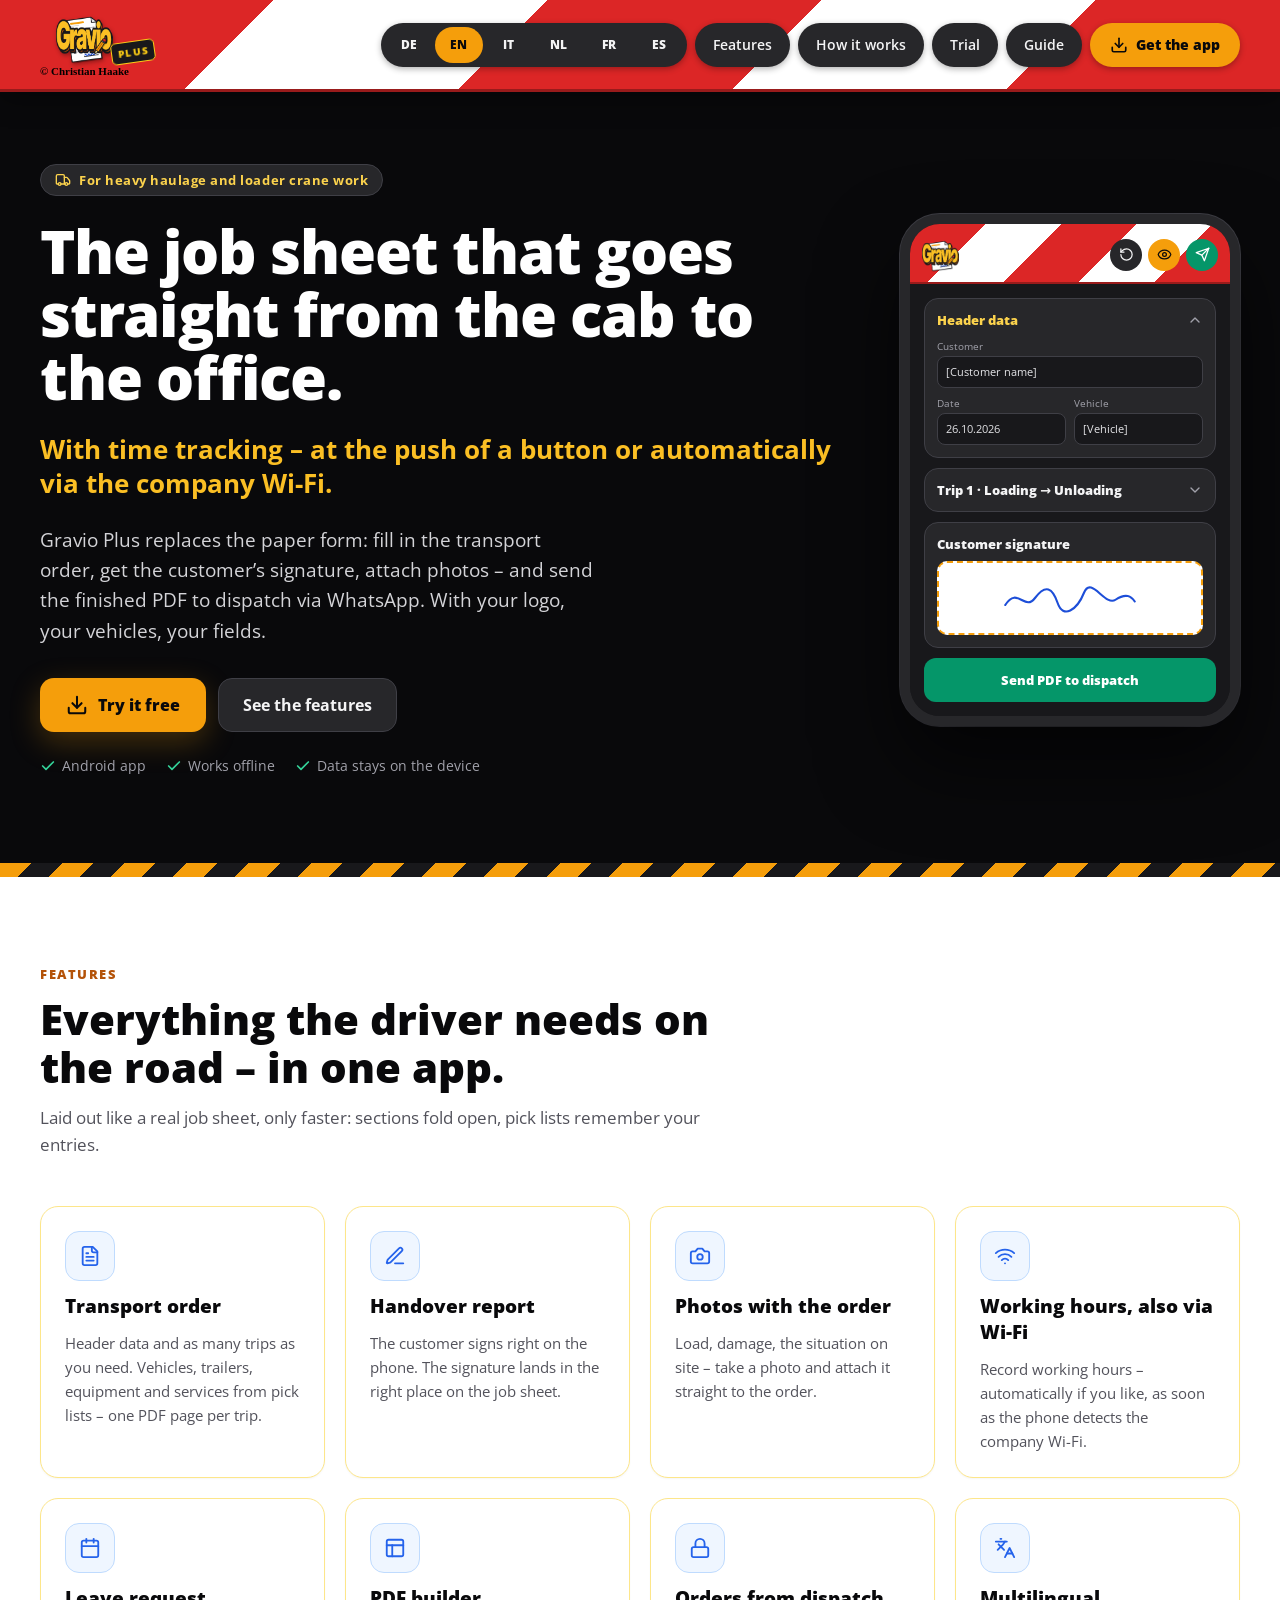
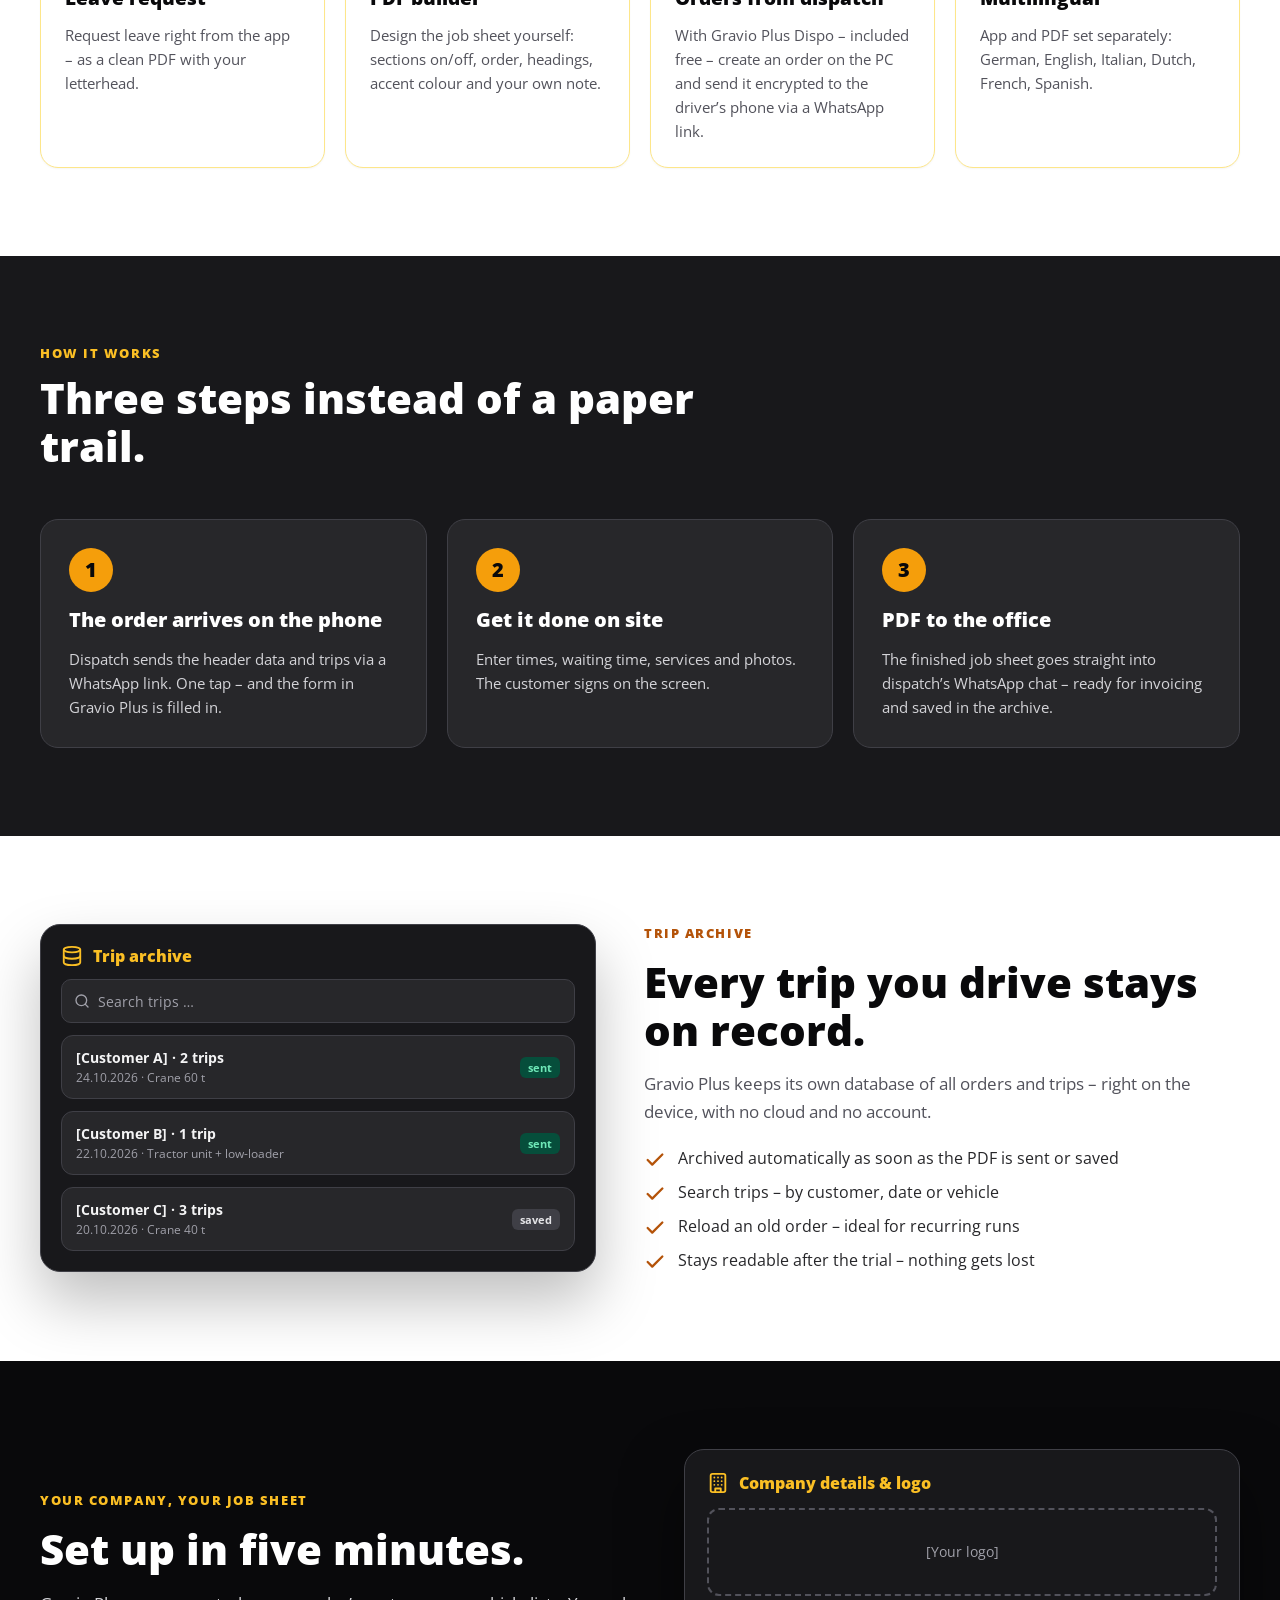
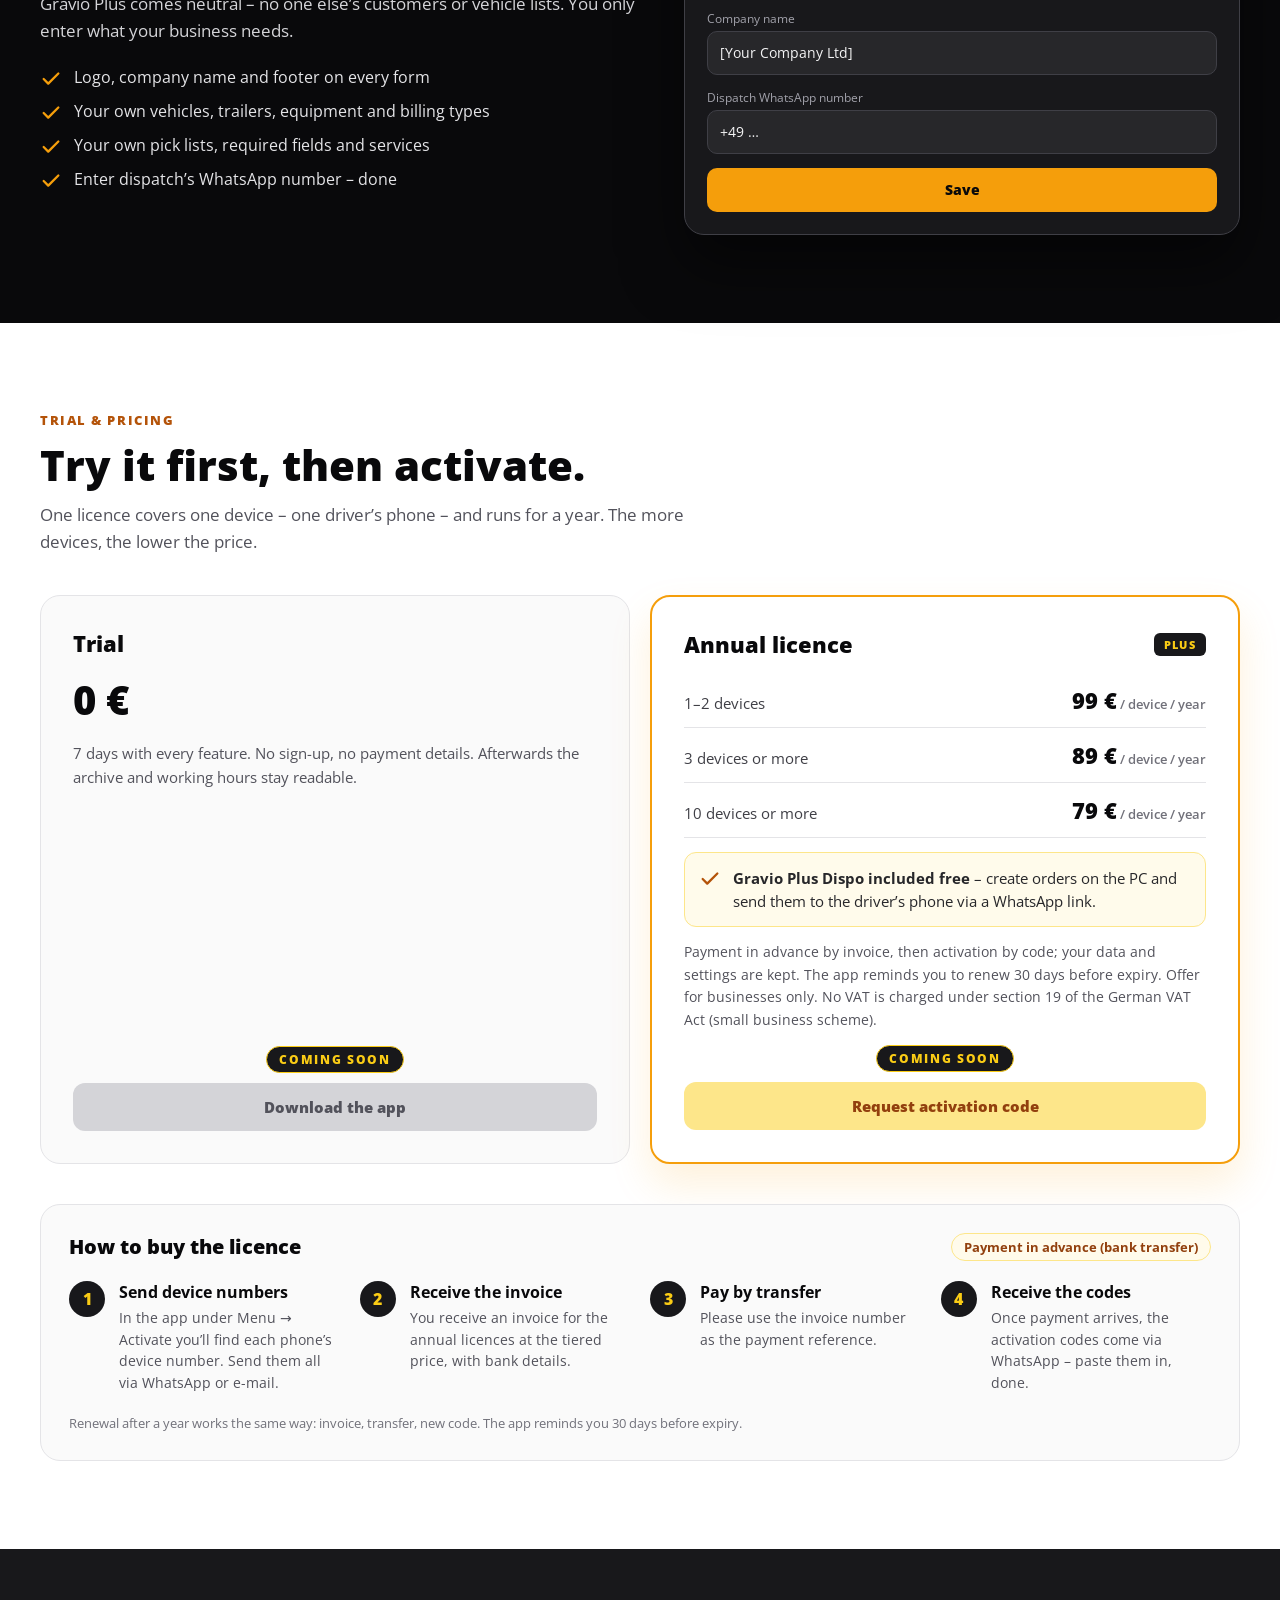
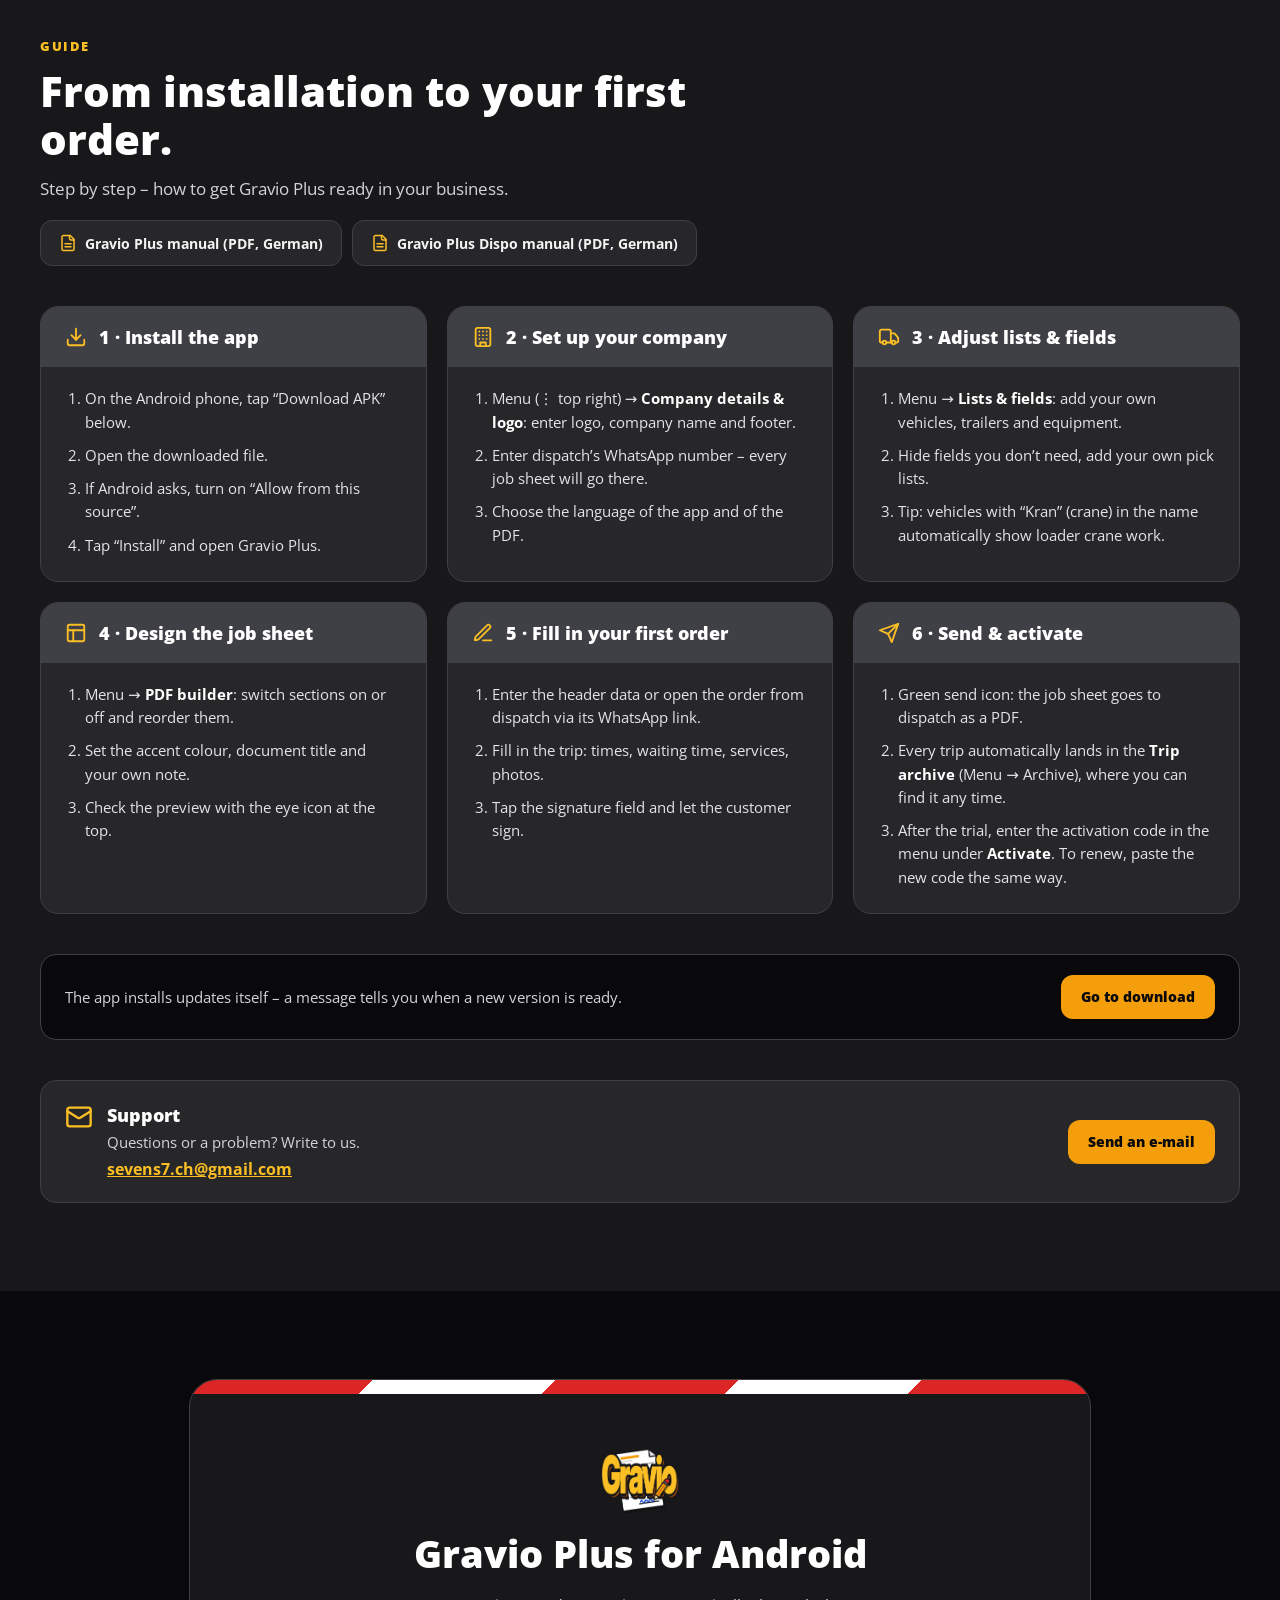
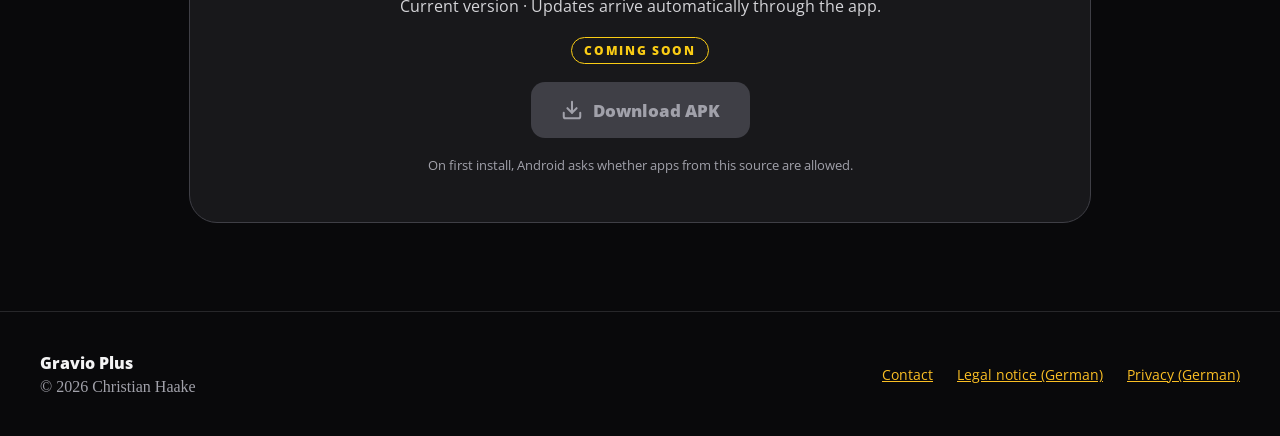
==== commit 1fdff96d: "Ladekranarbeiten statt Kranarbeiten (Webseite in allen Sprachen, Handbuch) Co-Authored-By: Claude Op" ====
--- a/en/index.html
+++ b/en/index.html
@@ -6,7 +6,7 @@
 <title>Gravio Plus – Digital transport order for Android</title>
 <link rel="alternate" hreflang="de" href="https://sevens7ch-tech.github.io/Website-Gravio-Plus/"><link rel="alternate" hreflang="en" href="https://sevens7ch-tech.github.io/Website-Gravio-Plus/en/"><link rel="alternate" hreflang="it" href="https://sevens7ch-tech.github.io/Website-Gravio-Plus/it/"><link rel="alternate" hreflang="nl" href="https://sevens7ch-tech.github.io/Website-Gravio-Plus/nl/"><link rel="alternate" hreflang="fr" href="https://sevens7ch-tech.github.io/Website-Gravio-Plus/fr/"><link rel="alternate" hreflang="es" href="https://sevens7ch-tech.github.io/Website-Gravio-Plus/es/"><link rel="alternate" hreflang="x-default" href="https://sevens7ch-tech.github.io/Website-Gravio-Plus/">
 <script>(function(){try{if('scrollRestoration' in history)history.scrollRestoration='manual';if(location.hash){history.replaceState(null,'',location.pathname+location.search);}window.scrollTo(0,0);window.addEventListener('load',function(){window.scrollTo(0,0);});}catch(e){}})();</script><script>(function(){try{document.addEventListener('click',function(e){var a=e.target.closest&&e.target.closest('[data-lang]');if(a)localStorage.setItem('gravio_lang',a.getAttribute('data-lang'));});}catch(e){}})();</script>
-<meta name="description" content="Gravio Plus: transport order, handover report with signature, photos, trip archive and PDF via WhatsApp – the app for heavy haulage and crane work.">
+<meta name="description" content="Gravio Plus: transport order, handover report with signature, photos, trip archive and PDF via WhatsApp – the app for heavy haulage and loader crane work.">
 <link rel="icon" href="../logo.png">
 <style>
 @font-face{font-family:'Open Sans';src:url('../fonts/OpenSans-Variable.ttf') format('truetype');font-weight:300 800;font-display:swap}
@@ -47,7 +47,7 @@
       <div style="flex: 1 1 460px; min-width: 0; display: flex; flex-direction: column; gap: 24px">
         <span style="align-self: flex-start; display: inline-flex; align-items: center; gap: 8px; padding: 6px 14px; border-radius: 999px; background: #27272a; border: 1px solid #3f3f46; color: #fcd34d; font-size: 13px; font-weight: 700; letter-spacing: .04em">
           <svg class="ic" style="width: 16px; height: 16px" viewBox="0 0 24 24" fill="none" stroke="currentColor" stroke-width="2" stroke-linecap="round" stroke-linejoin="round" aria-hidden="true"><path d="M14 18V6a2 2 0 0 0-2-2H4a2 2 0 0 0-2 2v11a1 1 0 0 0 1 1h2"></path><path d="M15 18H9"></path><path d="M19 18h2a1 1 0 0 0 1-1v-3.65a1 1 0 0 0-.22-.624l-3.48-4.35A1 1 0 0 0 17.52 8H14"></path><circle cx="17" cy="18" r="2"></circle><circle cx="7" cy="18" r="2"></circle></svg>
-          For heavy haulage
+          For heavy haulage and loader crane work
         </span>
         <h1 style="margin: 0; font-size: clamp(36px, 5vw, 60px); line-height: 1.05; font-weight: 800; letter-spacing: -.02em; color: #ffffff">The job sheet that goes straight from the cab to the office.</h1>
         <p style="margin: 0; font-size: clamp(20px, 2.4vw, 26px); line-height: 1.3; font-weight: 700; color: #fbbf24">With time tracking – at the push of a button or automatically via the company Wi-Fi.</p>
@@ -419,7 +419,7 @@
           <ol style="margin: 0; padding: 20px 24px 24px 44px; display: flex; flex-direction: column; gap: 10px; font-size: 15px; line-height: 1.55; color: #e4e4e7">
             <li>Menu → <strong style="color: #ffffff">Lists &amp; fields</strong>: add your own vehicles, trailers and equipment.</li>
             <li>Hide fields you don’t need, add your own pick lists.</li>
-            <li>Tip: vehicles with “Kran” (crane) in the name automatically show crane work.</li>
+            <li>Tip: vehicles with “Kran” (crane) in the name automatically show loader crane work.</li>
           </ol>
         </div>
 
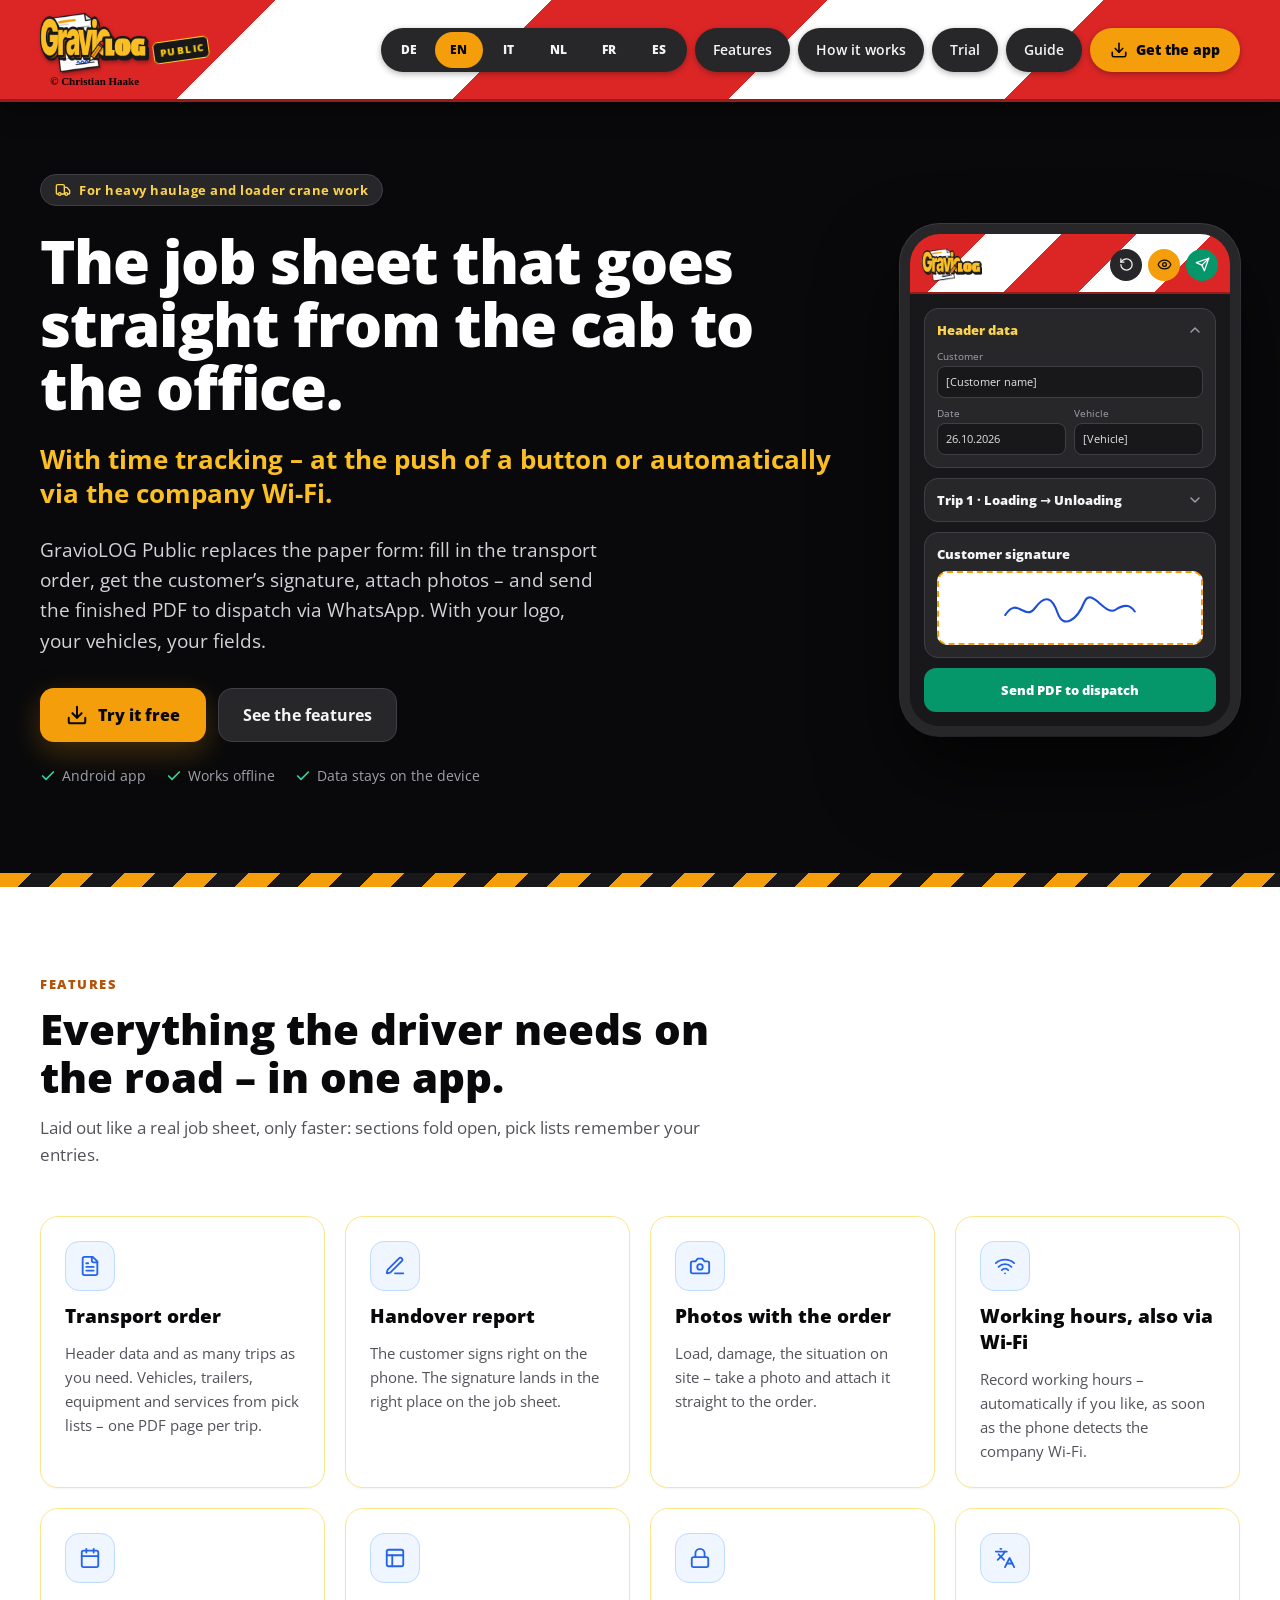
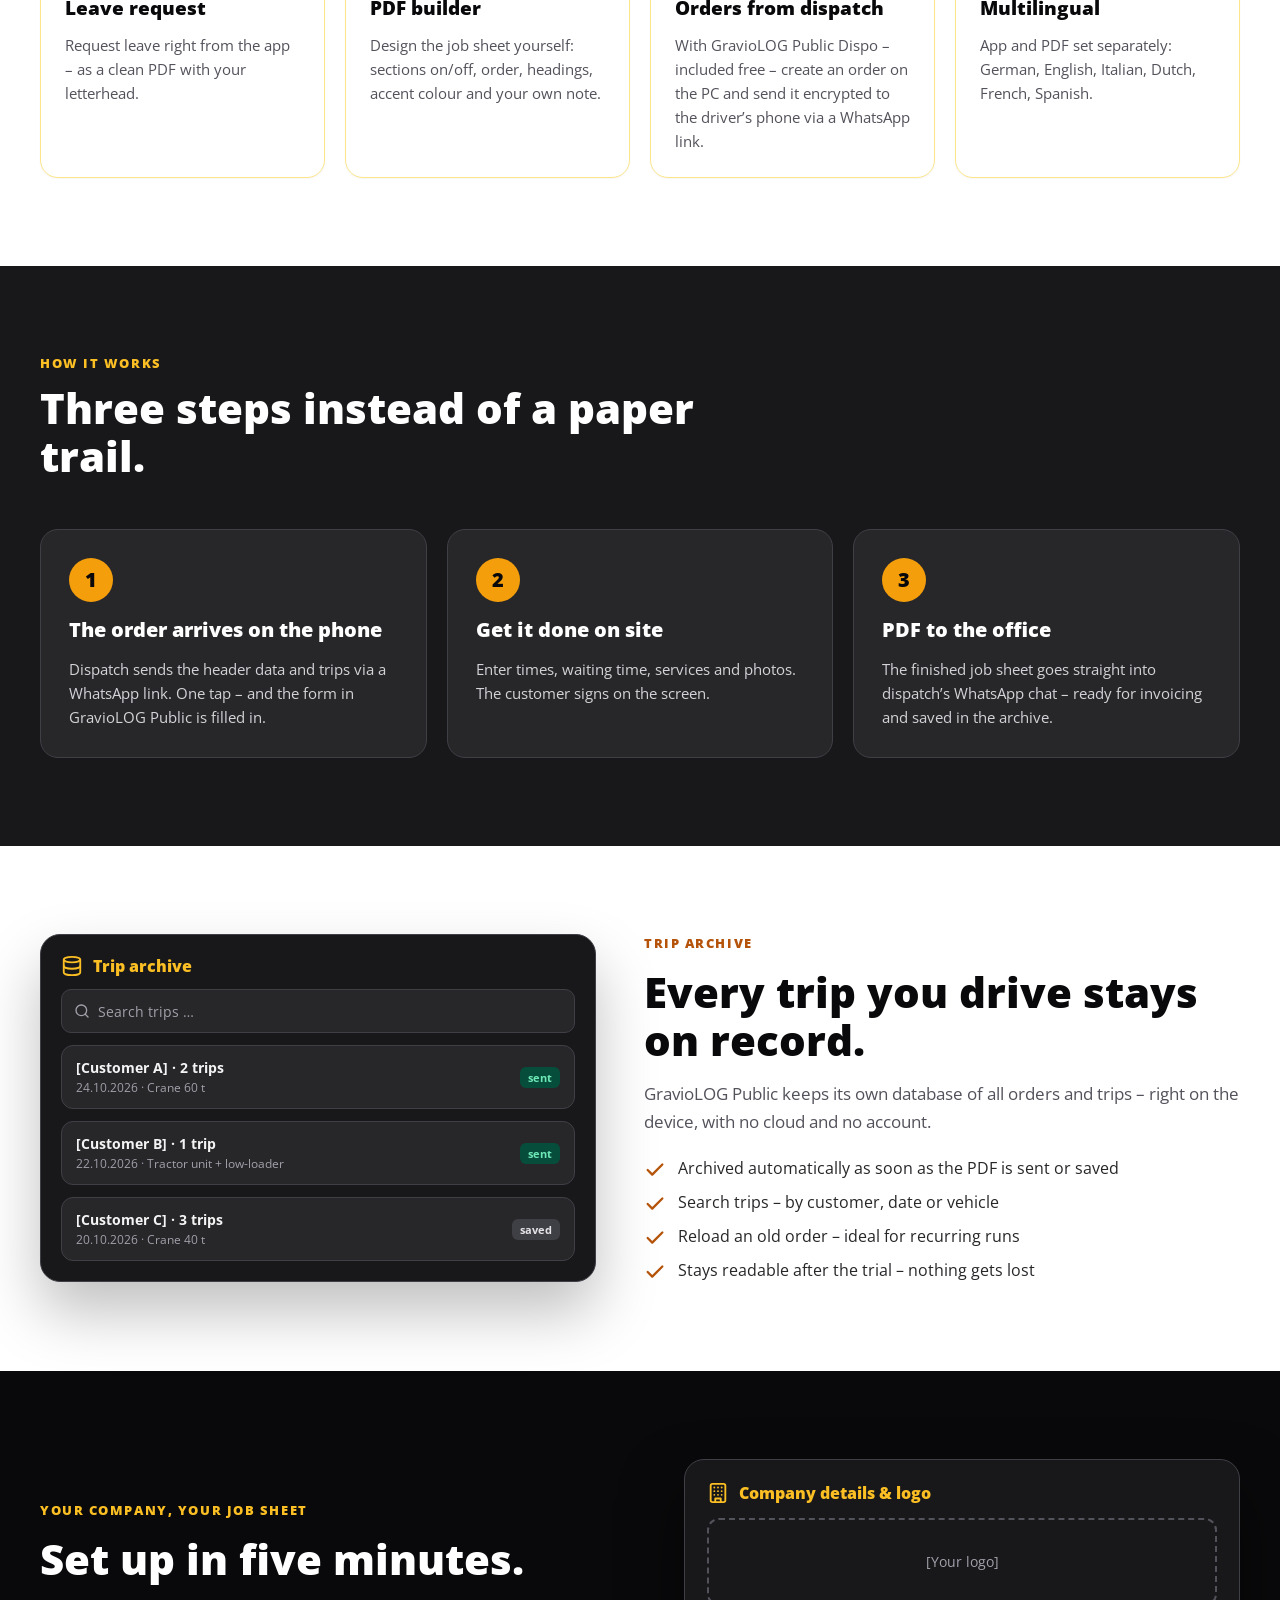
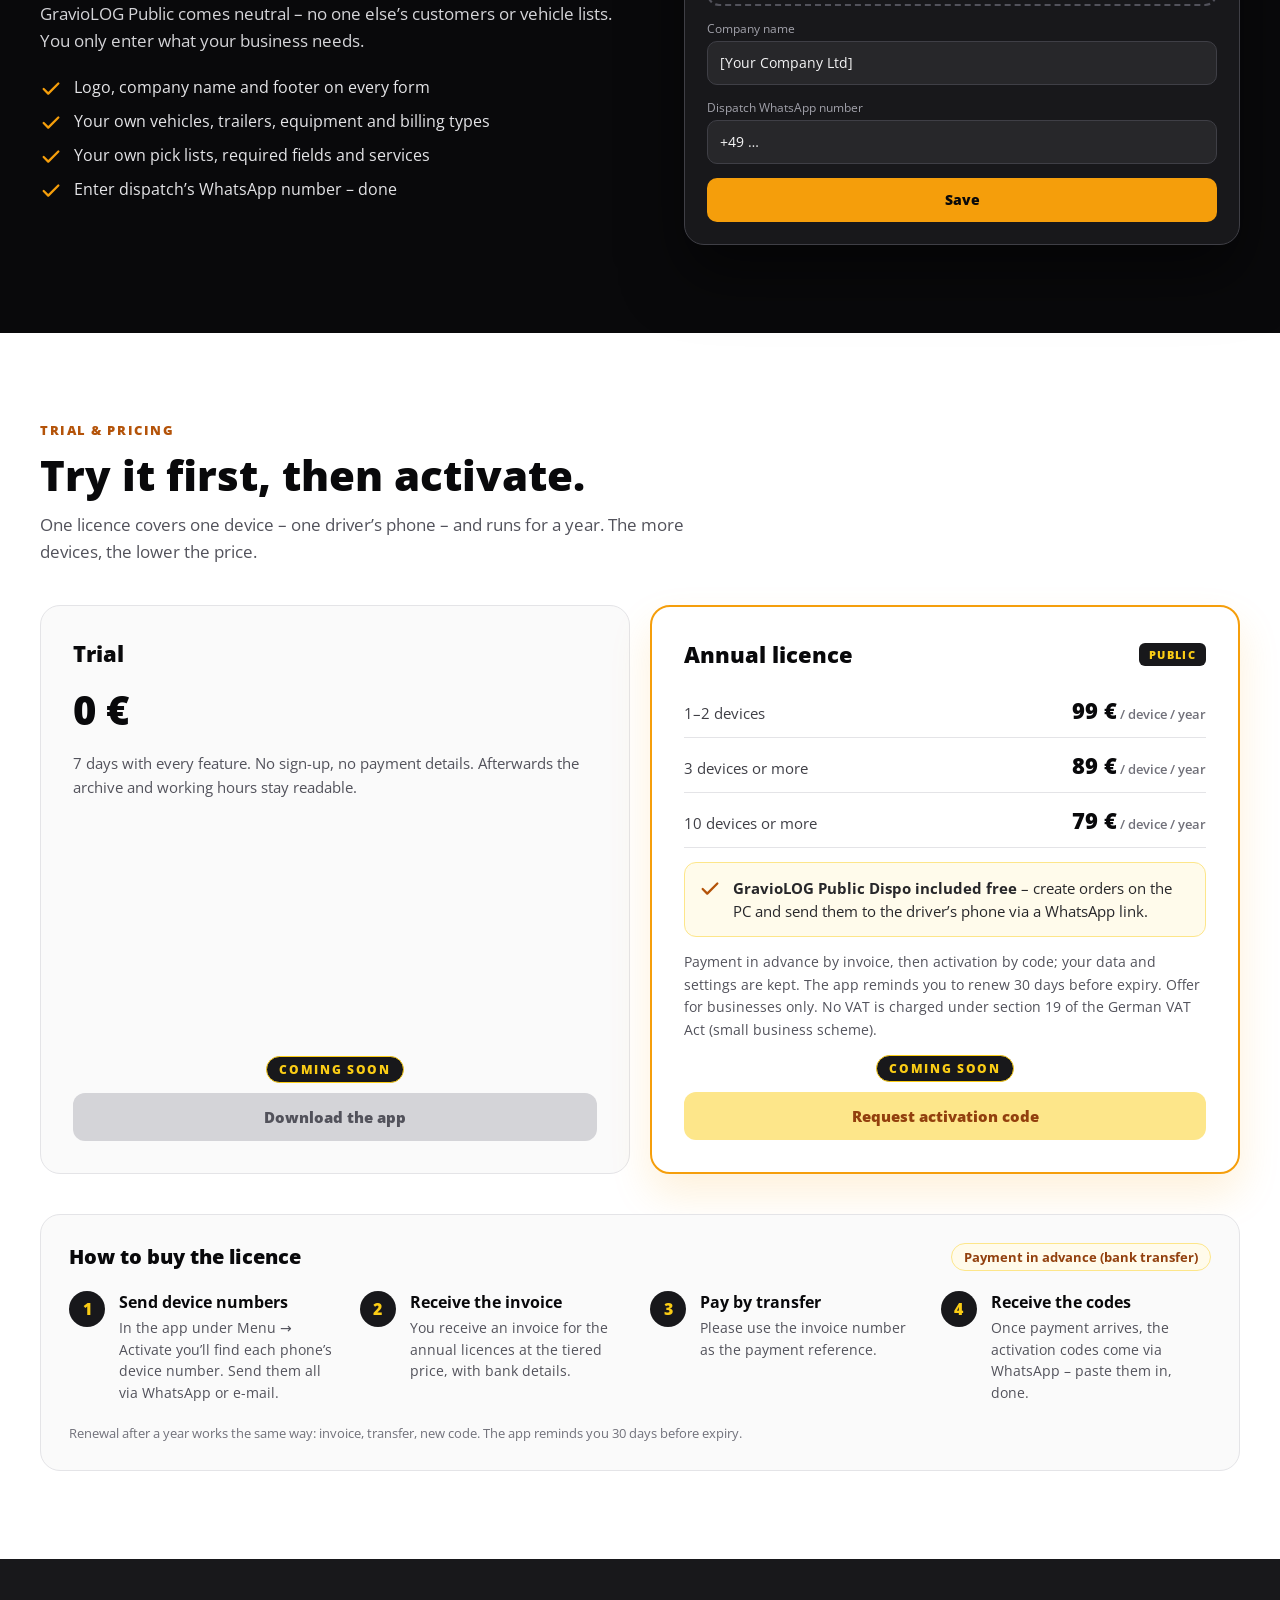
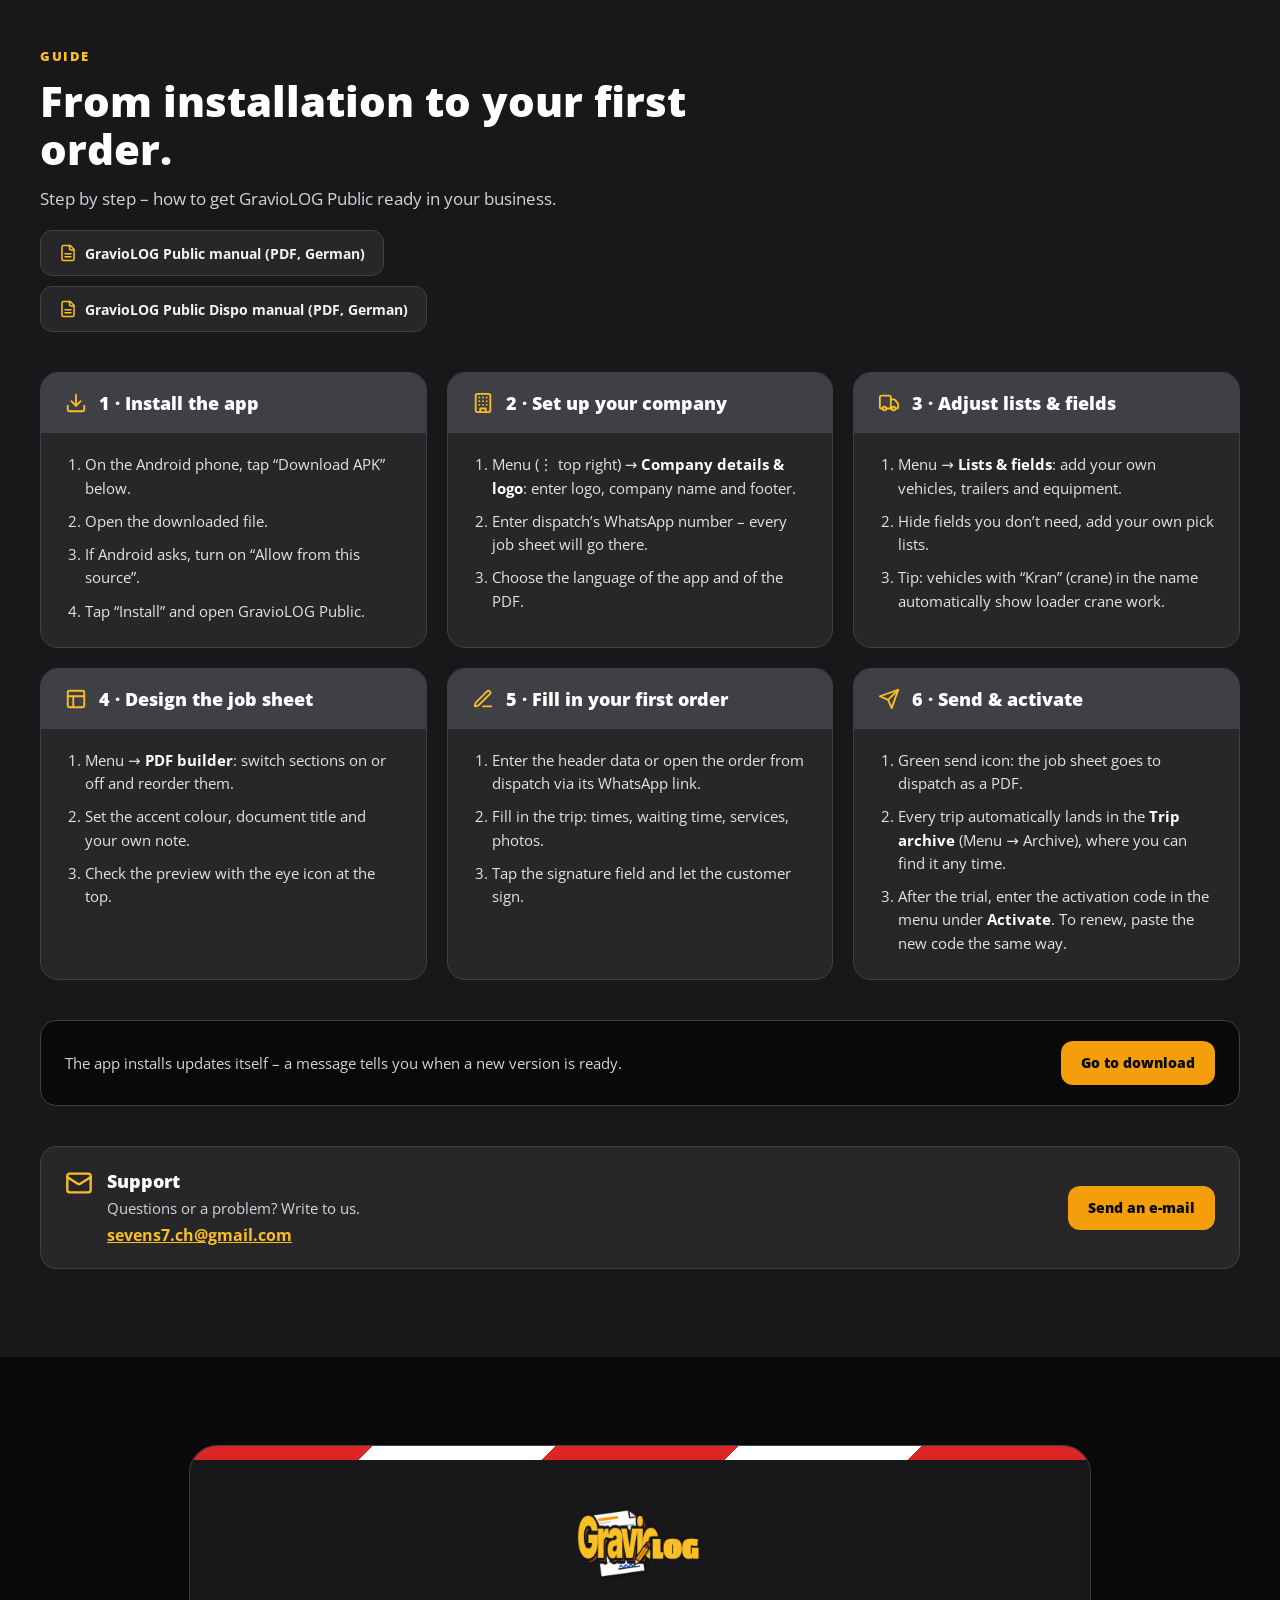
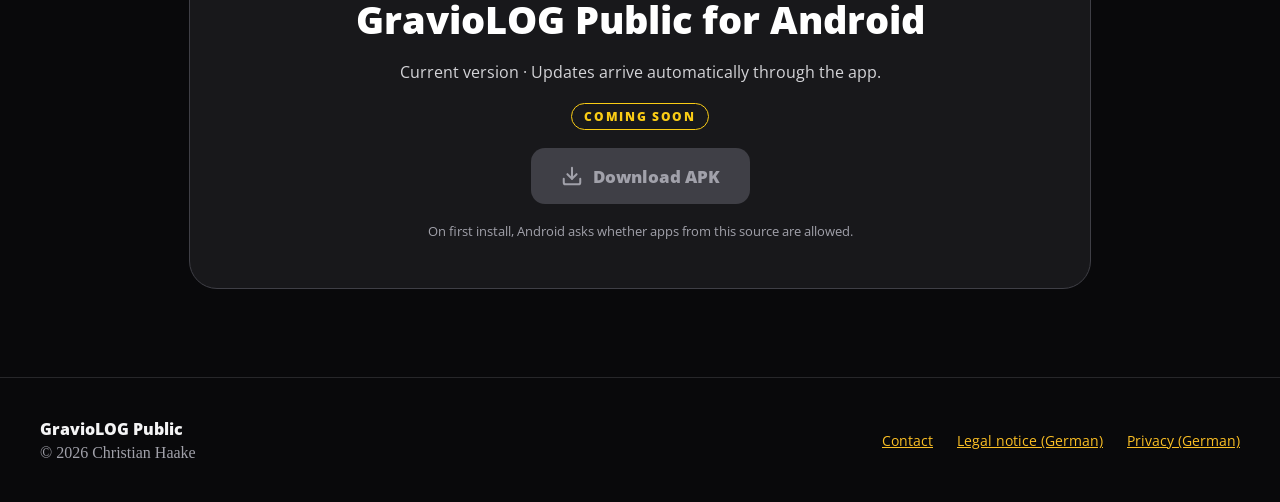
==== commit a71517ee: "Neuer Name GravioLOG Public: Logo, Texte in allen Sprachen, Rechnung, Handbücher Co-Authored-By: Cla" ====
--- a/en/index.html
+++ b/en/index.html
@@ -3,10 +3,10 @@
 <head>
 <meta charset="utf-8">
 <meta name="viewport" content="width=device-width, initial-scale=1">
-<title>Gravio Plus – Digital transport order for Android</title>
+<title>GravioLOG Public – Digital transport order for Android</title>
 <link rel="alternate" hreflang="de" href="https://sevens7ch-tech.github.io/Website-Gravio-Plus/"><link rel="alternate" hreflang="en" href="https://sevens7ch-tech.github.io/Website-Gravio-Plus/en/"><link rel="alternate" hreflang="it" href="https://sevens7ch-tech.github.io/Website-Gravio-Plus/it/"><link rel="alternate" hreflang="nl" href="https://sevens7ch-tech.github.io/Website-Gravio-Plus/nl/"><link rel="alternate" hreflang="fr" href="https://sevens7ch-tech.github.io/Website-Gravio-Plus/fr/"><link rel="alternate" hreflang="es" href="https://sevens7ch-tech.github.io/Website-Gravio-Plus/es/"><link rel="alternate" hreflang="x-default" href="https://sevens7ch-tech.github.io/Website-Gravio-Plus/">
 <script>(function(){try{if('scrollRestoration' in history)history.scrollRestoration='manual';if(location.hash){history.replaceState(null,'',location.pathname+location.search);}window.scrollTo(0,0);window.addEventListener('load',function(){window.scrollTo(0,0);});}catch(e){}})();</script><script>(function(){try{document.addEventListener('click',function(e){var a=e.target.closest&&e.target.closest('[data-lang]');if(a)localStorage.setItem('gravio_lang',a.getAttribute('data-lang'));});}catch(e){}})();</script>
-<meta name="description" content="Gravio Plus: transport order, handover report with signature, photos, trip archive and PDF via WhatsApp – the app for heavy haulage and loader crane work.">
+<meta name="description" content="GravioLOG Public: transport order, handover report with signature, photos, trip archive and PDF via WhatsApp – the app for heavy haulage and loader crane work.">
 <link rel="icon" href="../logo.png">
 <style>
 @font-face{font-family:'Open Sans';src:url('../fonts/OpenSans-Variable.ttf') format('truetype');font-weight:300 800;font-display:swap}
@@ -22,9 +22,9 @@
   <!-- Kopfzeile wie in der App: rot-weiße Warnbake -->
   <header style="position: sticky; top: 0; z-index: 10; background: linear-gradient(135deg, #dc2626 0 20%, #ffffff 20% 40%, #dc2626 40% 60%, #ffffff 60% 80%, #dc2626 80% 100%); border-bottom: 3px solid #991b1b; box-shadow: 0 8px 24px rgba(0,0,0,.35)">
     <div style="max-width: 1200px; margin: 0 auto; padding: 12px 24px; display: flex; flex-wrap: wrap; align-items: center; justify-content: space-between; gap: 12px">
-      <a href="#top" aria-label="Gravio Plus home" style="display: flex; flex-direction: column; align-items: center; text-decoration: none; position: relative">
-        <img src="../logo.png" alt="Gravio" style="height: 52px; width: auto; filter: drop-shadow(1px 2px 2px rgba(0,0,0,.35))">
-        <span style="position: absolute; right: -26px; bottom: 14px; background: #18181b; color: #facc15; border: 1px solid #facc15; border-radius: 5px; font-size: 10px; font-weight: 800; letter-spacing: .14em; padding: 3px 4px 3px 6px; transform: rotate(-8deg)">PLUS</span>
+      <a href="#top" aria-label="GravioLOG Public home" style="display: flex; flex-direction: column; align-items: center; text-decoration: none; position: relative">
+        <img src="../logo.png" alt="GravioLOG" style="height: 62px; width: auto; filter: drop-shadow(1px 2px 2px rgba(0,0,0,.35))">
+        <span style="position: absolute; right: -60px; bottom: 26px; background: #18181b; color: #facc15; border: 1px solid #facc15; border-radius: 5px; font-size: 10px; font-weight: 800; letter-spacing: .14em; padding: 3px 4px 3px 6px; transform: rotate(-8deg)">PUBLIC</span>
         <span style="font-family: 'Dancing Script', 'Segoe Script', 'Brush Script MT', cursive; font-weight: 700; font-size: 11px; color: #000000; margin-top: 1px">© Christian Haake</span>
       </a>
       <nav aria-label="Main navigation" style="display: flex; flex-wrap: wrap; align-items: center; gap: 8px">
@@ -51,7 +51,7 @@
         </span>
         <h1 style="margin: 0; font-size: clamp(36px, 5vw, 60px); line-height: 1.05; font-weight: 800; letter-spacing: -.02em; color: #ffffff">The job sheet that goes straight from the cab to the office.</h1>
         <p style="margin: 0; font-size: clamp(20px, 2.4vw, 26px); line-height: 1.3; font-weight: 700; color: #fbbf24">With time tracking – at the push of a button or automatically via the company Wi-Fi.</p>
-        <p style="margin: 0; font-size: 19px; line-height: 1.6; color: #d4d4d8; max-width: 560px">Gravio Plus replaces the paper form: fill in the transport order, get the customer’s signature, attach photos – and send the finished PDF to dispatch via WhatsApp. With your logo, your vehicles, your fields.</p>
+        <p style="margin: 0; font-size: 19px; line-height: 1.6; color: #d4d4d8; max-width: 560px">GravioLOG Public replaces the paper form: fill in the transport order, get the customer’s signature, attach photos – and send the finished PDF to dispatch via WhatsApp. With your logo, your vehicles, your fields.</p>
         <div style="display: flex; flex-wrap: wrap; gap: 12px; padding-top: 8px">
           <a href="#download" style="display: inline-flex; align-items: center; gap: 10px; min-height: 52px; padding: 0 26px; border-radius: 14px; background: #f59e0b; color: #09090b; font-size: 16px; font-weight: 800; text-decoration: none; box-shadow: 0 10px 30px rgba(245,158,11,.25)">
             <svg class="ic" viewBox="0 0 24 24" fill="none" stroke="currentColor" stroke-width="2.2" stroke-linecap="round" stroke-linejoin="round" aria-hidden="true"><path d="M21 15v4a2 2 0 0 1-2 2H5a2 2 0 0 1-2-2v-4"></path><polyline points="7 10 12 15 17 10"></polyline><line x1="12" x2="12" y1="15" y2="3"></line></svg>
@@ -165,7 +165,7 @@
         <div style="border-radius: 18px; background: #ffffff; border: 1px solid #fde68a; padding: 24px; display: flex; flex-direction: column; gap: 12px; box-shadow: 0 1px 2px rgba(0,0,0,.04)">
           <span style="width: 48px; height: 48px; border-radius: 14px; background: #eff6ff; border: 1px solid #bfdbfe; color: #2563eb; display: flex; align-items: center; justify-content: center"><svg class="ic" viewBox="0 0 24 24" fill="none" stroke="currentColor" stroke-width="2" stroke-linecap="round" stroke-linejoin="round" aria-hidden="true"><rect width="18" height="11" x="3" y="11" rx="2" ry="2"></rect><path d="M7 11V7a5 5 0 0 1 10 0v4"></path></svg></span>
           <h3 style="margin: 0; font-size: 19px; font-weight: 800; color: #09090b">Orders from dispatch</h3>
-          <p style="margin: 0; font-size: 15px; line-height: 1.6; color: #52525b">With Gravio Plus Dispo – included free – create an order on the PC and send it encrypted to the driver’s phone via a WhatsApp link.</p>
+          <p style="margin: 0; font-size: 15px; line-height: 1.6; color: #52525b">With GravioLOG Public Dispo – included free – create an order on the PC and send it encrypted to the driver’s phone via a WhatsApp link.</p>
         </div>
 
         <div style="border-radius: 18px; background: #ffffff; border: 1px solid #fde68a; padding: 24px; display: flex; flex-direction: column; gap: 12px; box-shadow: 0 1px 2px rgba(0,0,0,.04)">
@@ -189,7 +189,7 @@
         <div style="border-radius: 18px; background: #27272a; border: 1px solid #3f3f46; padding: 28px; display: flex; flex-direction: column; gap: 14px">
           <span style="width: 44px; height: 44px; border-radius: 999px; background: #f59e0b; color: #09090b; font-size: 20px; font-weight: 800; display: flex; align-items: center; justify-content: center">1</span>
           <h3 style="margin: 0; font-size: 20px; font-weight: 800; color: #ffffff">The order arrives on the phone</h3>
-          <p style="margin: 0; font-size: 15px; line-height: 1.6; color: #d4d4d8">Dispatch sends the header data and trips via a WhatsApp link. One tap – and the form in Gravio Plus is filled in.</p>
+          <p style="margin: 0; font-size: 15px; line-height: 1.6; color: #d4d4d8">Dispatch sends the header data and trips via a WhatsApp link. One tap – and the form in GravioLOG Public is filled in.</p>
         </div>
         <div style="border-radius: 18px; background: #27272a; border: 1px solid #3f3f46; padding: 28px; display: flex; flex-direction: column; gap: 14px">
           <span style="width: 44px; height: 44px; border-radius: 999px; background: #f59e0b; color: #09090b; font-size: 20px; font-weight: 800; display: flex; align-items: center; justify-content: center">2</span>
@@ -245,7 +245,7 @@
       <div style="flex: 1 1 420px; min-width: 0; display: flex; flex-direction: column; gap: 16px">
         <span style="font-size: 13px; font-weight: 800; letter-spacing: .12em; color: #b45309">TRIP ARCHIVE</span>
         <h2 style="margin: 0; font-size: clamp(28px, 3.6vw, 42px); line-height: 1.15; font-weight: 800; color: #09090b">Every trip you drive stays on record.</h2>
-        <p style="margin: 0; font-size: 17px; line-height: 1.6; color: #52525b">Gravio Plus keeps its own database of all orders and trips – right on the device, with no cloud and no account.</p>
+        <p style="margin: 0; font-size: 17px; line-height: 1.6; color: #52525b">GravioLOG Public keeps its own database of all orders and trips – right on the device, with no cloud and no account.</p>
         <div style="display: flex; flex-direction: column; gap: 10px; padding-top: 6px">
           <div style="display: flex; gap: 12px; align-items: flex-start; font-size: 16px; color: #27272a"><svg class="ic" style="color: #b45309; margin-top: 2px" viewBox="0 0 24 24" fill="none" stroke="currentColor" stroke-width="2.5" stroke-linecap="round" stroke-linejoin="round" aria-hidden="true"><path d="M20 6 9 17l-5-5"></path></svg><span>Archived automatically as soon as the PDF is sent or saved</span></div>
           <div style="display: flex; gap: 12px; align-items: flex-start; font-size: 16px; color: #27272a"><svg class="ic" style="color: #b45309; margin-top: 2px" viewBox="0 0 24 24" fill="none" stroke="currentColor" stroke-width="2.5" stroke-linecap="round" stroke-linejoin="round" aria-hidden="true"><path d="M20 6 9 17l-5-5"></path></svg><span>Search trips – by customer, date or vehicle</span></div>
@@ -262,7 +262,7 @@
       <div style="flex: 1 1 420px; min-width: 0; display: flex; flex-direction: column; gap: 16px">
         <span style="font-size: 13px; font-weight: 800; letter-spacing: .12em; color: #fbbf24">YOUR COMPANY, YOUR JOB SHEET</span>
         <h2 style="margin: 0; font-size: clamp(28px, 3.6vw, 42px); line-height: 1.15; font-weight: 800; color: #ffffff">Set up in five minutes.</h2>
-        <p style="margin: 0; font-size: 17px; line-height: 1.6; color: #d4d4d8">Gravio Plus comes neutral – no one else’s customers or vehicle lists. You only enter what your business needs.</p>
+        <p style="margin: 0; font-size: 17px; line-height: 1.6; color: #d4d4d8">GravioLOG Public comes neutral – no one else’s customers or vehicle lists. You only enter what your business needs.</p>
         <div style="display: flex; flex-direction: column; gap: 10px; padding-top: 6px">
           <div style="display: flex; gap: 12px; align-items: flex-start; font-size: 16px; color: #e4e4e7"><svg class="ic" style="color: #f59e0b; margin-top: 2px" viewBox="0 0 24 24" fill="none" stroke="currentColor" stroke-width="2.5" stroke-linecap="round" stroke-linejoin="round" aria-hidden="true"><path d="M20 6 9 17l-5-5"></path></svg><span>Logo, company name and footer on every form</span></div>
           <div style="display: flex; gap: 12px; align-items: flex-start; font-size: 16px; color: #e4e4e7"><svg class="ic" style="color: #f59e0b; margin-top: 2px" viewBox="0 0 24 24" fill="none" stroke="currentColor" stroke-width="2.5" stroke-linecap="round" stroke-linejoin="round" aria-hidden="true"><path d="M20 6 9 17l-5-5"></path></svg><span>Your own vehicles, trailers, equipment and billing types</span></div>
@@ -313,7 +313,7 @@
         <div style="border-radius: 20px; background: #ffffff; border: 2px solid #f59e0b; padding: 32px; display: flex; flex-direction: column; gap: 14px; box-shadow: 0 20px 40px rgba(245,158,11,.15)">
           <div style="display: flex; align-items: center; justify-content: space-between; gap: 12px">
             <h3 style="margin: 0; font-size: 22px; font-weight: 800; color: #09090b">Annual licence</h3>
-            <span style="padding: 4px 10px; border-radius: 6px; background: #18181b; color: #facc15; font-size: 11px; font-weight: 800; letter-spacing: .12em">PLUS</span>
+            <span style="padding: 4px 10px; border-radius: 6px; background: #18181b; color: #facc15; font-size: 11px; font-weight: 800; letter-spacing: .12em">PUBLIC</span>
           </div>
           <div>
               <div style="display: flex; align-items: baseline; justify-content: space-between; gap: 12px; padding: 12px 0; border-bottom: 1px solid #e4e4e7">
@@ -331,7 +331,7 @@
           </div>
           <div style="display: flex; gap: 12px; align-items: flex-start; padding: 14px; border-radius: 12px; background: #fffbeb; border: 1px solid #fde68a">
             <svg class="ic" style="color: #b45309; margin-top: 1px" viewBox="0 0 24 24" fill="none" stroke="currentColor" stroke-width="2.5" stroke-linecap="round" stroke-linejoin="round" aria-hidden="true"><path d="M20 6 9 17l-5-5"></path></svg>
-            <span style="font-size: 15px; line-height: 1.5; color: #27272a"><strong>Gravio Plus Dispo included free</strong> – create orders on the PC and send them to the driver’s phone via a WhatsApp link.</span>
+            <span style="font-size: 15px; line-height: 1.5; color: #27272a"><strong>GravioLOG Public Dispo included free</strong> – create orders on the PC and send them to the driver’s phone via a WhatsApp link.</span>
           </div>
           <p style="margin: 0; font-size: 14px; line-height: 1.6; color: #52525b">Payment in advance by invoice, then activation by code; your data and settings are kept. The app reminds you to renew 30 days before expiry. Offer for businesses only. No VAT is charged under section 19 of the German VAT Act (small business scheme).</p>
           <div style="margin-top: auto; display: flex; flex-direction: column; gap: 10px">
@@ -374,14 +374,14 @@
       <div style="display: flex; flex-direction: column; gap: 12px; max-width: 680px">
         <span style="font-size: 13px; font-weight: 800; letter-spacing: .12em; color: #fbbf24">GUIDE</span>
         <h2 style="margin: 0; font-size: clamp(28px, 3.6vw, 42px); line-height: 1.15; font-weight: 800; color: #ffffff">From installation to your first order.</h2>
-        <p style="margin: 0; font-size: 17px; line-height: 1.6; color: #d4d4d8">Step by step – how to get Gravio Plus ready in your business.</p>
+        <p style="margin: 0; font-size: 17px; line-height: 1.6; color: #d4d4d8">Step by step – how to get GravioLOG Public ready in your business.</p>
         <div style="display: flex; flex-wrap: wrap; gap: 10px; padding-top: 6px">
-          <a href="../handbuch/Gravio-Plus-Handbuch.pdf" target="_blank" rel="noopener" style="display: inline-flex; align-items: center; gap: 8px; min-height: 44px; padding: 0 18px; border-radius: 12px; background: #27272a; border: 1px solid #3f3f46; color: #f4f4f5; font-size: 14px; font-weight: 700; text-decoration: none">
+          <a href="../handbuch/GravioLOG-Public-Handbuch.pdf" target="_blank" rel="noopener" style="display: inline-flex; align-items: center; gap: 8px; min-height: 44px; padding: 0 18px; border-radius: 12px; background: #27272a; border: 1px solid #3f3f46; color: #f4f4f5; font-size: 14px; font-weight: 700; text-decoration: none">
             <svg class="ic" style="width: 18px; height: 18px; color: #fbbf24" viewBox="0 0 24 24" fill="none" stroke="currentColor" stroke-width="2" stroke-linecap="round" stroke-linejoin="round" aria-hidden="true"><path d="M15 2H6a2 2 0 0 0-2 2v16a2 2 0 0 0 2 2h12a2 2 0 0 0 2-2V7Z"></path><path d="M14 2v4a2 2 0 0 0 2 2h4"></path><path d="M16 13H8"></path><path d="M16 17H8"></path></svg>
-            Gravio Plus manual (PDF, German)</a>
-          <a href="../handbuch/Gravio-Plus-Dispo-Handbuch.pdf" target="_blank" rel="noopener" style="display: inline-flex; align-items: center; gap: 8px; min-height: 44px; padding: 0 18px; border-radius: 12px; background: #27272a; border: 1px solid #3f3f46; color: #f4f4f5; font-size: 14px; font-weight: 700; text-decoration: none">
+            GravioLOG Public manual (PDF, German)</a>
+          <a href="../handbuch/GravioLOG-Public-Dispo-Handbuch.pdf" target="_blank" rel="noopener" style="display: inline-flex; align-items: center; gap: 8px; min-height: 44px; padding: 0 18px; border-radius: 12px; background: #27272a; border: 1px solid #3f3f46; color: #f4f4f5; font-size: 14px; font-weight: 700; text-decoration: none">
             <svg class="ic" style="width: 18px; height: 18px; color: #fbbf24" viewBox="0 0 24 24" fill="none" stroke="currentColor" stroke-width="2" stroke-linecap="round" stroke-linejoin="round" aria-hidden="true"><path d="M15 2H6a2 2 0 0 0-2 2v16a2 2 0 0 0 2 2h12a2 2 0 0 0 2-2V7Z"></path><path d="M14 2v4a2 2 0 0 0 2 2h4"></path><path d="M16 13H8"></path><path d="M16 17H8"></path></svg>
-            Gravio Plus Dispo manual (PDF, German)</a>
+            GravioLOG Public Dispo manual (PDF, German)</a>
         </div>
       </div>
       <div style="display: grid; grid-template-columns: repeat(auto-fit, minmax(320px, 1fr)); gap: 20px">
@@ -395,7 +395,7 @@
             <li>On the Android phone, tap “Download APK” below.</li>
             <li>Open the downloaded file.</li>
             <li>If Android asks, turn on “Allow from this source”.</li>
-            <li>Tap “Install” and open Gravio Plus.</li>
+            <li>Tap “Install” and open GravioLOG Public.</li>
           </ol>
         </div>
 
@@ -470,10 +470,10 @@
           <div style="display: flex; flex-direction: column; gap: 4px; min-width: 0">
             <h3 style="margin: 0; font-size: 18px; font-weight: 800; color: #ffffff">Support</h3>
             <p style="margin: 0; font-size: 15px; line-height: 1.55; color: #d4d4d8">Questions or a problem? Write to us.</p>
-            <a href="mailto:sevens7.ch@gmail.com?subject=Support%20Gravio%20Plus" style="font-size: 16px; font-weight: 700; overflow-wrap: anywhere">sevens7.ch@gmail.com</a>
-          </div>
-        </div>
-        <a href="mailto:sevens7.ch@gmail.com?subject=Support%20Gravio%20Plus" style="display: inline-flex; align-items: center; min-height: 44px; padding: 0 20px; border-radius: 12px; background: #f59e0b; color: #09090b; font-size: 14px; font-weight: 800; text-decoration: none">Send an e-mail</a>
+            <a href="mailto:sevens7.ch@gmail.com?subject=Support%20GravioLOG%20Plus" style="font-size: 16px; font-weight: 700; overflow-wrap: anywhere">sevens7.ch@gmail.com</a>
+          </div>
+        </div>
+        <a href="mailto:sevens7.ch@gmail.com?subject=Support%20GravioLOG%20Plus" style="display: inline-flex; align-items: center; min-height: 44px; padding: 0 20px; border-radius: 12px; background: #f59e0b; color: #09090b; font-size: 14px; font-weight: 800; text-decoration: none">Send an e-mail</a>
       </div>
     </div>
   </section>
@@ -483,8 +483,8 @@
     <div style="max-width: 900px; margin: 0 auto; border-radius: 28px; background: #18181b; border: 1px solid #3f3f46; overflow: hidden">
       <div aria-hidden="true" style="height: 14px; background: linear-gradient(135deg, #dc2626 0 20%, #ffffff 20% 40%, #dc2626 40% 60%, #ffffff 60% 80%, #dc2626 80% 100%)"></div>
       <div style="padding: 48px 32px; display: flex; flex-direction: column; align-items: center; text-align: center; gap: 18px">
-        <img src="../logo.png" alt="Gravio" style="height: 72px; width: auto">
-        <h2 style="margin: 0; font-size: clamp(26px, 3.2vw, 38px); line-height: 1.15; font-weight: 800; color: #ffffff">Gravio Plus for Android</h2>
+        <img src="../logo.png" alt="GravioLOG" style="height: 72px; width: auto">
+        <h2 style="margin: 0; font-size: clamp(26px, 3.2vw, 38px); line-height: 1.15; font-weight: 800; color: #ffffff">GravioLOG Public for Android</h2>
         <p style="margin: 0; font-size: 16px; line-height: 1.6; color: #d4d4d8; max-width: 520px"><span id="apk-version">Current version</span> · Updates arrive automatically through the app.</p>
         <span style="display: inline-flex; align-self: center; padding: 4px 12px; border-radius: 999px; background: #18181b; color: #facc15; border: 1px solid #facc15; font-size: 12px; font-weight: 800; letter-spacing: .14em">COMING SOON</span>
         <a id="apk-link" aria-disabled="true" title="Available soon" style="display: inline-flex; align-items: center; gap: 10px; min-height: 56px; padding: 0 30px; border-radius: 14px; background: #3f3f46; color: #a1a1aa; cursor: not-allowed; font-size: 17px; font-weight: 800; text-decoration: none">
@@ -500,7 +500,7 @@
   <footer id="kontakt" style="background: #09090b; border-top: 1px solid #27272a; padding: 40px 24px">
     <div style="max-width: 1200px; margin: 0 auto; display: flex; flex-wrap: wrap; align-items: center; justify-content: space-between; gap: 20px">
       <div style="display: flex; flex-direction: column; gap: 4px">
-        <span style="font-weight: 800; color: #f4f4f5">Gravio Plus</span>
+        <span style="font-weight: 800; color: #f4f4f5">GravioLOG Public</span>
         <span style="font-family: 'Dancing Script', 'Segoe Script', 'Brush Script MT', cursive; font-size: 16px; color: #a1a1aa">© 2026 Christian Haake</span>
       </div>
       <nav aria-label="Legal" style="display: flex; flex-wrap: wrap; gap: 24px; font-size: 14px">
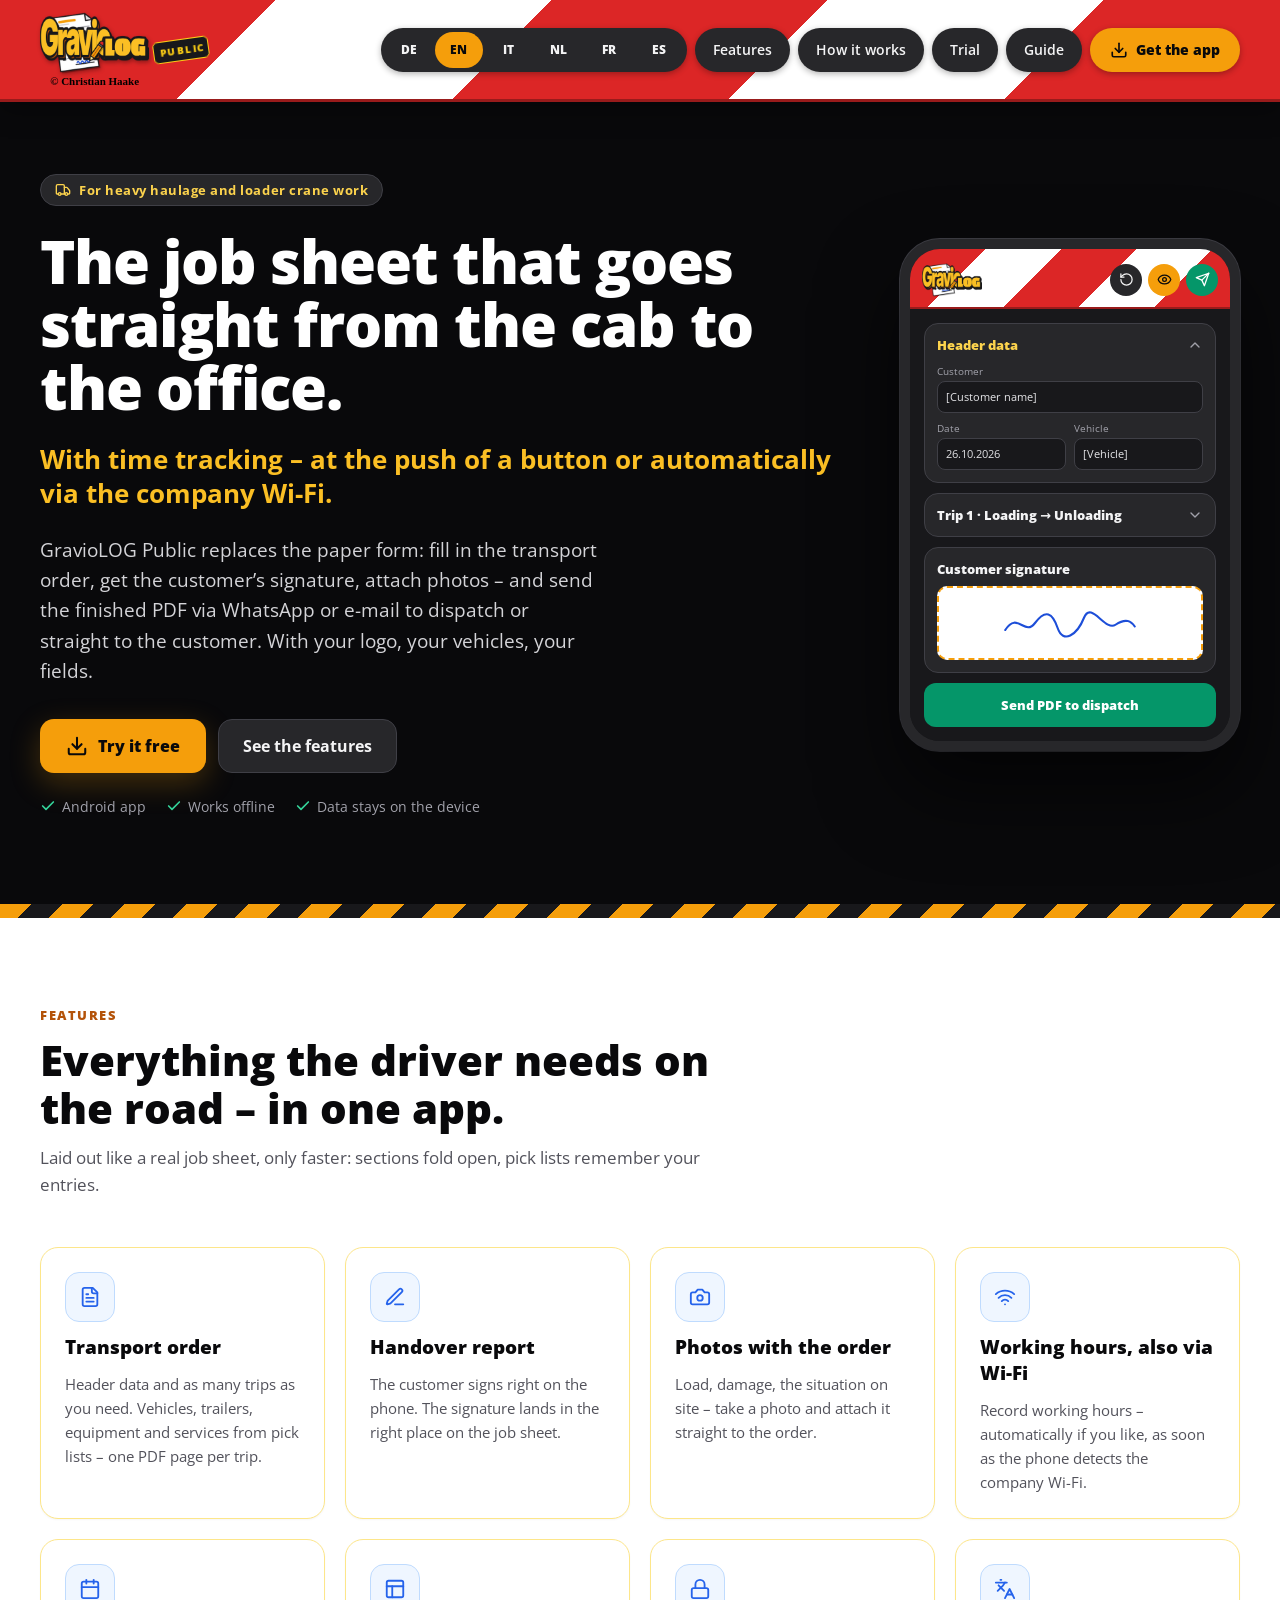
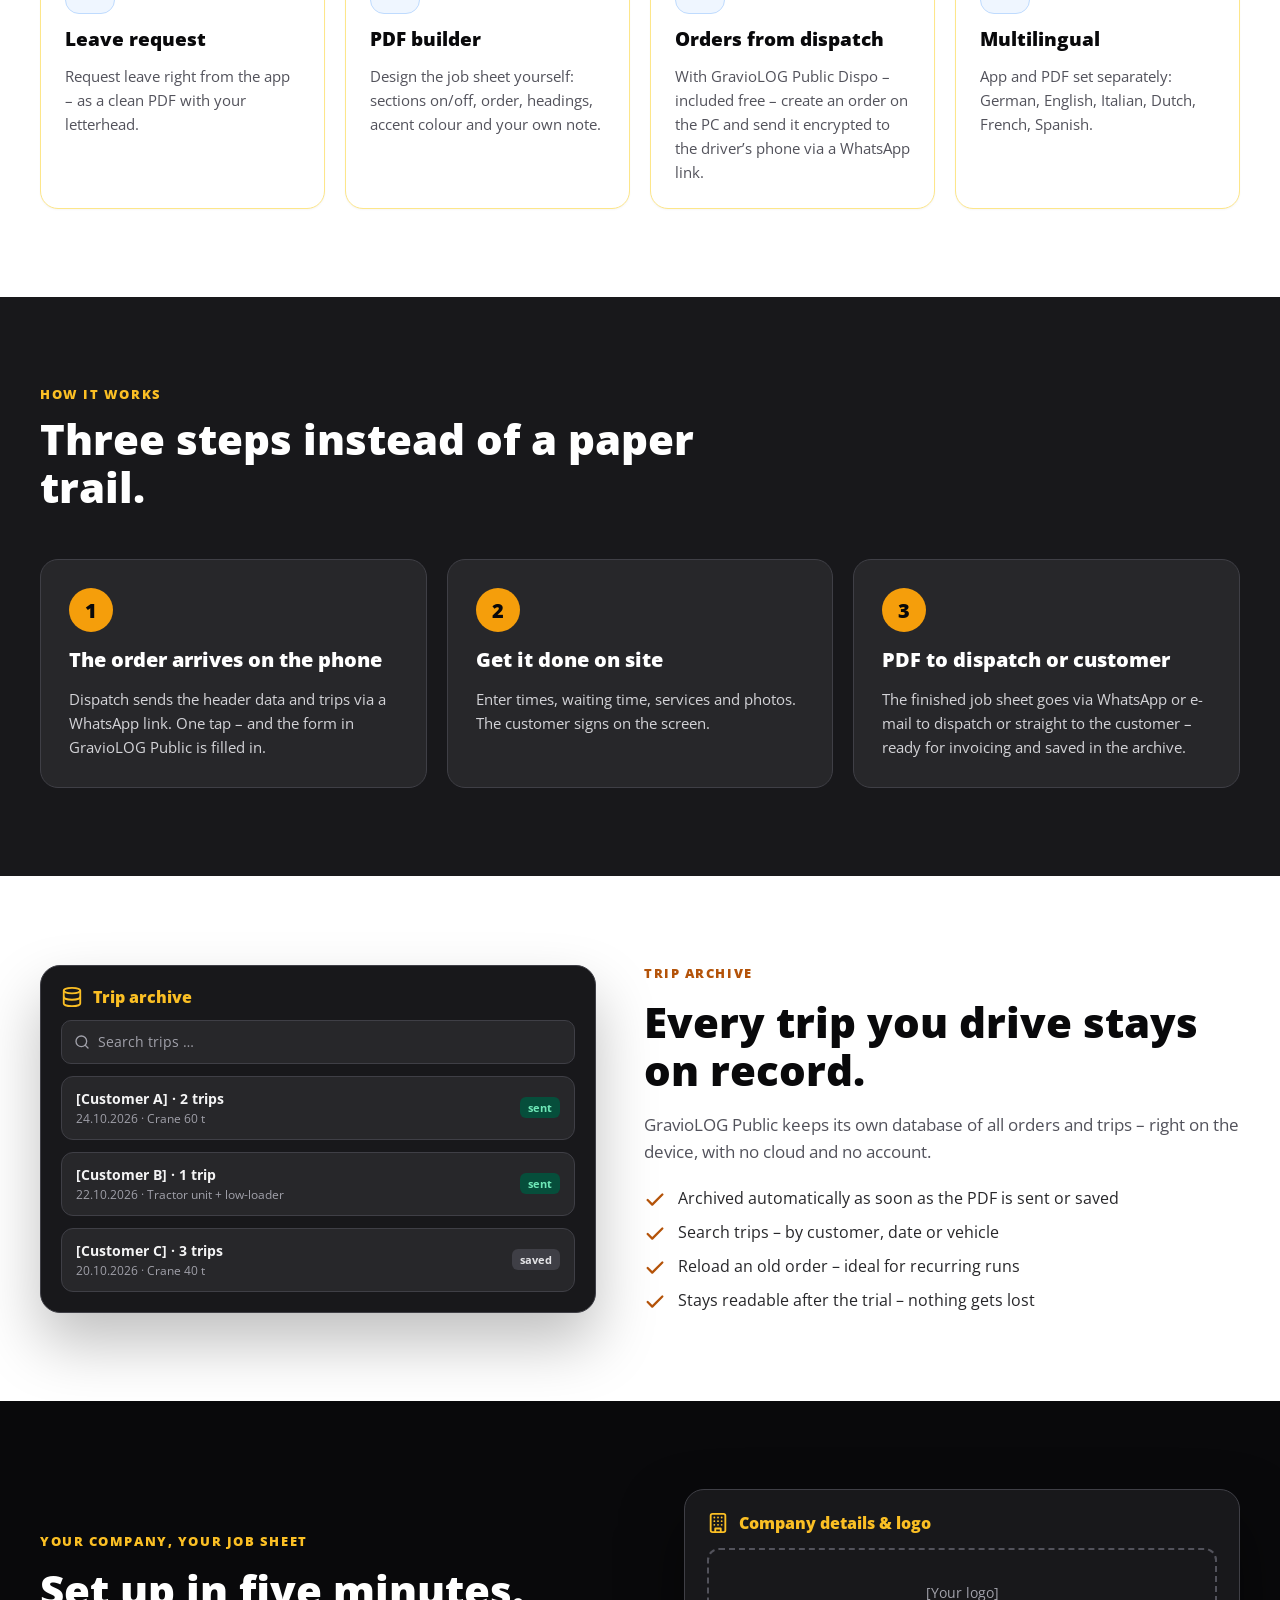
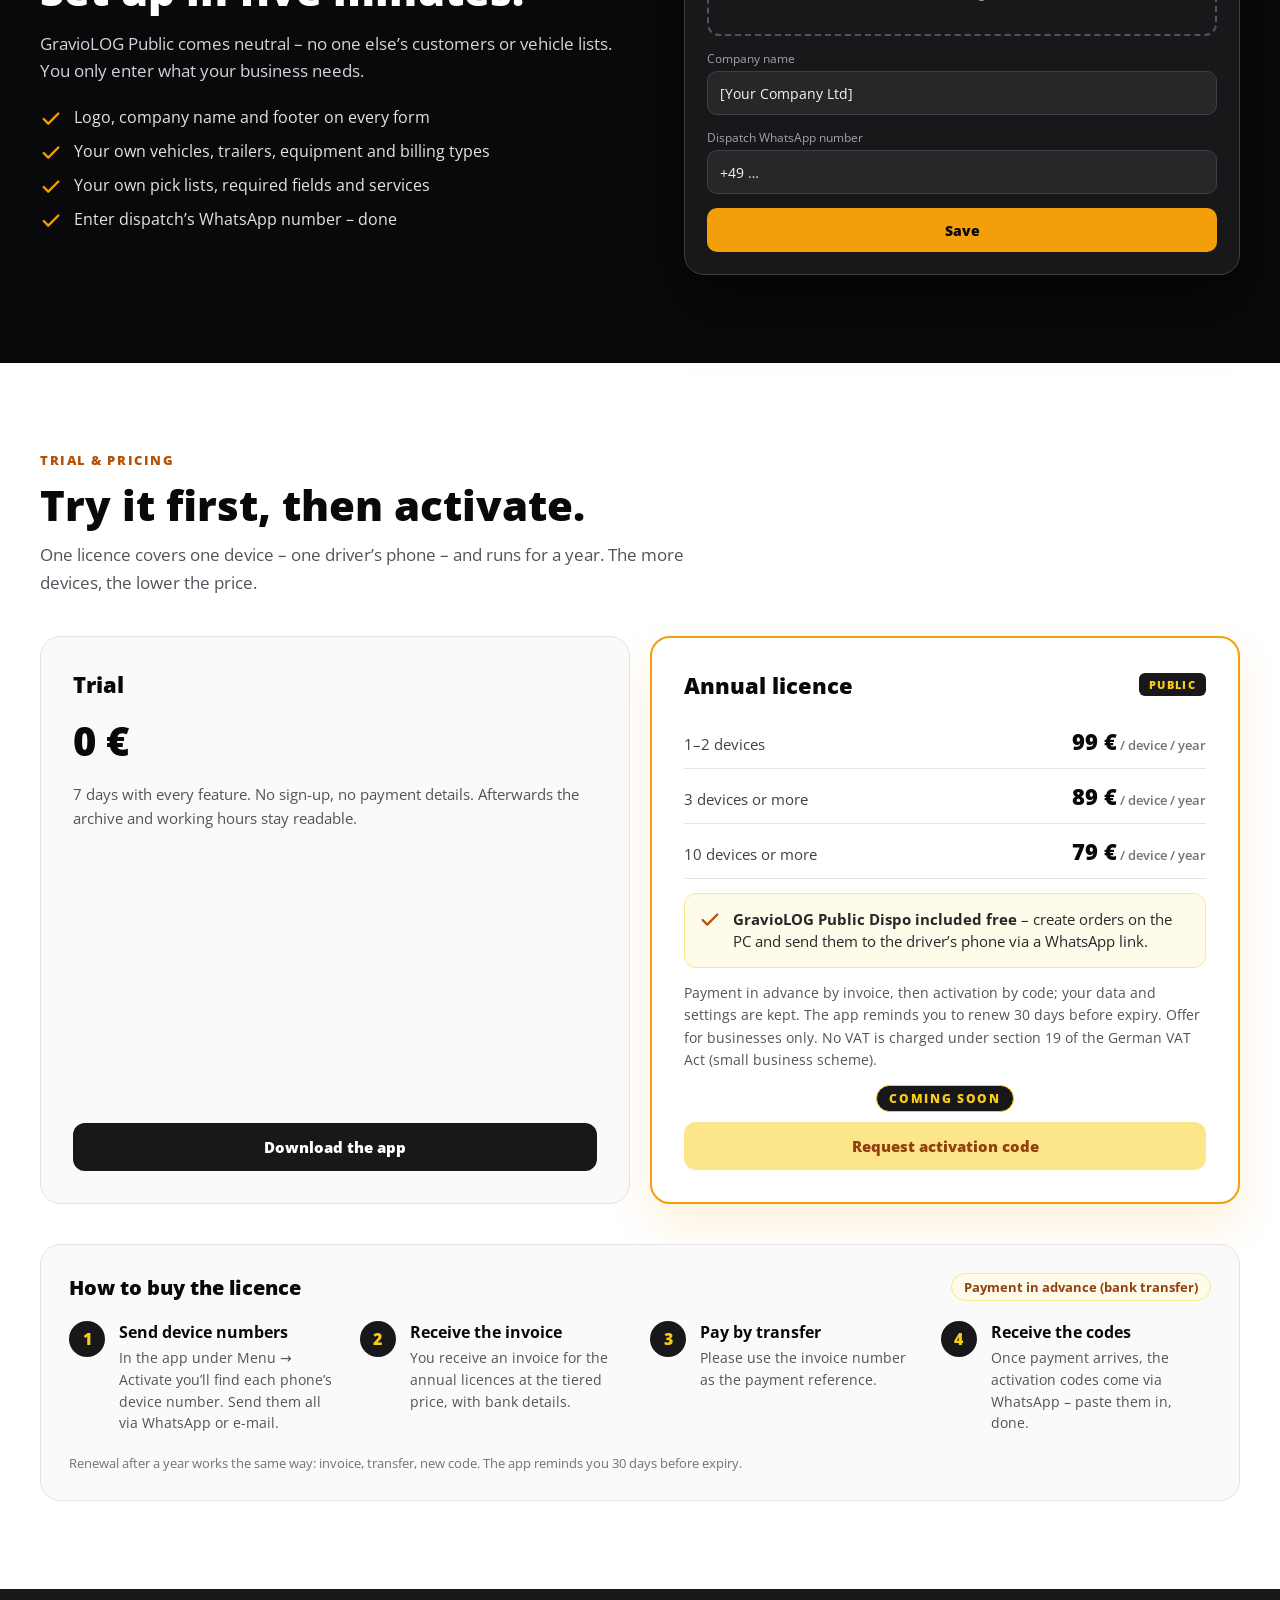
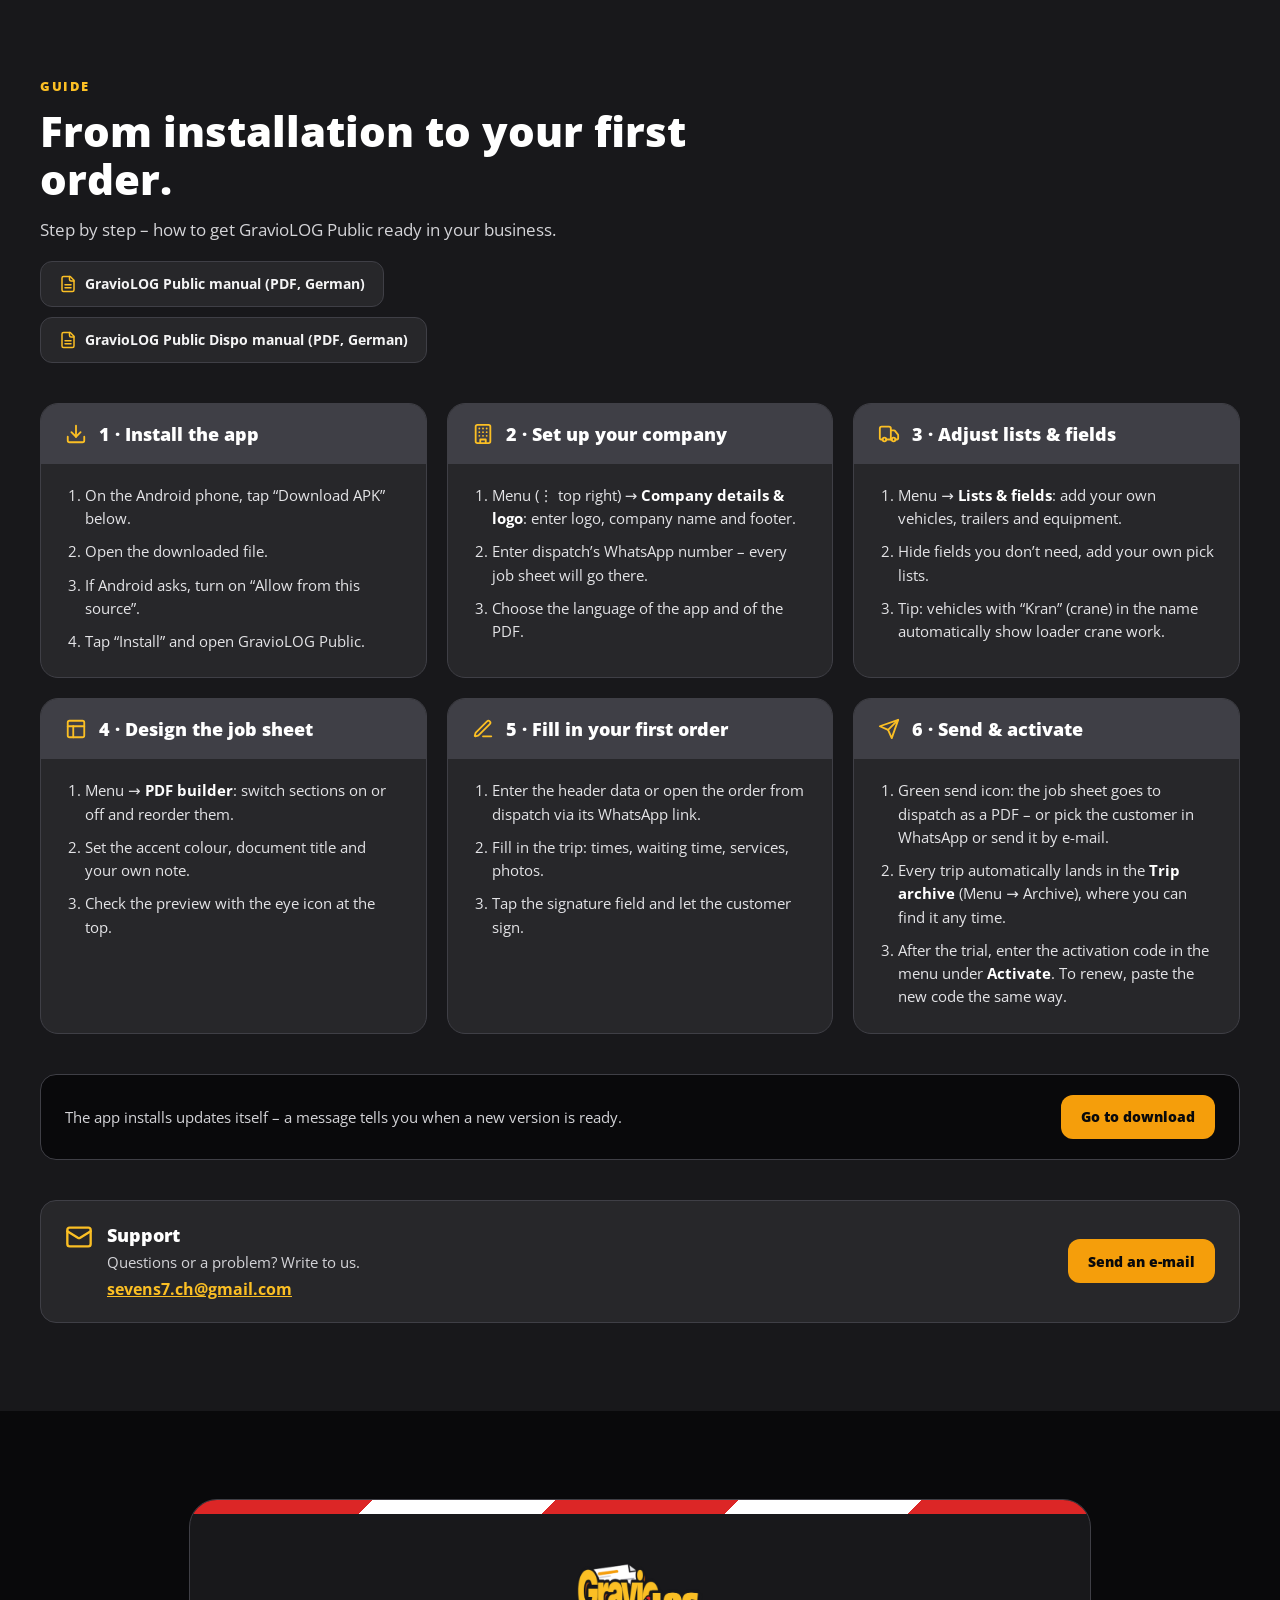
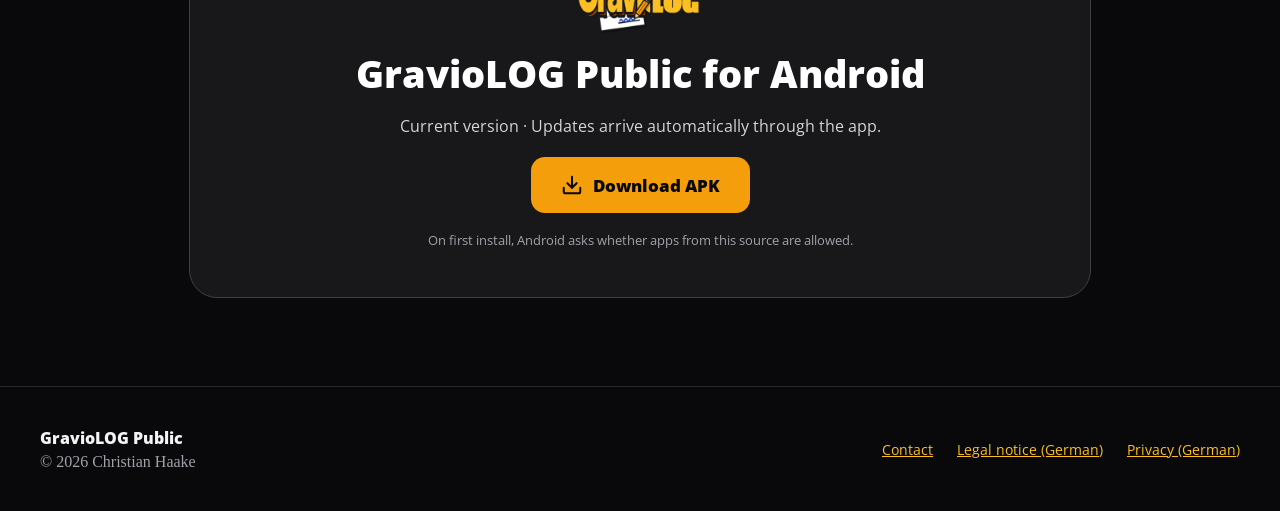
==== commit 74df599e: "Download freigeschaltet; Versand an Dispo oder direkt an den Kunden (alle Sprachen) Co-Authored-By: " ====
--- a/en/index.html
+++ b/en/index.html
@@ -51,7 +51,7 @@
         </span>
         <h1 style="margin: 0; font-size: clamp(36px, 5vw, 60px); line-height: 1.05; font-weight: 800; letter-spacing: -.02em; color: #ffffff">The job sheet that goes straight from the cab to the office.</h1>
         <p style="margin: 0; font-size: clamp(20px, 2.4vw, 26px); line-height: 1.3; font-weight: 700; color: #fbbf24">With time tracking – at the push of a button or automatically via the company Wi-Fi.</p>
-        <p style="margin: 0; font-size: 19px; line-height: 1.6; color: #d4d4d8; max-width: 560px">GravioLOG Public replaces the paper form: fill in the transport order, get the customer’s signature, attach photos – and send the finished PDF to dispatch via WhatsApp. With your logo, your vehicles, your fields.</p>
+        <p style="margin: 0; font-size: 19px; line-height: 1.6; color: #d4d4d8; max-width: 560px">GravioLOG Public replaces the paper form: fill in the transport order, get the customer’s signature, attach photos – and send the finished PDF via WhatsApp or e-mail to dispatch or straight to the customer. With your logo, your vehicles, your fields.</p>
         <div style="display: flex; flex-wrap: wrap; gap: 12px; padding-top: 8px">
           <a href="#download" style="display: inline-flex; align-items: center; gap: 10px; min-height: 52px; padding: 0 26px; border-radius: 14px; background: #f59e0b; color: #09090b; font-size: 16px; font-weight: 800; text-decoration: none; box-shadow: 0 10px 30px rgba(245,158,11,.25)">
             <svg class="ic" viewBox="0 0 24 24" fill="none" stroke="currentColor" stroke-width="2.2" stroke-linecap="round" stroke-linejoin="round" aria-hidden="true"><path d="M21 15v4a2 2 0 0 1-2 2H5a2 2 0 0 1-2-2v-4"></path><polyline points="7 10 12 15 17 10"></polyline><line x1="12" x2="12" y1="15" y2="3"></line></svg>
@@ -198,8 +198,8 @@
         </div>
         <div style="border-radius: 18px; background: #27272a; border: 1px solid #3f3f46; padding: 28px; display: flex; flex-direction: column; gap: 14px">
           <span style="width: 44px; height: 44px; border-radius: 999px; background: #f59e0b; color: #09090b; font-size: 20px; font-weight: 800; display: flex; align-items: center; justify-content: center">3</span>
-          <h3 style="margin: 0; font-size: 20px; font-weight: 800; color: #ffffff">PDF to the office</h3>
-          <p style="margin: 0; font-size: 15px; line-height: 1.6; color: #d4d4d8">The finished job sheet goes straight into dispatch’s WhatsApp chat – ready for invoicing and saved in the archive.</p>
+          <h3 style="margin: 0; font-size: 20px; font-weight: 800; color: #ffffff">PDF to dispatch or customer</h3>
+          <p style="margin: 0; font-size: 15px; line-height: 1.6; color: #d4d4d8">The finished job sheet goes via WhatsApp or e-mail to dispatch or straight to the customer – ready for invoicing and saved in the archive.</p>
         </div>
       </div>
     </div>
@@ -306,8 +306,7 @@
           <div style="font-size: 40px; font-weight: 800; color: #09090b">0 €</div>
           <p style="margin: 0; font-size: 15px; line-height: 1.6; color: #52525b">7 days with every feature. No sign-up, no payment details. Afterwards the archive and working hours stay readable.</p>
           <div style="margin-top: auto; display: flex; flex-direction: column; gap: 10px">
-            <span style="display: inline-flex; align-self: center; padding: 4px 12px; border-radius: 999px; background: #18181b; color: #facc15; border: 1px solid #facc15; font-size: 12px; font-weight: 800; letter-spacing: .14em">COMING SOON</span>
-            <a aria-disabled="true" title="Available soon" style="display: inline-flex; align-items: center; justify-content: center; min-height: 48px; border-radius: 12px; background: #d4d4d8; color: #52525b; font-size: 15px; font-weight: 800; text-decoration: none; cursor: not-allowed">Download the app</a>
+            <a href="#download" style="display: inline-flex; align-items: center; justify-content: center; min-height: 48px; border-radius: 12px; background: #18181b; color: #ffffff; font-size: 15px; font-weight: 800; text-decoration: none">Download the app</a>
           </div>
         </div>
         <div style="border-radius: 20px; background: #ffffff; border: 2px solid #f59e0b; padding: 32px; display: flex; flex-direction: column; gap: 14px; box-shadow: 0 20px 40px rgba(245,158,11,.15)">
@@ -453,7 +452,7 @@
             <h3 style="margin: 0; font-size: 18px; font-weight: 800; color: #ffffff">6 · Send &amp; activate</h3>
           </div>
           <ol style="margin: 0; padding: 20px 24px 24px 44px; display: flex; flex-direction: column; gap: 10px; font-size: 15px; line-height: 1.55; color: #e4e4e7">
-            <li>Green send icon: the job sheet goes to dispatch as a PDF.</li>
+            <li>Green send icon: the job sheet goes to dispatch as a PDF – or pick the customer in WhatsApp or send it by e-mail.</li>
             <li>Every trip automatically lands in the <strong style="color: #ffffff">Trip archive</strong> (Menu → Archive), where you can find it any time.</li>
             <li>After the trial, enter the activation code in the menu under <strong style="color: #ffffff">Activate</strong>. To renew, paste the new code the same way.</li>
           </ol>
@@ -486,8 +485,7 @@
         <img src="../logo.png" alt="GravioLOG" style="height: 72px; width: auto">
         <h2 style="margin: 0; font-size: clamp(26px, 3.2vw, 38px); line-height: 1.15; font-weight: 800; color: #ffffff">GravioLOG Public for Android</h2>
         <p style="margin: 0; font-size: 16px; line-height: 1.6; color: #d4d4d8; max-width: 520px"><span id="apk-version">Current version</span> · Updates arrive automatically through the app.</p>
-        <span style="display: inline-flex; align-self: center; padding: 4px 12px; border-radius: 999px; background: #18181b; color: #facc15; border: 1px solid #facc15; font-size: 12px; font-weight: 800; letter-spacing: .14em">COMING SOON</span>
-        <a id="apk-link" aria-disabled="true" title="Available soon" style="display: inline-flex; align-items: center; gap: 10px; min-height: 56px; padding: 0 30px; border-radius: 14px; background: #3f3f46; color: #a1a1aa; cursor: not-allowed; font-size: 17px; font-weight: 800; text-decoration: none">
+        <a id="apk-link" href="https://github.com/sevens7ch-tech/Gravio-Updates/releases?q=gravio-public&amp;expanded=true" rel="noopener" style="display: inline-flex; align-items: center; gap: 10px; min-height: 56px; padding: 0 30px; border-radius: 14px; background: #f59e0b; color: #09090b; font-size: 17px; font-weight: 800; text-decoration: none">
           <svg class="ic" viewBox="0 0 24 24" fill="none" stroke="currentColor" stroke-width="2.2" stroke-linecap="round" stroke-linejoin="round" aria-hidden="true"><path d="M21 15v4a2 2 0 0 1-2 2H5a2 2 0 0 1-2-2v-4"></path><polyline points="7 10 12 15 17 10"></polyline><line x1="12" x2="12" y1="15" y2="3"></line></svg>
           Download APK
         </a>
@@ -518,10 +516,10 @@
   .then(function (r) { return r.ok ? r.json() : Promise.reject(); })
   .then(function (u) {
     var l = document.getElementById('apk-link');
-    if (u.apk && l && l.getAttribute('aria-disabled') !== 'true') l.href = u.apk; // Download erst freigeben: aria-disabled entfernen
+    if (u.apk && l) l.href = u.apk;
     if (u.version) document.getElementById('apk-version').textContent = 'Current version ' + u.version + (u.build ? ' (Build ' + u.build + ')' : '');
   })
-  .catch(function () { /* Link bleibt auf der Release-Übersicht */ });
+  .catch(function () { /* Link bleibt auf der Release-Übersicht von GravioLOG Public */ });
 </script>
 </body>
 </html>
